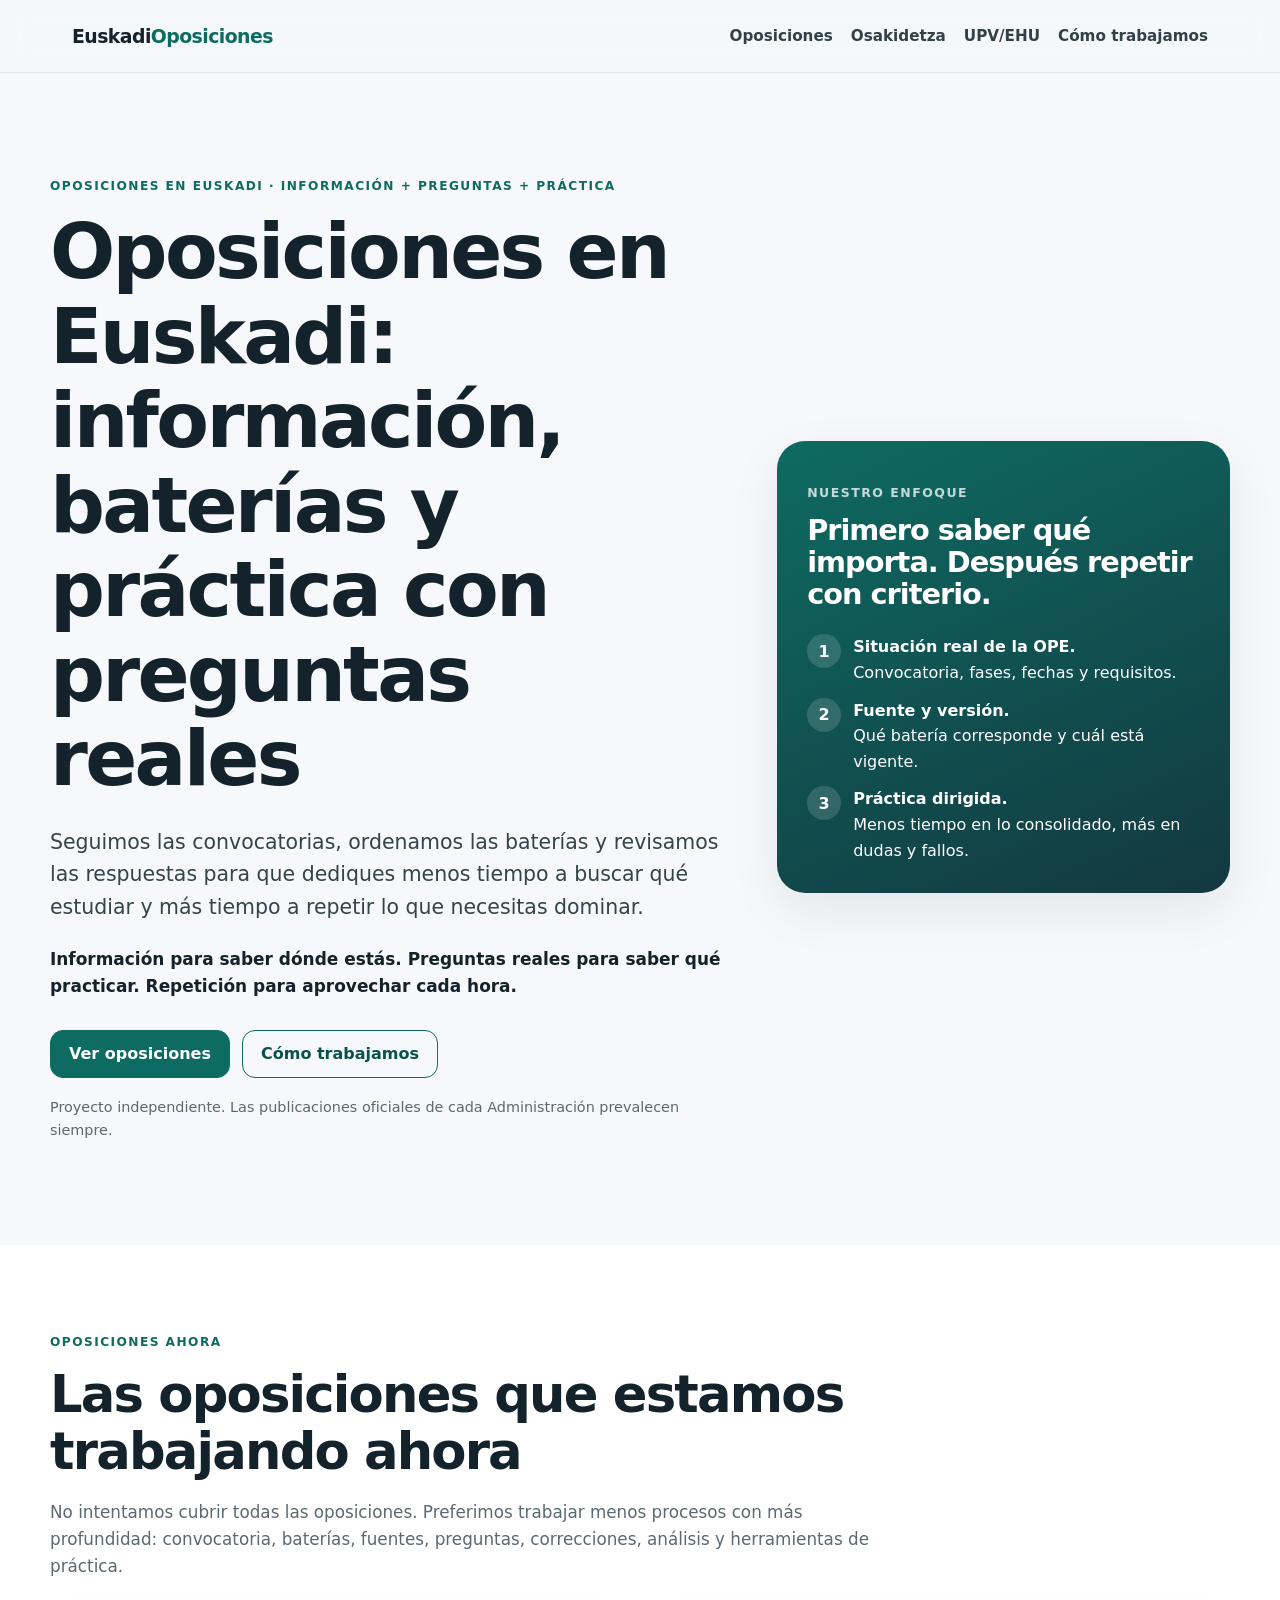
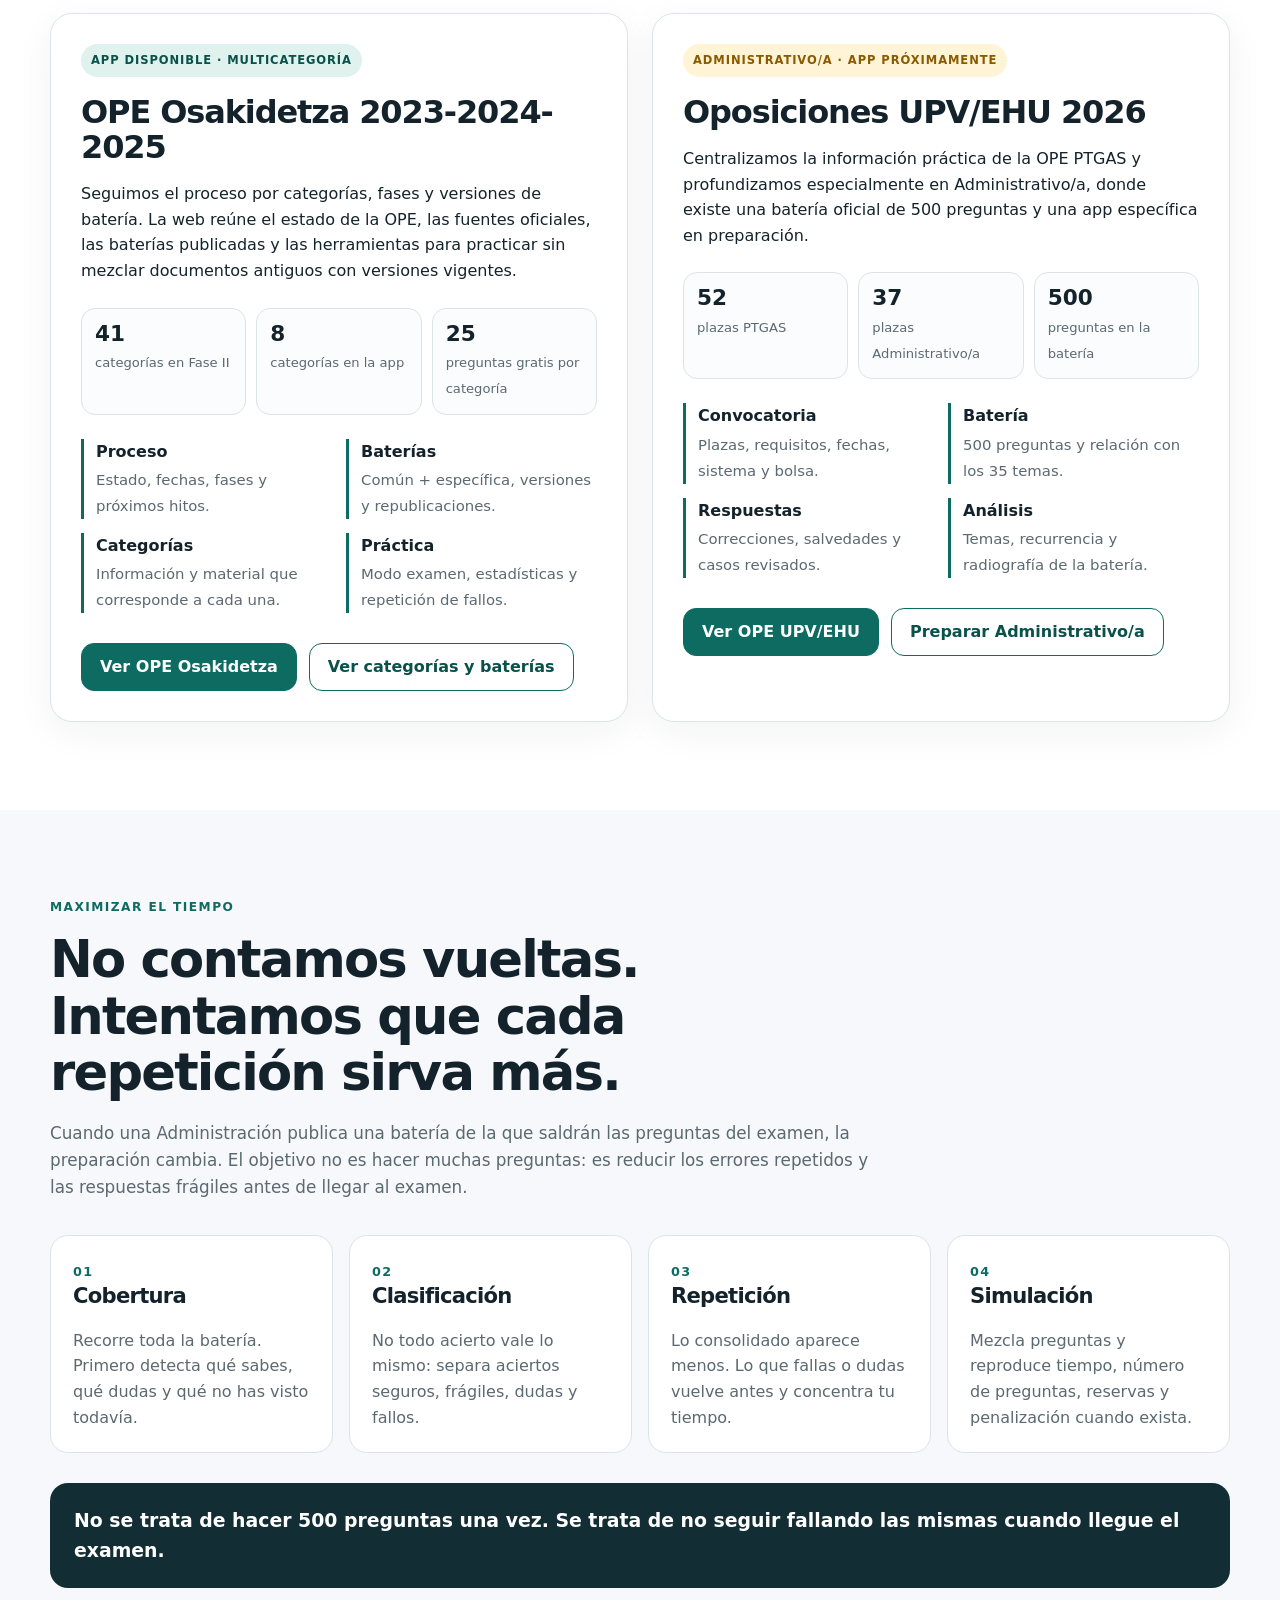
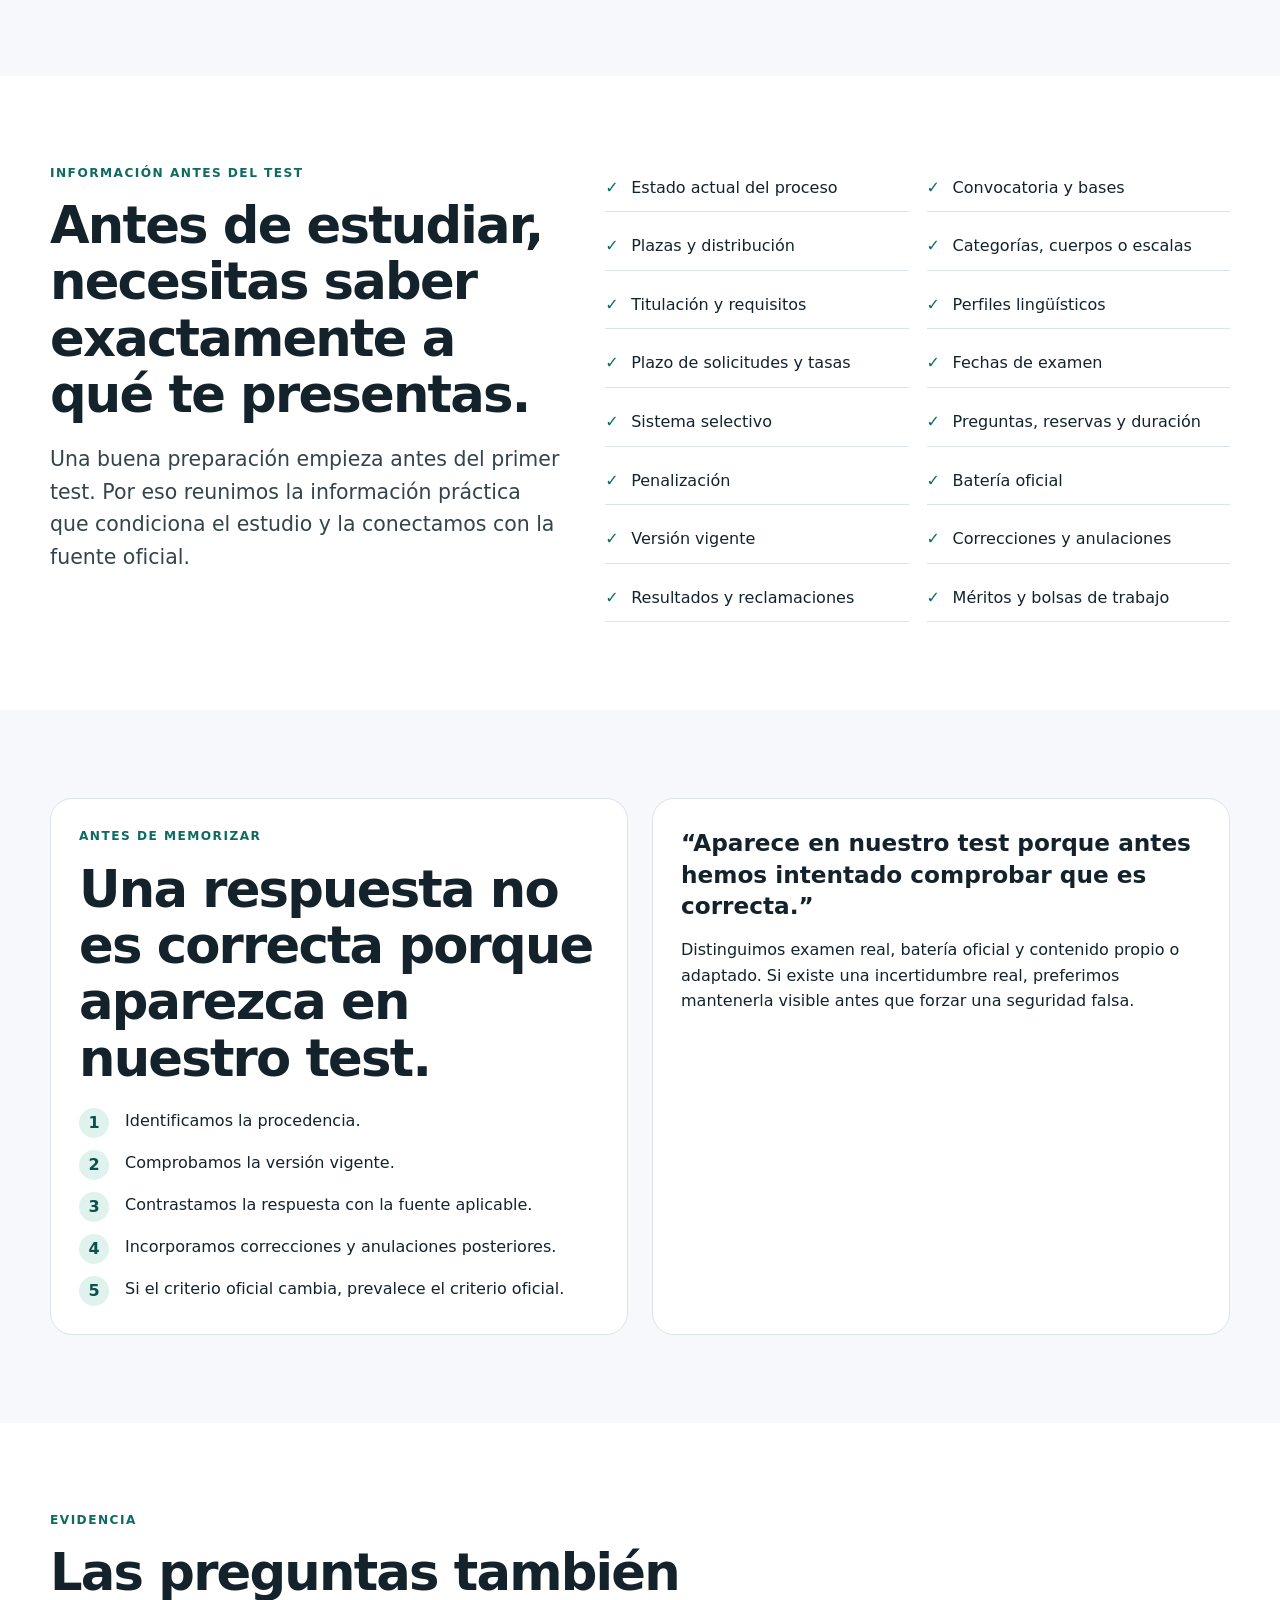
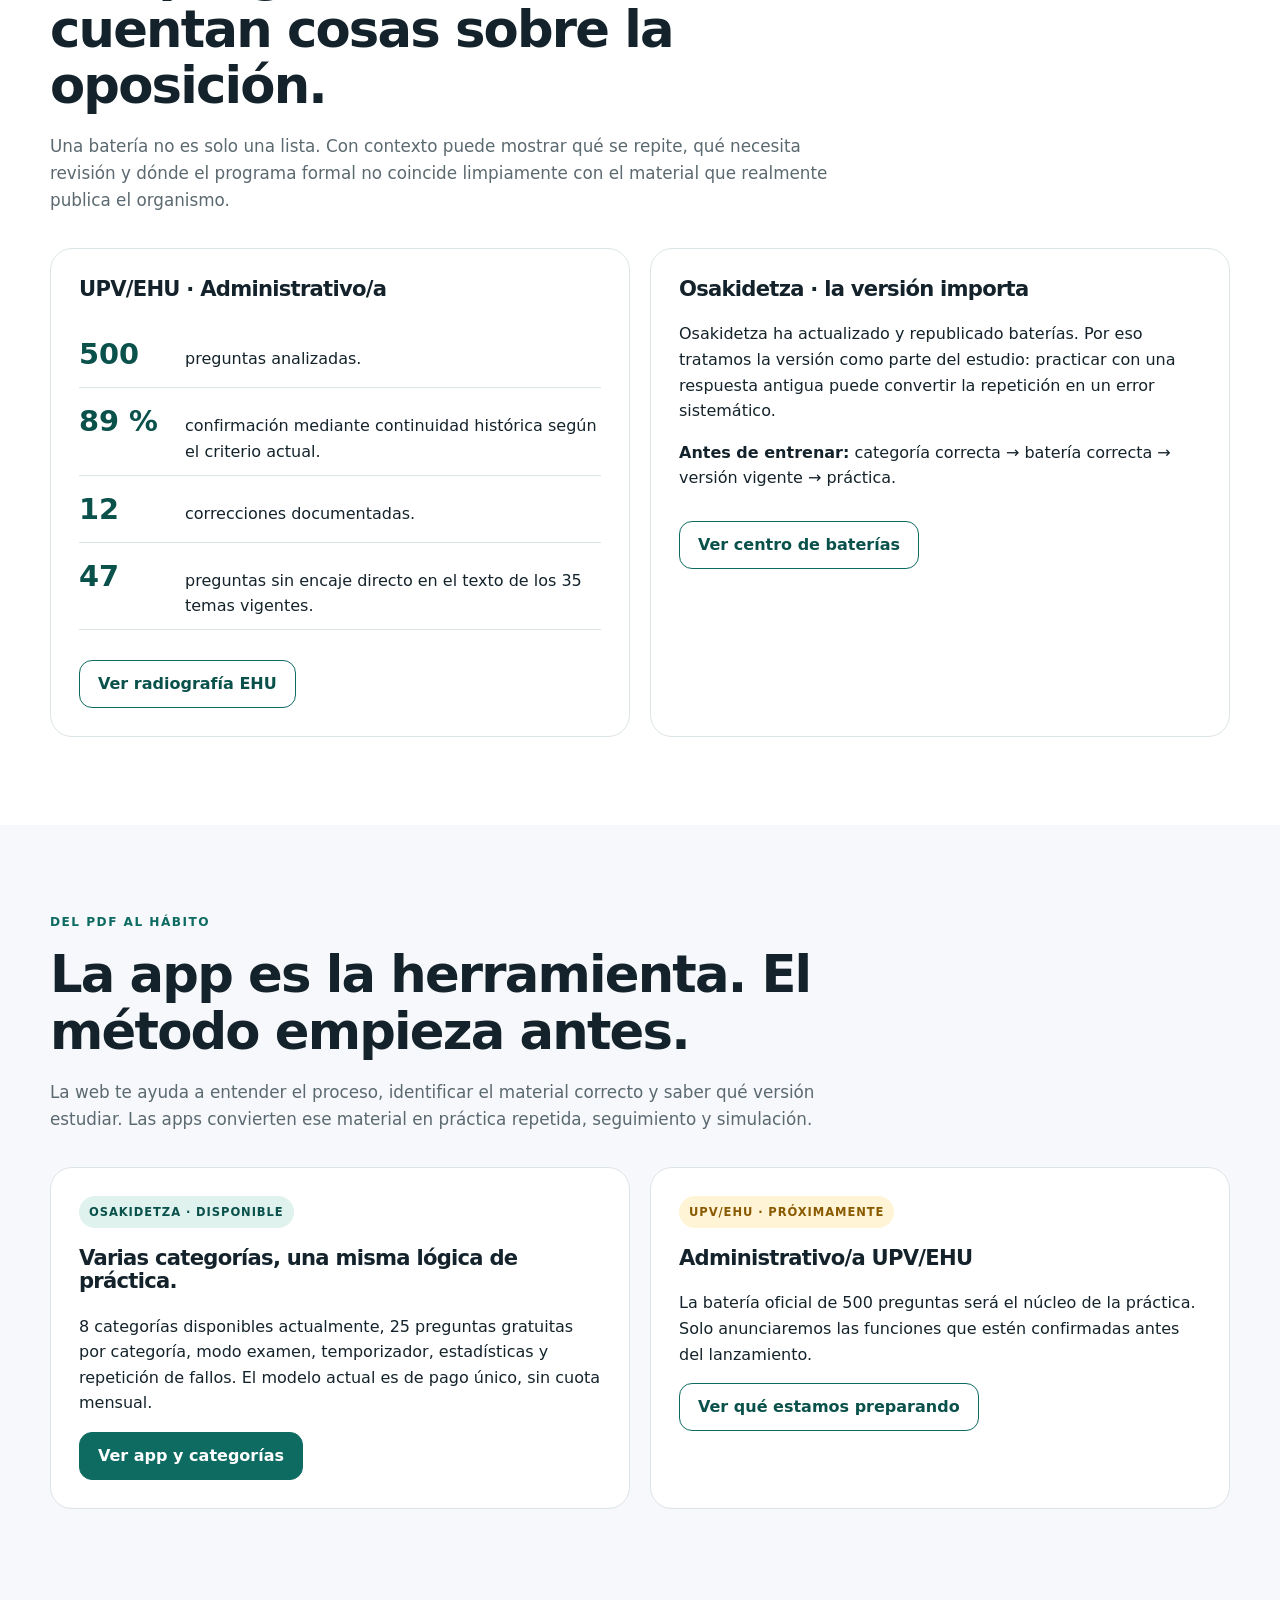
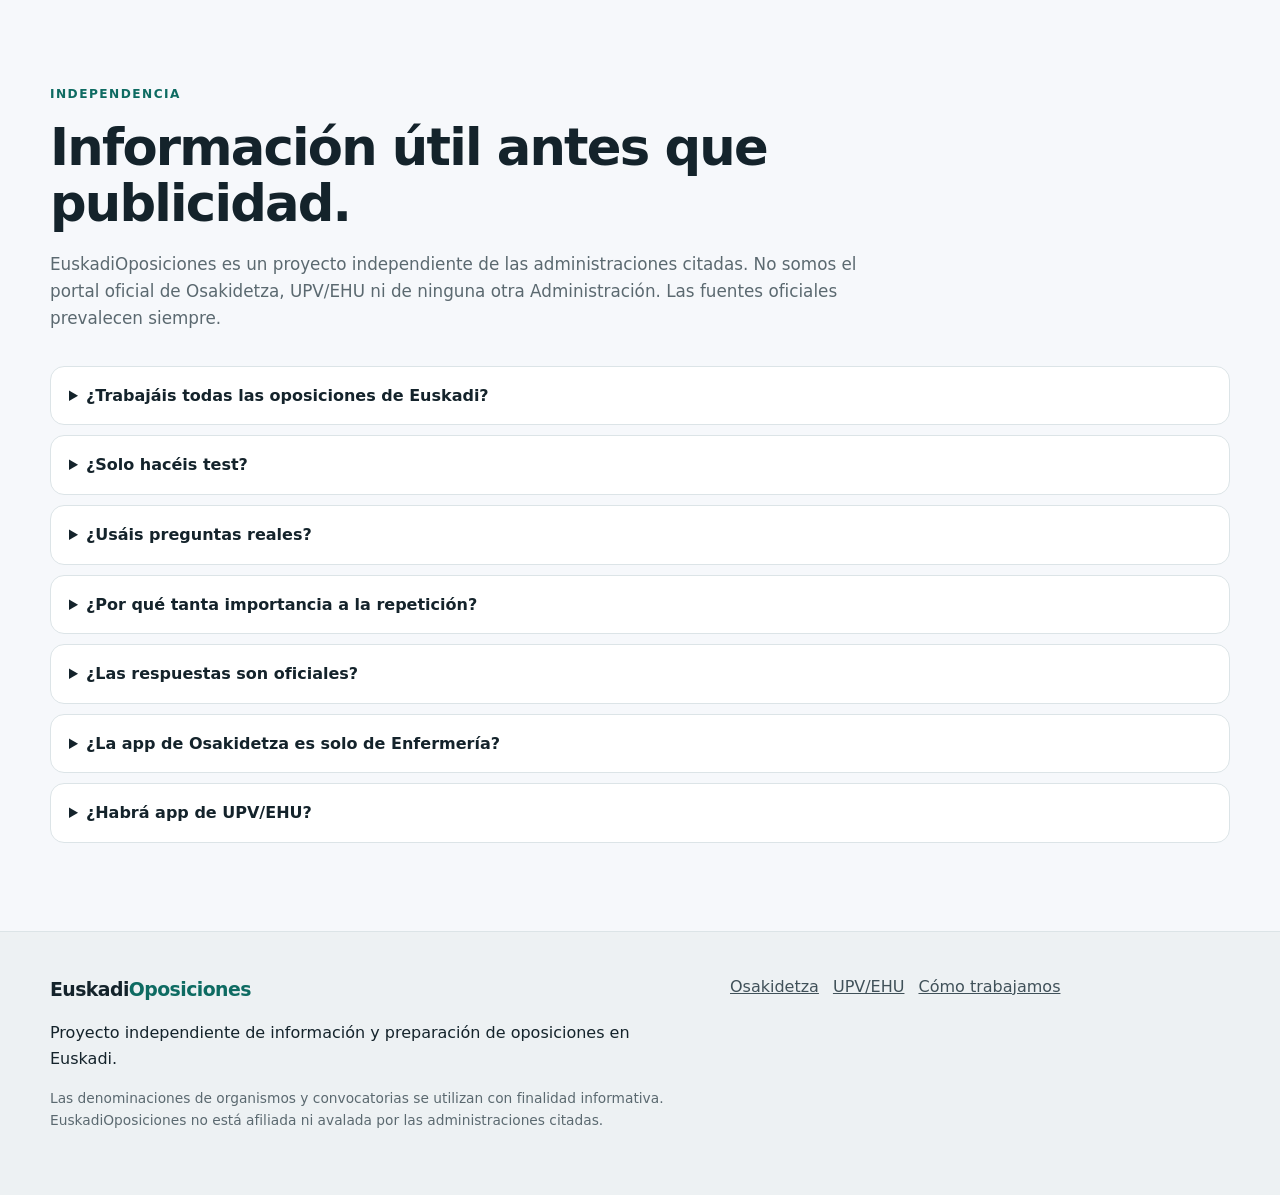
==== index.html @ 5f7db544 "Add files via upload" ====
<!doctype html>
<html lang="es">
<head>
  <meta charset="utf-8">
  <meta name="viewport" content="width=device-width, initial-scale=1">
  <title>EuskadiOposiciones | Oposiciones en Euskadi, baterías y preguntas reales</title>
  <meta name="description" content="Información actualizada de oposiciones en Euskadi, baterías oficiales, preguntas reales, respuestas revisadas y herramientas de práctica. Osakidetza y UPV/EHU.">
  <link rel="canonical" href="https://euskadioposiciones.com/">
  <meta property="og:type" content="website">
  <meta property="og:site_name" content="EuskadiOposiciones">
  <meta property="og:title" content="EuskadiOposiciones | Oposiciones en Euskadi, baterías y preguntas reales">
  <meta property="og:description" content="Información actualizada de oposiciones en Euskadi, baterías oficiales, preguntas reales, respuestas revisadas y herramientas de práctica.">
  <meta property="og:url" content="https://euskadioposiciones.com/">
  <meta name="twitter:card" content="summary">
  <meta name="theme-color" content="#0e6b62">
  <link rel="icon" href="/favicon.svg" type="image/svg+xml">
  <link rel="manifest" href="/manifest.webmanifest">
  <link rel="stylesheet" href="/assets/styles.css">
  <script type="application/ld+json">
  {
    "@context": "https://schema.org",
    "@type": "WebSite",
    "name": "EuskadiOposiciones",
    "url": "https://euskadioposiciones.com/",
    "description": "Información, baterías, preguntas reales y práctica para oposiciones en Euskadi.",
    "inLanguage": "es",
    "about": [
      {"@type": "Thing", "name": "Osakidetza"},
      {"@type": "Thing", "name": "UPV/EHU"}
    ]
  }
  </script>
</head>
<body>
  <a class="skip-link" href="#contenido">Saltar al contenido</a>
  <header class="site-header">
    <div class="header-inner">
      <a class="brand" href="/" aria-label="EuskadiOposiciones, inicio">Euskadi<span class="brand-dot">Oposiciones</span></a>
      <button class="nav-toggle" type="button" aria-controls="nav-main" aria-expanded="false">Menú</button>
      <nav class="nav-main" id="nav-main" aria-label="Navegación principal">
        <a href="#oposiciones">Oposiciones</a>
        <a href="/opeosakidetza/">Osakidetza</a>
        <a href="/upvehuoposicionesbateria/">UPV/EHU</a>
        <a href="#metodo">Cómo trabajamos</a>
      </nav>
    </div>
  </header>

  <main id="contenido">
    <section class="hero" id="inicio">
      <div class="hero-grid">
        <div>
          <p class="eyebrow">Oposiciones en Euskadi · información + preguntas + práctica</p>
          <h1>Oposiciones en Euskadi: información, baterías y práctica con preguntas reales</h1>
          <p class="lead">Seguimos las convocatorias, ordenamos las baterías y revisamos las respuestas para que dediques menos tiempo a buscar qué estudiar y más tiempo a repetir lo que necesitas dominar.</p>
          <p class="hero-line">Información para saber dónde estás. Preguntas reales para saber qué practicar. Repetición para aprovechar cada hora.</p>
          <div class="actions">
            <a class="btn btn--primary" href="#oposiciones">Ver oposiciones</a>
            <a class="btn btn--ghost" href="#metodo">Cómo trabajamos</a>
          </div>
          <p class="microcopy">Proyecto independiente. Las publicaciones oficiales de cada Administración prevalecen siempre.</p>
        </div>
        <aside class="hero-panel" aria-label="Así enfocamos una oposición">
          <p class="mini-label">Nuestro enfoque</p>
          <h2>Primero saber qué importa. Después repetir con criterio.</h2>
          <ul class="signal-list">
            <li><span class="signal-num">1</span><span><strong>Situación real de la OPE.</strong><br>Convocatoria, fases, fechas y requisitos.</span></li>
            <li><span class="signal-num">2</span><span><strong>Fuente y versión.</strong><br>Qué batería corresponde y cuál está vigente.</span></li>
            <li><span class="signal-num">3</span><span><strong>Práctica dirigida.</strong><br>Menos tiempo en lo consolidado, más en dudas y fallos.</span></li>
          </ul>
        </aside>
      </div>
    </section>

    <section class="section section--surface" id="oposiciones">
      <div class="container">
        <div class="section-intro">
          <p class="eyebrow">Oposiciones ahora</p>
          <h2>Las oposiciones que estamos trabajando ahora</h2>
          <p>No intentamos cubrir todas las oposiciones. Preferimos trabajar menos procesos con más profundidad: convocatoria, baterías, fuentes, preguntas, correcciones, análisis y herramientas de práctica.</p>
        </div>
        <div class="ope-grid">
          <article class="ope-card" data-ope-card data-ope="osakidetza">
            <span class="status-badge">App disponible · multicategoría</span>
            <h3>OPE Osakidetza 2023-2024-2025</h3>
            <p>Seguimos el proceso por categorías, fases y versiones de batería. La web reúne el estado de la OPE, las fuentes oficiales, las baterías publicadas y las herramientas para practicar sin mezclar documentos antiguos con versiones vigentes.</p>
            <div class="stat-row" aria-label="Datos destacados Osakidetza">
              <div class="stat"><strong>41</strong><span>categorías en Fase II</span></div>
              <div class="stat"><strong>8</strong><span>categorías en la app</span></div>
              <div class="stat"><strong>25</strong><span>preguntas gratis por categoría</span></div>
            </div>
            <div class="feature-grid">
              <div class="feature"><strong>Proceso</strong><span>Estado, fechas, fases y próximos hitos.</span></div>
              <div class="feature"><strong>Baterías</strong><span>Común + específica, versiones y republicaciones.</span></div>
              <div class="feature"><strong>Categorías</strong><span>Información y material que corresponde a cada una.</span></div>
              <div class="feature"><strong>Práctica</strong><span>Modo examen, estadísticas y repetición de fallos.</span></div>
            </div>
            <div class="actions">
              <a class="btn btn--primary" href="/opeosakidetza/">Ver OPE Osakidetza</a>
              <a class="btn btn--ghost" href="/opeosakidetza/baterias-oficiales/">Ver categorías y baterías</a>
            </div>
          </article>

          <article class="ope-card" data-ope-card data-ope="ehu">
            <span class="status-badge status-badge--soon">Administrativo/a · app próximamente</span>
            <h3>Oposiciones UPV/EHU 2026</h3>
            <p>Centralizamos la información práctica de la OPE PTGAS y profundizamos especialmente en Administrativo/a, donde existe una batería oficial de 500 preguntas y una app específica en preparación.</p>
            <div class="stat-row" aria-label="Datos destacados UPV/EHU">
              <div class="stat"><strong>52</strong><span>plazas PTGAS</span></div>
              <div class="stat"><strong>37</strong><span>plazas Administrativo/a</span></div>
              <div class="stat"><strong>500</strong><span>preguntas en la batería</span></div>
            </div>
            <div class="feature-grid">
              <div class="feature"><strong>Convocatoria</strong><span>Plazas, requisitos, fechas, sistema y bolsa.</span></div>
              <div class="feature"><strong>Batería</strong><span>500 preguntas y relación con los 35 temas.</span></div>
              <div class="feature"><strong>Respuestas</strong><span>Correcciones, salvedades y casos revisados.</span></div>
              <div class="feature"><strong>Análisis</strong><span>Temas, recurrencia y radiografía de la batería.</span></div>
            </div>
            <div class="actions">
              <a class="btn btn--primary" href="/upvehuoposicionesbateria/">Ver OPE UPV/EHU</a>
              <a class="btn btn--ghost" href="/upvehuoposicionesbateria/administrativo/">Preparar Administrativo/a</a>
            </div>
          </article>
        </div>
      </div>
    </section>

    <section class="section" id="metodo">
      <div class="container">
        <div class="section-intro">
          <p class="eyebrow">Maximizar el tiempo</p>
          <h2>No contamos vueltas. Intentamos que cada repetición sirva más.</h2>
          <p>Cuando una Administración publica una batería de la que saldrán las preguntas del examen, la preparación cambia. El objetivo no es hacer muchas preguntas: es reducir los errores repetidos y las respuestas frágiles antes de llegar al examen.</p>
        </div>
        <div class="method-grid">
          <article class="method-step" data-method-step><span class="step-num">01</span><h3>Cobertura</h3><p>Recorre toda la batería. Primero detecta qué sabes, qué dudas y qué no has visto todavía.</p></article>
          <article class="method-step" data-method-step><span class="step-num">02</span><h3>Clasificación</h3><p>No todo acierto vale lo mismo: separa aciertos seguros, frágiles, dudas y fallos.</p></article>
          <article class="method-step" data-method-step><span class="step-num">03</span><h3>Repetición</h3><p>Lo consolidado aparece menos. Lo que fallas o dudas vuelve antes y concentra tu tiempo.</p></article>
          <article class="method-step" data-method-step><span class="step-num">04</span><h3>Simulación</h3><p>Mezcla preguntas y reproduce tiempo, número de preguntas, reservas y penalización cuando exista.</p></article>
        </div>
        <div class="callout">No se trata de hacer 500 preguntas una vez. Se trata de no seguir fallando las mismas cuando llegue el examen.</div>
      </div>
    </section>

    <section class="section section--surface" id="informacion">
      <div class="container info-layout">
        <div>
          <p class="eyebrow">Información antes del test</p>
          <h2>Antes de estudiar, necesitas saber exactamente a qué te presentas.</h2>
          <p class="lead">Una buena preparación empieza antes del primer test. Por eso reunimos la información práctica que condiciona el estudio y la conectamos con la fuente oficial.</p>
        </div>
        <ul class="info-list" aria-label="Información que cubrimos en cada oposición">
          <li>Estado actual del proceso</li><li>Convocatoria y bases</li><li>Plazas y distribución</li><li>Categorías, cuerpos o escalas</li><li>Titulación y requisitos</li><li>Perfiles lingüísticos</li><li>Plazo de solicitudes y tasas</li><li>Fechas de examen</li><li>Sistema selectivo</li><li>Preguntas, reservas y duración</li><li>Penalización</li><li>Batería oficial</li><li>Versión vigente</li><li>Correcciones y anulaciones</li><li>Resultados y reclamaciones</li><li>Méritos y bolsas de trabajo</li>
        </ul>
      </div>
    </section>

    <section class="section" id="fiabilidad">
      <div class="container trust-grid">
        <article class="trust-card">
          <p class="eyebrow">Antes de memorizar</p>
          <h2>Una respuesta no es correcta porque aparezca en nuestro test.</h2>
          <ol class="numbered">
            <li>Identificamos la procedencia.</li>
            <li>Comprobamos la versión vigente.</li>
            <li>Contrastamos la respuesta con la fuente aplicable.</li>
            <li>Incorporamos correcciones y anulaciones posteriores.</li>
            <li>Si el criterio oficial cambia, prevalece el criterio oficial.</li>
          </ol>
        </article>
        <aside class="trust-card">
          <p class="quote">“Aparece en nuestro test porque antes hemos intentado comprobar que es correcta.”</p>
          <p>Distinguimos examen real, batería oficial y contenido propio o adaptado. Si existe una incertidumbre real, preferimos mantenerla visible antes que forzar una seguridad falsa.</p>
        </aside>
      </div>
    </section>

    <section class="section section--surface" id="analisis">
      <div class="container">
        <div class="section-intro">
          <p class="eyebrow">Evidencia</p>
          <h2>Las preguntas también cuentan cosas sobre la oposición.</h2>
          <p>Una batería no es solo una lista. Con contexto puede mostrar qué se repite, qué necesita revisión y dónde el programa formal no coincide limpiamente con el material que realmente publica el organismo.</p>
        </div>
        <div class="analysis-grid">
          <article class="analysis-card">
            <h3>UPV/EHU · Administrativo/a</h3>
            <div class="metric-line"><strong>500</strong><span>preguntas analizadas.</span></div>
            <div class="metric-line"><strong>89 %</strong><span>confirmación mediante continuidad histórica según el criterio actual.</span></div>
            <div class="metric-line"><strong>12</strong><span>correcciones documentadas.</span></div>
            <div class="metric-line"><strong>47</strong><span>preguntas sin encaje directo en el texto de los 35 temas vigentes.</span></div>
            <div class="actions"><a class="btn btn--ghost" href="/upvehuoposicionesbateria/administrativo/radiografia-500-preguntas/">Ver radiografía EHU</a></div>
          </article>
          <article class="analysis-card">
            <h3>Osakidetza · la versión importa</h3>
            <p>Osakidetza ha actualizado y republicado baterías. Por eso tratamos la versión como parte del estudio: practicar con una respuesta antigua puede convertir la repetición en un error sistemático.</p>
            <p><strong>Antes de entrenar:</strong> categoría correcta → batería correcta → versión vigente → práctica.</p>
            <div class="actions"><a class="btn btn--ghost" href="/opeosakidetza/baterias-oficiales/">Ver centro de baterías</a></div>
          </article>
        </div>
      </div>
    </section>

    <section class="section" id="apps">
      <div class="container">
        <div class="section-intro">
          <p class="eyebrow">Del PDF al hábito</p>
          <h2>La app es la herramienta. El método empieza antes.</h2>
          <p>La web te ayuda a entender el proceso, identificar el material correcto y saber qué versión estudiar. Las apps convierten ese material en práctica repetida, seguimiento y simulación.</p>
        </div>
        <div class="app-grid">
          <article class="app-card">
            <span class="status-badge">Osakidetza · disponible</span>
            <h3>Varias categorías, una misma lógica de práctica.</h3>
            <p>8 categorías disponibles actualmente, 25 preguntas gratuitas por categoría, modo examen, temporizador, estadísticas y repetición de fallos. El modelo actual es de pago único, sin cuota mensual.</p>
            <a class="btn btn--primary" href="/opeosakidetza/">Ver app y categorías</a>
          </article>
          <article class="app-card">
            <span class="status-badge status-badge--soon">UPV/EHU · próximamente</span>
            <h3>Administrativo/a UPV/EHU</h3>
            <p>La batería oficial de 500 preguntas será el núcleo de la práctica. Solo anunciaremos las funciones que estén confirmadas antes del lanzamiento.</p>
            <a class="btn btn--ghost" href="/upvehuoposicionesbateria/administrativo/">Ver qué estamos preparando</a>
          </article>
        </div>
      </div>
    </section>


    <section class="section" id="independencia">
      <div class="container">
        <div class="section-intro">
          <p class="eyebrow">Independencia</p>
          <h2>Información útil antes que publicidad.</h2>
          <p>EuskadiOposiciones es un proyecto independiente de las administraciones citadas. No somos el portal oficial de Osakidetza, UPV/EHU ni de ninguna otra Administración. Las fuentes oficiales prevalecen siempre.</p>
        </div>
        <div class="faq" aria-label="Preguntas frecuentes">
          <details><summary>¿Trabajáis todas las oposiciones de Euskadi?</summary><p>No. Preferimos incorporar procesos cuando podemos aportar profundidad. Ahora mismo nos centramos en Osakidetza y UPV/EHU.</p></details>
          <details><summary>¿Solo hacéis test?</summary><p>No. La práctica es una parte del sistema. Antes reunimos información de la convocatoria, localizamos la fuente correcta, controlamos versiones y revisamos respuestas cuando es necesario.</p></details>
          <details><summary>¿Usáis preguntas reales?</summary><p>Cuando existe una fuente adecuada, trabajamos con preguntas de exámenes reales o baterías oficiales y conservamos su procedencia. Las diferenciamos del contenido propio o adaptado.</p></details>
          <details><summary>¿Por qué tanta importancia a la repetición?</summary><p>Porque en una batería cerrada el tiempo se aprovecha mejor cuando reduces la frecuencia de lo que ya dominas y repites antes lo que sigues fallando o dudando.</p></details>
          <details><summary>¿Las respuestas son oficiales?</summary><p>Solo se presentan como oficiales cuando existe una publicación oficial que lo permita. Una respuesta de estudio contrastada no debe confundirse con una plantilla oficial.</p></details>
          <details><summary>¿La app de Osakidetza es solo de Enfermería?</summary><p>No. La app es multicategoría y actualmente la web muestra 8 categorías disponibles.</p></details>
          <details><summary>¿Habrá app de UPV/EHU?</summary><p>Está prevista inicialmente para Administrativo/a. Mientras no esté publicada figura como “próximamente”.</p></details>
        </div>
      </div>
    </section>
  </main>

  <footer class="site-footer">
    <div class="footer-inner">
      <div>
        <a class="brand" href="/">Euskadi<span class="brand-dot">Oposiciones</span></a>
        <p>Proyecto independiente de información y preparación de oposiciones en Euskadi.</p>
        <p class="disclaimer">Las denominaciones de organismos y convocatorias se utilizan con finalidad informativa. EuskadiOposiciones no está afiliada ni avalada por las administraciones citadas.</p>
      </div>
      <nav class="footer-links" aria-label="Enlaces de pie de página">
        <a href="/opeosakidetza/">Osakidetza</a>
        <a href="/upvehuoposicionesbateria/">UPV/EHU</a>
        <a href="#metodo">Cómo trabajamos</a>
      </nav>
    </div>
  </footer>
  <script src="/assets/site.js"></script>
</body>
</html>
---- assets/styles.css ----
:root {
  --bg: #f6f8fb;
  --surface: #ffffff;
  --surface-2: #eef4f3;
  --ink: #14232b;
  --muted: #5b6970;
  --line: #dce4e7;
  --brand: #0e6b62;
  --brand-strong: #0a514b;
  --accent: #dff2ed;
  --warning: #8a5a00;
  --warning-bg: #fff4d6;
  --shadow: 0 18px 50px rgba(18, 39, 48, 0.08);
  --radius: 22px;
  --max: 1180px;
}

* { box-sizing: border-box; }
html { scroll-behavior: smooth; }
body {
  margin: 0;
  font-family: Inter, ui-sans-serif, system-ui, -apple-system, BlinkMacSystemFont, "Segoe UI", sans-serif;
  color: var(--ink);
  background: var(--bg);
  line-height: 1.6;
}
a { color: inherit; }
img, svg { max-width: 100%; }
.skip-link {
  position: absolute;
  left: 12px;
  top: -60px;
  z-index: 999;
  padding: 10px 14px;
  border-radius: 10px;
  background: var(--ink);
  color: #fff;
}
.skip-link:focus { top: 12px; }

.site-header {
  position: sticky;
  top: 0;
  z-index: 50;
  backdrop-filter: blur(14px);
  background: rgba(246, 248, 251, 0.9);
  border-bottom: 1px solid rgba(220, 228, 231, 0.9);
}
.header-inner {
  max-width: var(--max);
  margin: 0 auto;
  min-height: 72px;
  padding: 0 22px;
  display: flex;
  align-items: center;
  justify-content: space-between;
  gap: 24px;
}
.brand {
  text-decoration: none;
  font-weight: 800;
  letter-spacing: -0.03em;
  font-size: 1.18rem;
}
.brand-dot { color: var(--brand); }
.nav-toggle {
  display: none;
  border: 1px solid var(--line);
  border-radius: 12px;
  background: var(--surface);
  padding: 9px 12px;
  font: inherit;
  cursor: pointer;
}
.nav-main { display: flex; align-items: center; gap: 18px; }
.nav-main a { text-decoration: none; font-size: 0.95rem; font-weight: 650; color: #314148; }
.nav-main a:hover { color: var(--brand); }

.section { padding: 88px 22px; }
.section--tight { padding-top: 56px; padding-bottom: 56px; }
.section--surface { background: var(--surface); }
.container { max-width: var(--max); margin: 0 auto; }
.eyebrow {
  margin: 0 0 14px;
  text-transform: uppercase;
  letter-spacing: 0.12em;
  font-weight: 800;
  font-size: 0.76rem;
  color: var(--brand);
}
.hero { padding: 104px 22px 88px; }
.hero-grid {
  max-width: var(--max);
  margin: 0 auto;
  display: grid;
  grid-template-columns: minmax(0, 1.2fr) minmax(320px, 0.8fr);
  gap: 48px;
  align-items: center;
}
h1, h2, h3 { line-height: 1.1; margin-top: 0; letter-spacing: -0.035em; }
h1 { font-size: clamp(2.6rem, 6vw, 5.3rem); max-width: 940px; margin-bottom: 24px; }
h2 { font-size: clamp(2rem, 4vw, 3.45rem); margin-bottom: 20px; }
h3 { font-size: 1.32rem; }
.lead { font-size: clamp(1.08rem, 1.6vw, 1.3rem); color: #34444b; max-width: 760px; }
.hero-line { margin-top: 22px; font-weight: 760; font-size: 1.06rem; max-width: 760px; }
.actions { display: flex; flex-wrap: wrap; gap: 12px; margin-top: 30px; }
.btn {
  display: inline-flex;
  align-items: center;
  justify-content: center;
  min-height: 48px;
  padding: 0 18px;
  border-radius: 13px;
  font-weight: 760;
  text-decoration: none;
  border: 1px solid var(--brand);
  transition: transform 0.15s ease, box-shadow 0.15s ease, background 0.15s ease;
}
.btn:hover { transform: translateY(-1px); box-shadow: 0 8px 24px rgba(14, 107, 98, 0.18); }
.btn--primary { background: var(--brand); color: #fff; }
.btn--ghost { background: transparent; color: var(--brand-strong); }

.hero-panel {
  background: linear-gradient(155deg, #0e6b62, #133840);
  color: white;
  border-radius: 28px;
  padding: 30px;
  box-shadow: var(--shadow);
}
.hero-panel .mini-label { opacity: 0.76; font-size: 0.78rem; text-transform: uppercase; letter-spacing: 0.12em; font-weight: 800; }
.hero-panel h2 { font-size: 1.8rem; margin: 10px 0 14px; }
.signal-list { list-style: none; margin: 24px 0 0; padding: 0; display: grid; gap: 12px; }
.signal-list li { display: grid; grid-template-columns: 34px 1fr; gap: 12px; align-items: start; }
.signal-num { width: 34px; height: 34px; border-radius: 50%; background: rgba(255,255,255,.14); display: grid; place-items: center; font-weight: 800; }
.microcopy { color: var(--muted); font-size: 0.9rem; margin-top: 18px; }

.section-intro { max-width: 820px; margin-bottom: 34px; }
.section-intro p:last-child { color: var(--muted); font-size: 1.05rem; }
.ope-grid { display: grid; grid-template-columns: repeat(2, minmax(0,1fr)); gap: 24px; }
.ope-card {
  background: var(--surface);
  border: 1px solid var(--line);
  border-radius: var(--radius);
  padding: 30px;
  box-shadow: 0 10px 38px rgba(20,35,43,.055);
}
.ope-card h3 { font-size: 2rem; margin-bottom: 12px; }
.status-badge {
  display: inline-flex;
  align-items: center;
  gap: 7px;
  font-weight: 800;
  font-size: .72rem;
  letter-spacing: .08em;
  text-transform: uppercase;
  border-radius: 999px;
  padding: 7px 10px;
  margin-bottom: 18px;
  background: var(--accent);
  color: var(--brand-strong);
}
.status-badge--soon { background: var(--warning-bg); color: var(--warning); }
.stat-row { display: grid; grid-template-columns: repeat(3, 1fr); gap: 10px; margin: 24px 0; }
.stat {
  border: 1px solid var(--line);
  border-radius: 14px;
  padding: 13px;
  min-height: 82px;
  background: #fbfcfd;
}
.stat strong { display: block; font-size: 1.35rem; line-height: 1.1; margin-bottom: 4px; }
.stat span { color: var(--muted); font-size: 0.82rem; }
.feature-grid { display: grid; grid-template-columns: repeat(2, minmax(0, 1fr)); gap: 14px; margin: 24px 0; }
.feature { border-left: 3px solid var(--brand); padding-left: 12px; }
.feature strong { display: block; margin-bottom: 3px; }
.feature span { color: var(--muted); font-size: .93rem; }

.method-grid { display: grid; grid-template-columns: repeat(4, minmax(0,1fr)); gap: 16px; margin-top: 34px; }
.method-step { background: var(--surface); border: 1px solid var(--line); border-radius: 18px; padding: 22px; }
.step-num { color: var(--brand); font-size: .8rem; font-weight: 850; letter-spacing: .1em; }
.method-step p { color: var(--muted); margin-bottom: 0; }
.callout {
  margin-top: 30px;
  padding: 22px 24px;
  border-radius: 18px;
  background: #122d33;
  color: #fff;
  font-size: 1.18rem;
  font-weight: 760;
}

.info-layout { display: grid; grid-template-columns: 0.9fr 1.1fr; gap: 44px; align-items: start; }
.info-list { display: grid; grid-template-columns: repeat(2,minmax(0,1fr)); gap: 10px 18px; padding: 0; list-style: none; margin: 0; }
.info-list li { position: relative; padding: 11px 0 11px 26px; border-bottom: 1px solid var(--line); }
.info-list li::before { content: "✓"; position: absolute; left: 0; color: var(--brand); font-weight: 900; }

.trust-grid { display: grid; grid-template-columns: 1fr 1fr; gap: 24px; align-items: stretch; }
.trust-card, .analysis-card, .app-card {
  background: var(--surface);
  border: 1px solid var(--line);
  border-radius: var(--radius);
  padding: 28px;
}
.numbered { counter-reset: trust; list-style: none; padding: 0; margin: 22px 0 0; display: grid; gap: 12px; }
.numbered li { counter-increment: trust; display: grid; grid-template-columns: 34px 1fr; gap: 12px; }
.numbered li::before { content: counter(trust); width: 30px; height: 30px; display: grid; place-items: center; border-radius: 50%; background: var(--accent); color: var(--brand-strong); font-weight: 850; }
.quote { font-size: 1.45rem; line-height: 1.35; font-weight: 800; margin: 0; }

.analysis-grid, .app-grid { display: grid; grid-template-columns: repeat(2,minmax(0,1fr)); gap: 20px; }
.metric-line { display: grid; grid-template-columns: 90px 1fr; gap: 16px; align-items: baseline; padding: 10px 0; border-bottom: 1px solid var(--line); }
.metric-line strong { font-size: 1.8rem; color: var(--brand-strong); }


.faq { display: grid; gap: 10px; }
details { background: var(--surface); border: 1px solid var(--line); border-radius: 14px; padding: 16px 18px; }
summary { cursor: pointer; font-weight: 760; }
details p { color: var(--muted); }

.site-footer { padding: 42px 22px 50px; border-top: 1px solid var(--line); background: #edf1f3; }
.footer-inner { max-width: var(--max); margin: 0 auto; display: grid; grid-template-columns: 1.3fr 1fr; gap: 30px; }
.footer-links { display: flex; flex-wrap: wrap; gap: 14px; align-content: start; }
.footer-links a { color: #405159; }
.disclaimer { color: var(--muted); font-size: .86rem; margin-top: 16px; }

@media (max-width: 920px) {
  .hero-grid, .info-layout, .trust-grid { grid-template-columns: 1fr; }
  .method-grid { grid-template-columns: repeat(2, minmax(0,1fr)); }
  .hero-panel { max-width: 680px; }
  .nav-toggle { display: inline-flex; }
  .nav-main {
    position: absolute;
    top: 72px;
    left: 16px;
    right: 16px;
    display: none;
    flex-direction: column;
    align-items: stretch;
    gap: 0;
    border: 1px solid var(--line);
    border-radius: 16px;
    background: var(--surface);
    padding: 8px;
    box-shadow: var(--shadow);
  }
  .nav-main.is-open { display: flex; }
  .nav-main a { padding: 12px 10px; border-radius: 10px; }
}

@media (max-width: 720px) {
  .hero { padding-top: 72px; }
  .section { padding-top: 64px; padding-bottom: 64px; }
  .ope-grid, .analysis-grid, .app-grid, .method-grid, .footer-inner { grid-template-columns: 1fr; }
  .stat-row { grid-template-columns: 1fr 1fr; }
  .feature-grid, .info-list { grid-template-columns: 1fr; }
  .ope-card { padding: 22px; }
}

@media (prefers-reduced-motion: reduce) {
  html { scroll-behavior: auto; }
  * { transition: none !important; }
}
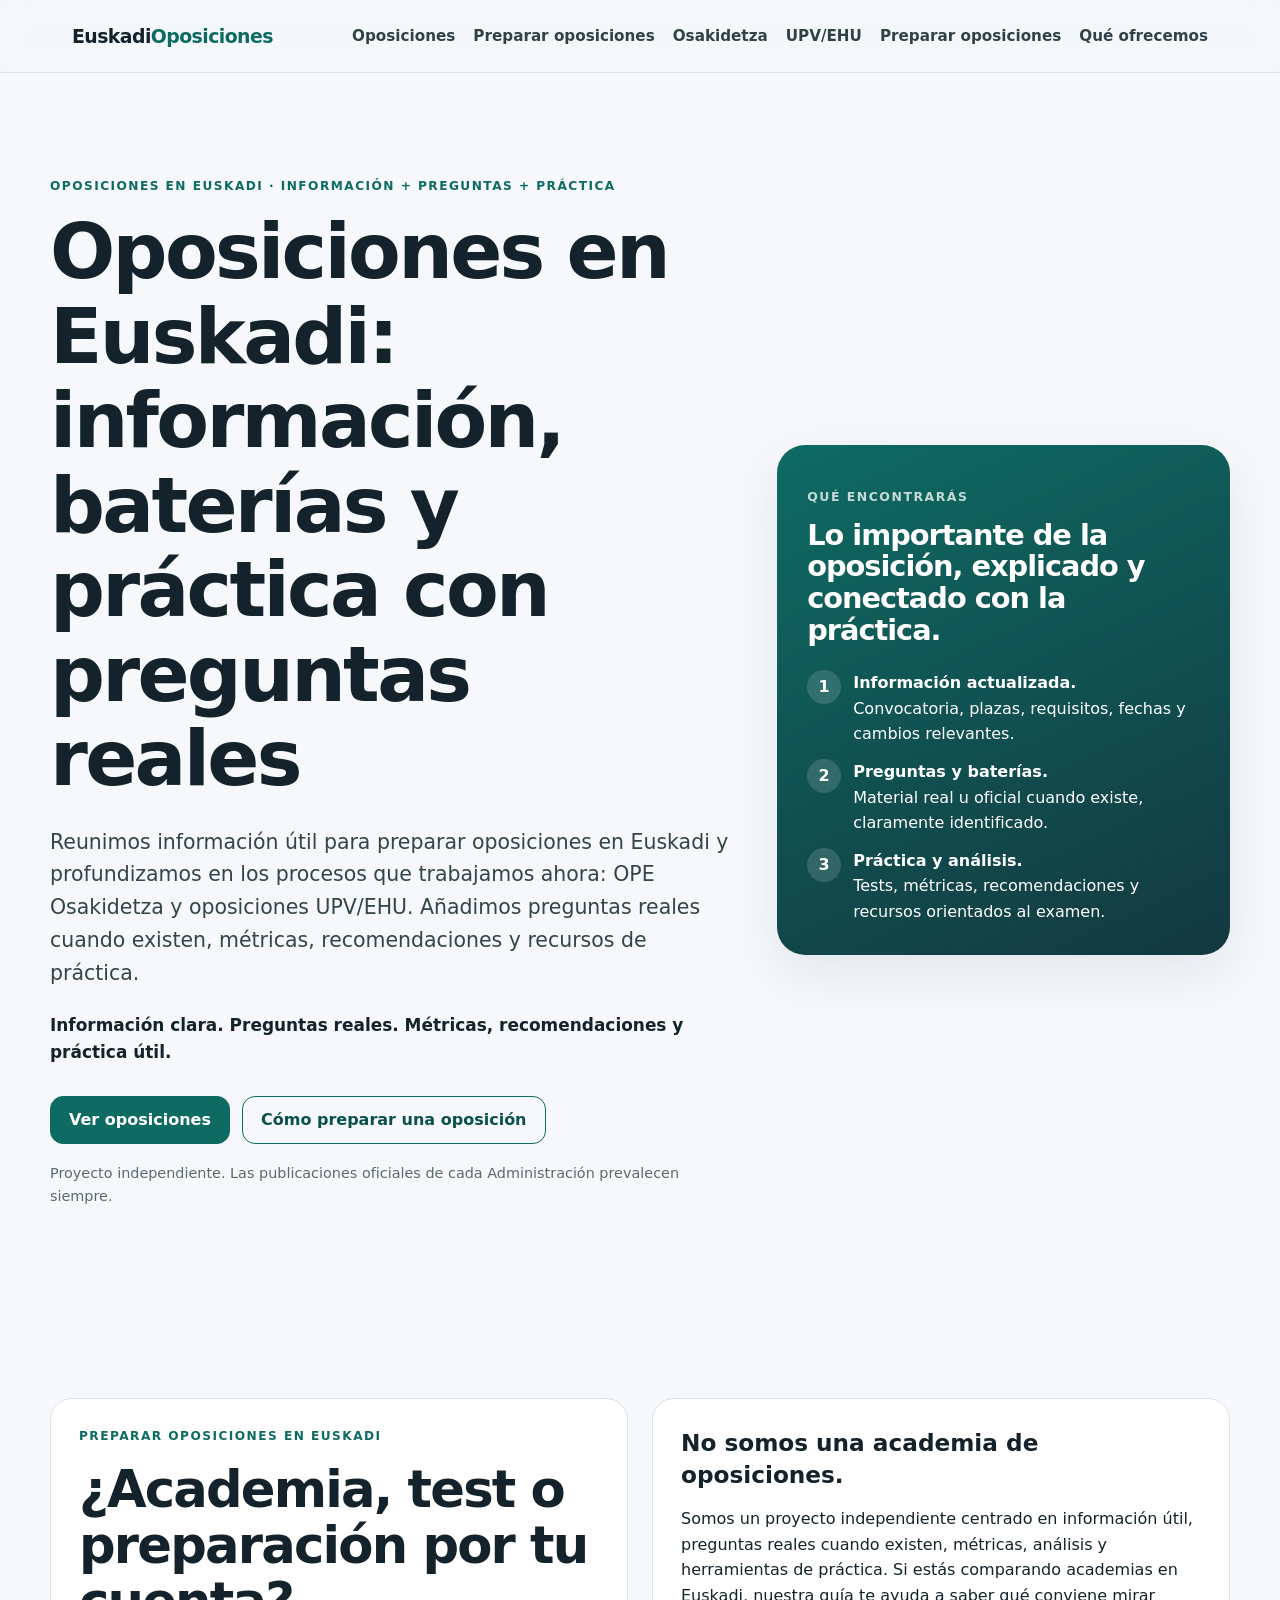
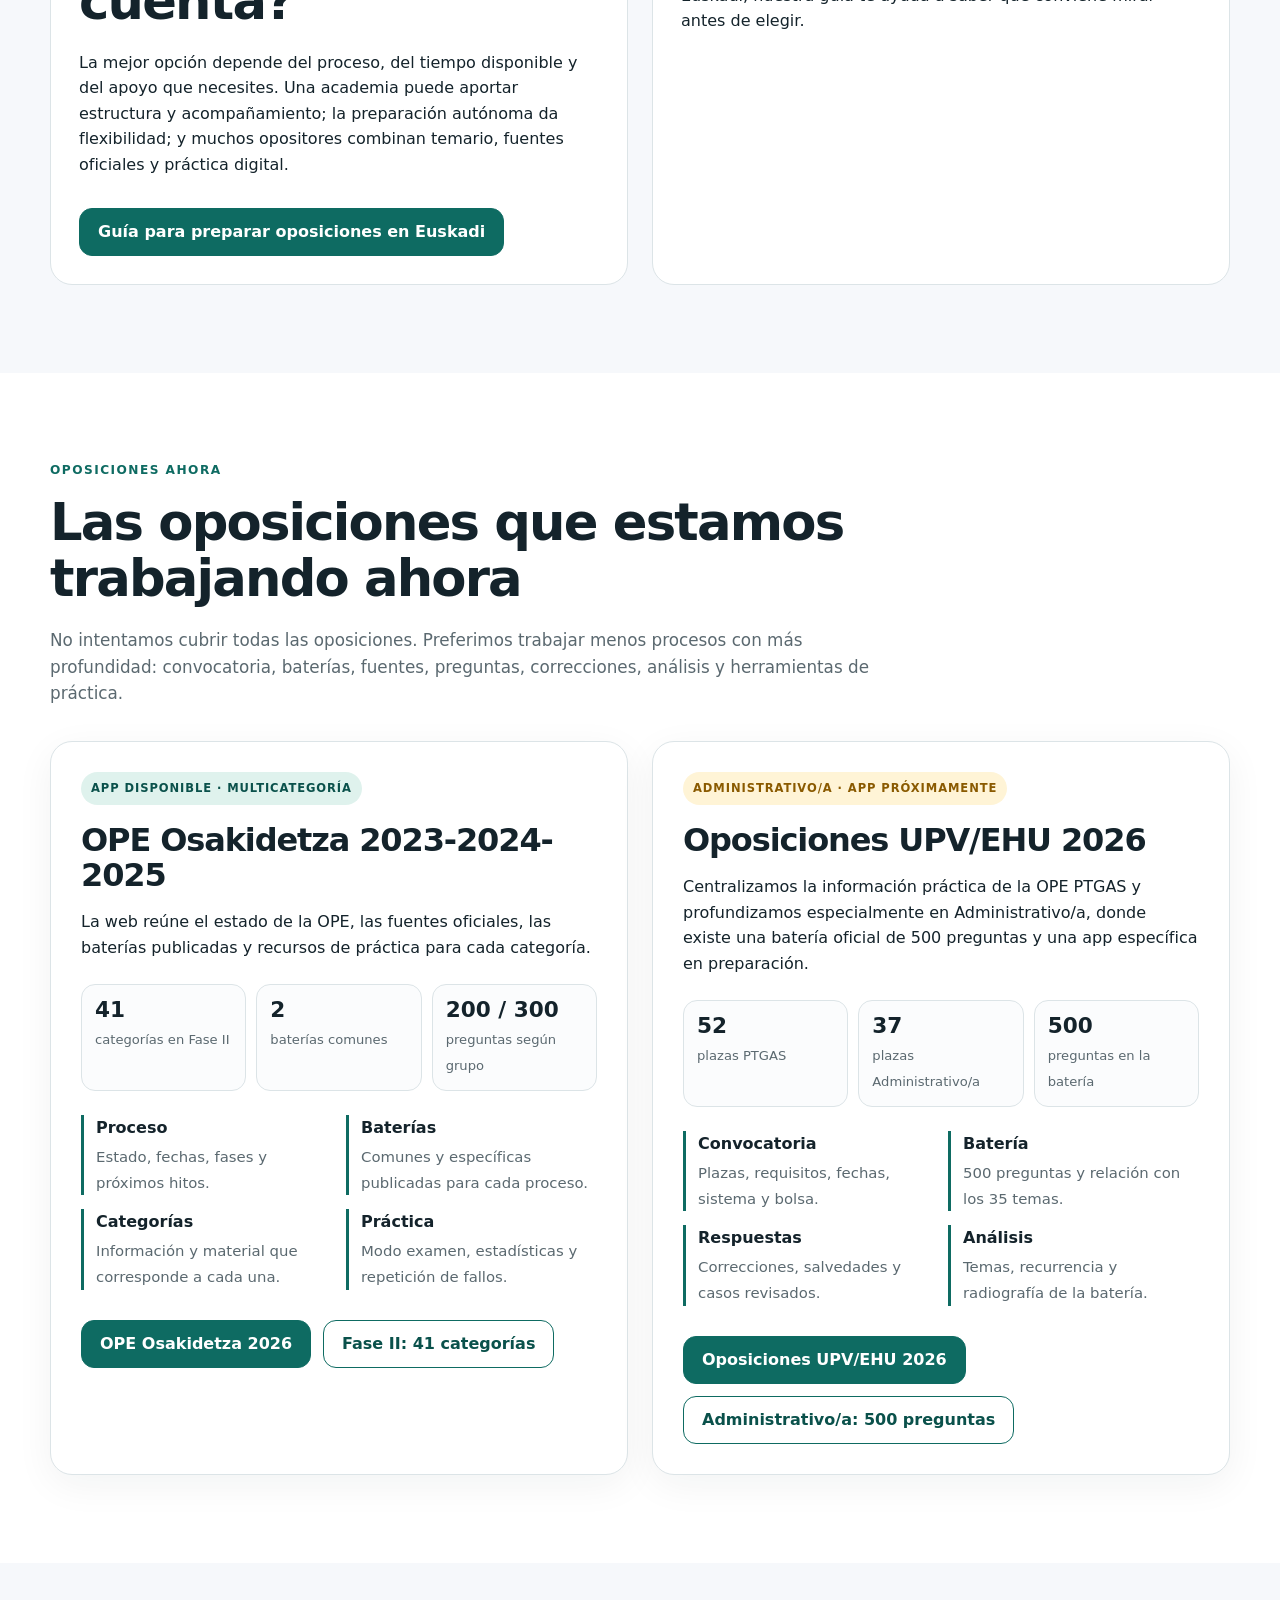
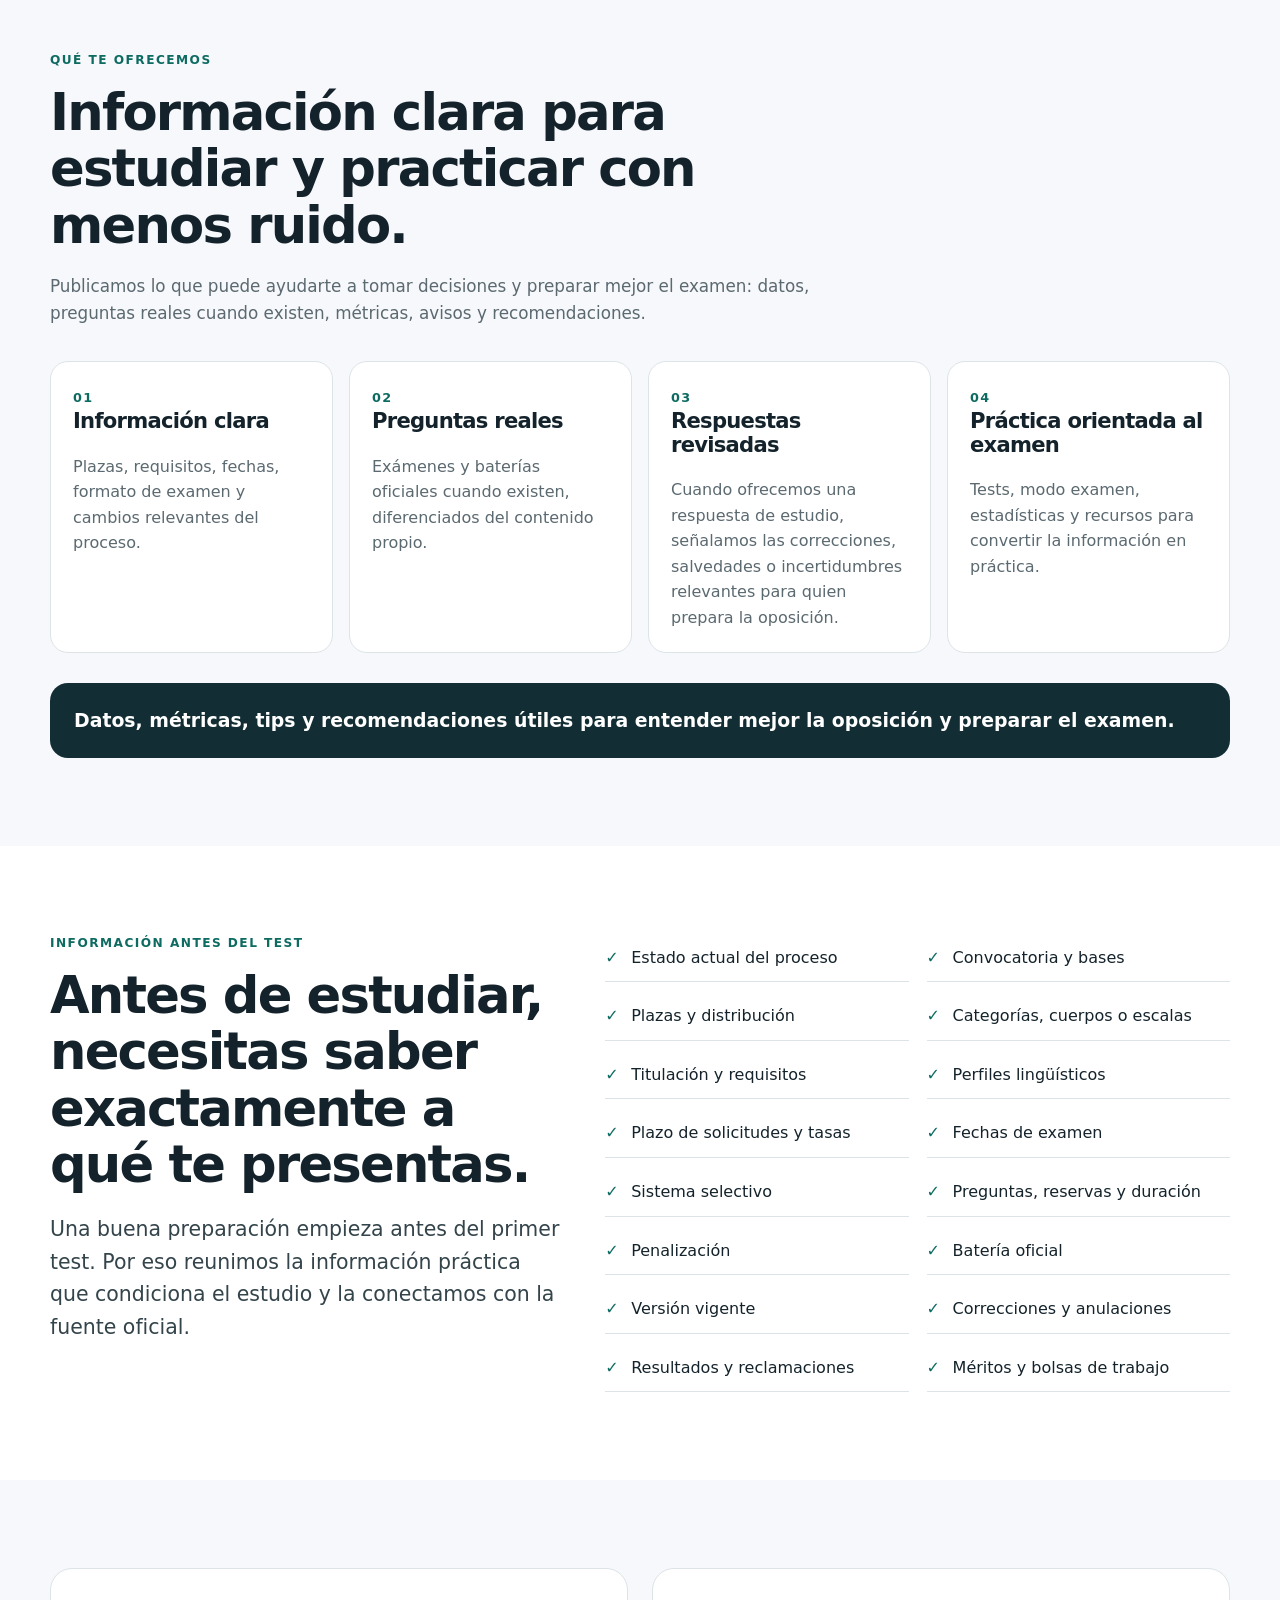
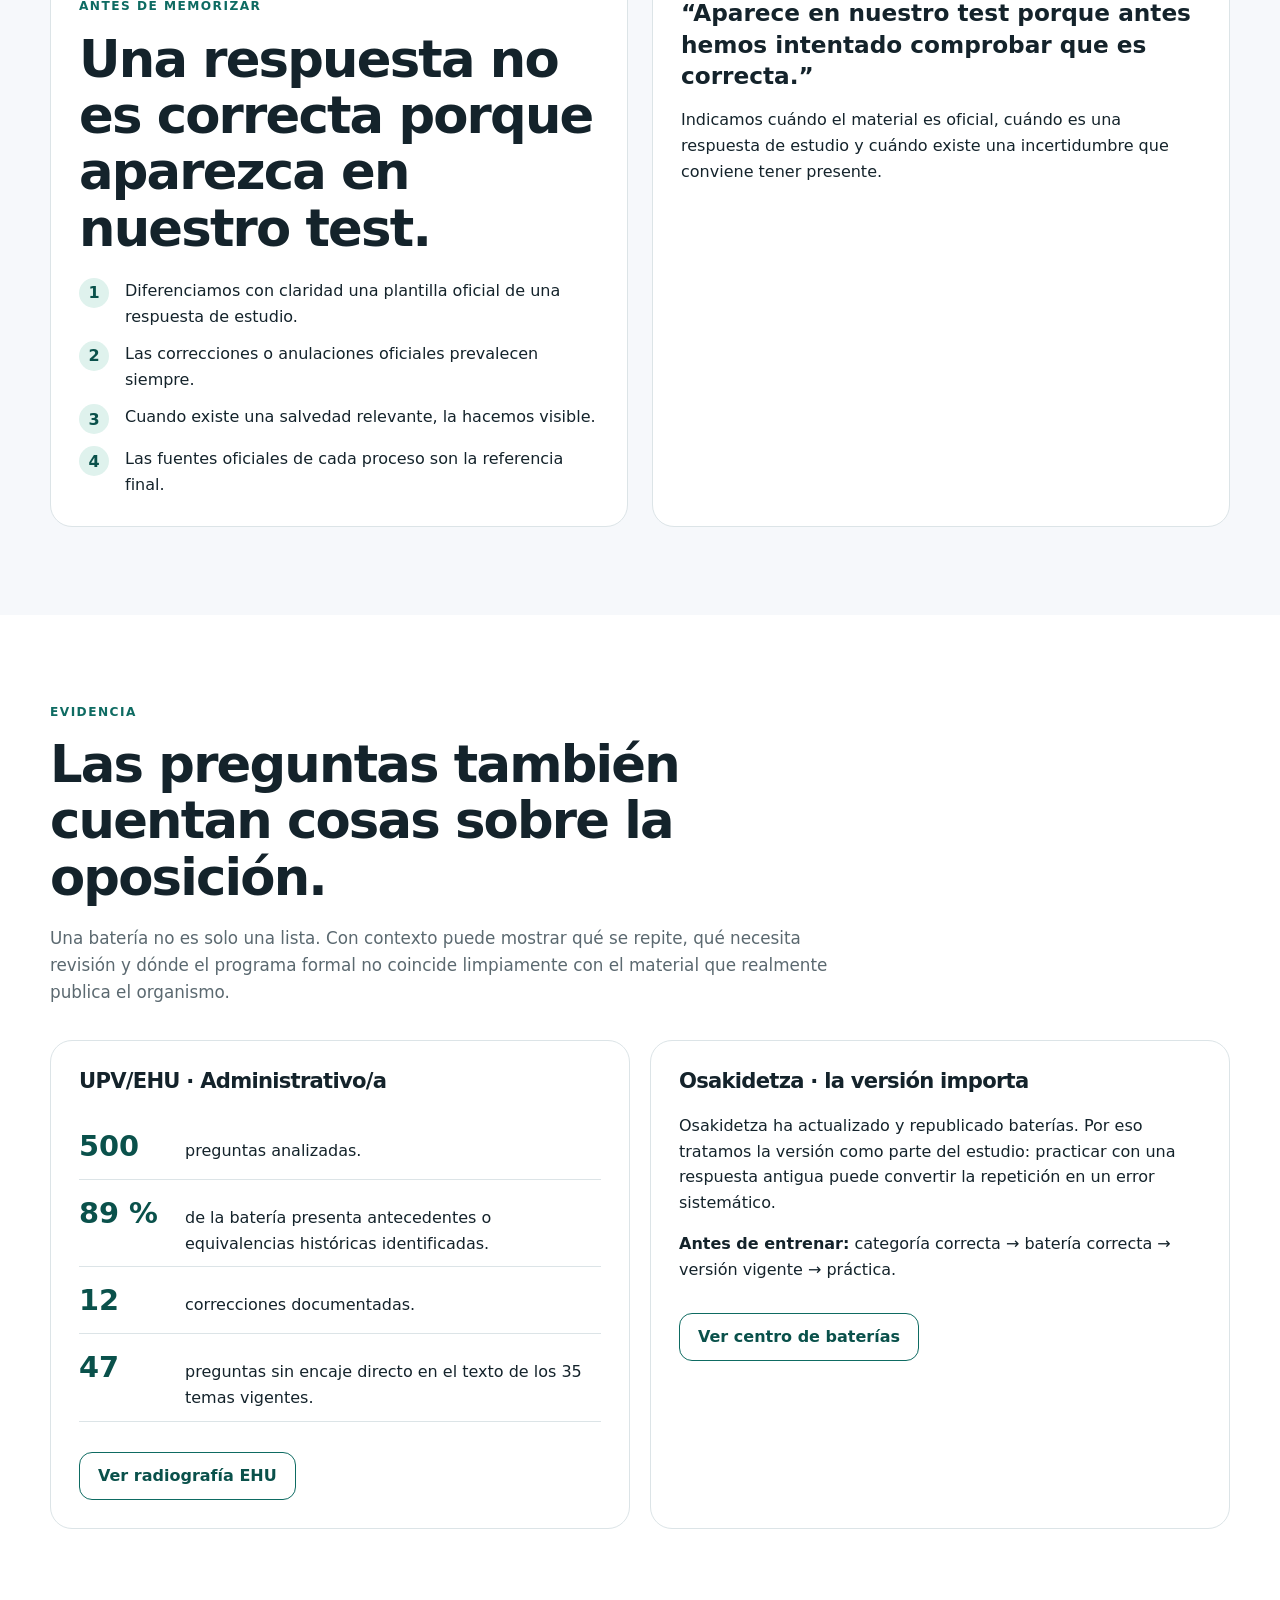
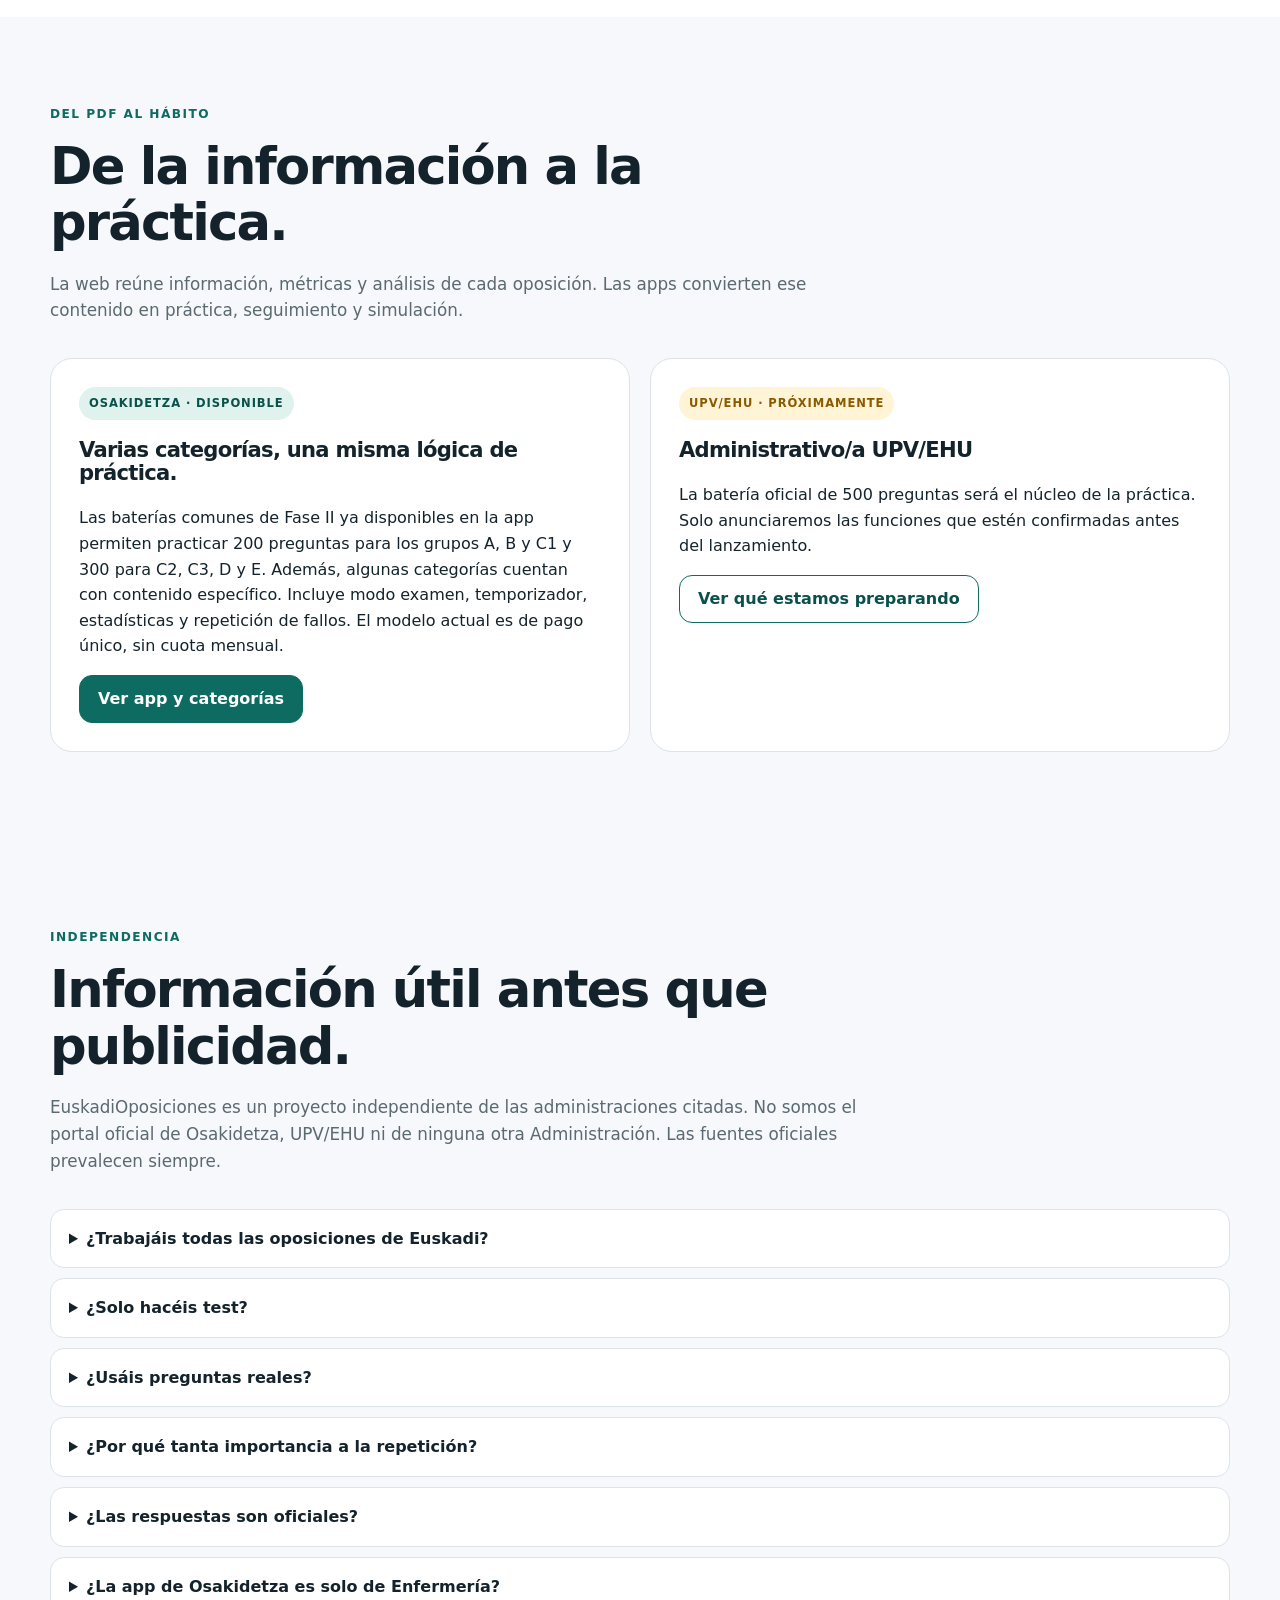
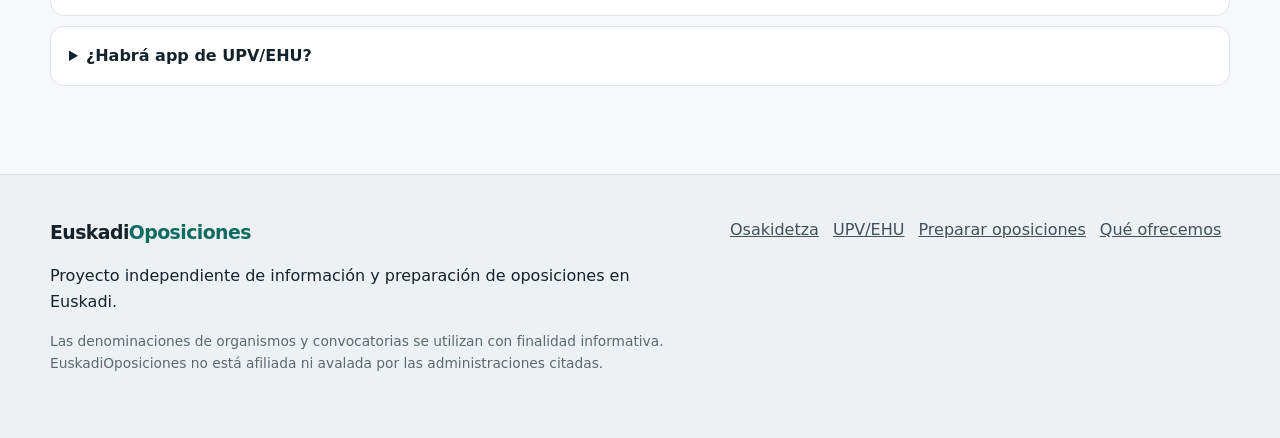
==== commit 7e00971a: "Add files via upload" ====
--- a/index.html
+++ b/index.html
@@ -3,13 +3,13 @@
 <head>
   <meta charset="utf-8">
   <meta name="viewport" content="width=device-width, initial-scale=1">
-  <title>EuskadiOposiciones | Oposiciones en Euskadi, baterías y preguntas reales</title>
-  <meta name="description" content="Información actualizada de oposiciones en Euskadi, baterías oficiales, preguntas reales, respuestas revisadas y herramientas de práctica. Osakidetza y UPV/EHU.">
+  <title>Oposiciones en Euskadi 2026 | Osakidetza, UPV/EHU y test</title>
+  <meta name="description" content="Información y recursos para oposiciones en Euskadi 2026: OPE Osakidetza, UPV/EHU, baterías oficiales, preguntas reales, test, métricas y apps.">
   <link rel="canonical" href="https://euskadioposiciones.com/">
   <meta property="og:type" content="website">
   <meta property="og:site_name" content="EuskadiOposiciones">
-  <meta property="og:title" content="EuskadiOposiciones | Oposiciones en Euskadi, baterías y preguntas reales">
-  <meta property="og:description" content="Información actualizada de oposiciones en Euskadi, baterías oficiales, preguntas reales, respuestas revisadas y herramientas de práctica.">
+  <meta property="og:title" content="Oposiciones en Euskadi 2026 | Osakidetza, UPV/EHU y test">
+  <meta property="og:description" content="Información y recursos para oposiciones en Euskadi: Osakidetza, UPV/EHU, baterías oficiales, preguntas reales y test.">
   <meta property="og:url" content="https://euskadioposiciones.com/">
   <meta name="twitter:card" content="summary">
   <meta name="theme-color" content="#0e6b62">
@@ -22,7 +22,7 @@
     "@type": "WebSite",
     "name": "EuskadiOposiciones",
     "url": "https://euskadioposiciones.com/",
-    "description": "Información, baterías, preguntas reales y práctica para oposiciones en Euskadi.",
+    "description": "Información, baterías, preguntas reales y práctica para oposiciones en Euskadi, con cobertura actual de Osakidetza y UPV/EHU.",
     "inLanguage": "es",
     "about": [
       {"@type": "Thing", "name": "Osakidetza"},
@@ -39,9 +39,11 @@
       <button class="nav-toggle" type="button" aria-controls="nav-main" aria-expanded="false">Menú</button>
       <nav class="nav-main" id="nav-main" aria-label="Navegación principal">
         <a href="#oposiciones">Oposiciones</a>
+        <a href="/preparar-oposiciones-euskadi/">Preparar oposiciones</a>
         <a href="/opeosakidetza/">Osakidetza</a>
         <a href="/upvehuoposicionesbateria/">UPV/EHU</a>
-        <a href="#metodo">Cómo trabajamos</a>
+        <a href="/preparar-oposiciones-euskadi/">Preparar oposiciones</a>
+        <a href="#metodo">Qué ofrecemos</a>
       </nav>
     </div>
   </header>
@@ -52,22 +54,40 @@
         <div>
           <p class="eyebrow">Oposiciones en Euskadi · información + preguntas + práctica</p>
           <h1>Oposiciones en Euskadi: información, baterías y práctica con preguntas reales</h1>
-          <p class="lead">Seguimos las convocatorias, ordenamos las baterías y revisamos las respuestas para que dediques menos tiempo a buscar qué estudiar y más tiempo a repetir lo que necesitas dominar.</p>
-          <p class="hero-line">Información para saber dónde estás. Preguntas reales para saber qué practicar. Repetición para aprovechar cada hora.</p>
+          <p class="lead">Reunimos información útil para preparar oposiciones en Euskadi y profundizamos en los procesos que trabajamos ahora: OPE Osakidetza y oposiciones UPV/EHU. Añadimos preguntas reales cuando existen, métricas, recomendaciones y recursos de práctica.</p>
+          <p class="hero-line">Información clara. Preguntas reales. Métricas, recomendaciones y práctica útil.</p>
           <div class="actions">
             <a class="btn btn--primary" href="#oposiciones">Ver oposiciones</a>
-            <a class="btn btn--ghost" href="#metodo">Cómo trabajamos</a>
+            <a class="btn btn--ghost" href="/preparar-oposiciones-euskadi/">Cómo preparar una oposición</a>
           </div>
           <p class="microcopy">Proyecto independiente. Las publicaciones oficiales de cada Administración prevalecen siempre.</p>
         </div>
-        <aside class="hero-panel" aria-label="Así enfocamos una oposición">
-          <p class="mini-label">Nuestro enfoque</p>
-          <h2>Primero saber qué importa. Después repetir con criterio.</h2>
+        <aside class="hero-panel" aria-label="Qué ofrecemos en cada oposición">
+          <p class="mini-label">Qué encontrarás</p>
+          <h2>Lo importante de la oposición, explicado y conectado con la práctica.</h2>
           <ul class="signal-list">
-            <li><span class="signal-num">1</span><span><strong>Situación real de la OPE.</strong><br>Convocatoria, fases, fechas y requisitos.</span></li>
-            <li><span class="signal-num">2</span><span><strong>Fuente y versión.</strong><br>Qué batería corresponde y cuál está vigente.</span></li>
-            <li><span class="signal-num">3</span><span><strong>Práctica dirigida.</strong><br>Menos tiempo en lo consolidado, más en dudas y fallos.</span></li>
+            <li><span class="signal-num">1</span><span><strong>Información actualizada.</strong><br>Convocatoria, plazas, requisitos, fechas y cambios relevantes.</span></li>
+            <li><span class="signal-num">2</span><span><strong>Preguntas y baterías.</strong><br>Material real u oficial cuando existe, claramente identificado.</span></li>
+            <li><span class="signal-num">3</span><span><strong>Práctica y análisis.</strong><br>Tests, métricas, recomendaciones y recursos orientados al examen.</span></li>
           </ul>
+        </aside>
+      </div>
+    </section>
+
+
+    <section class="section" id="preparacion-euskadi">
+      <div class="container trust-grid">
+        <article class="trust-card">
+          <p class="eyebrow">Preparar oposiciones en Euskadi</p>
+          <h2>¿Academia, test o preparación por tu cuenta?</h2>
+          <p>La mejor opción depende del proceso, del tiempo disponible y del apoyo que necesites. Una academia puede aportar estructura y acompañamiento; la preparación autónoma da flexibilidad; y muchos opositores combinan temario, fuentes oficiales y práctica digital.</p>
+          <div class="actions">
+            <a class="btn btn--primary" href="/preparar-oposiciones-euskadi/">Guía para preparar oposiciones en Euskadi</a>
+          </div>
+        </article>
+        <aside class="trust-card">
+          <p class="quote">No somos una academia de oposiciones.</p>
+          <p>Somos un proyecto independiente centrado en información útil, preguntas reales cuando existen, métricas, análisis y herramientas de práctica. Si estás comparando academias en Euskadi, nuestra guía te ayuda a saber qué conviene mirar antes de elegir.</p>
         </aside>
       </div>
     </section>
@@ -83,21 +103,21 @@
           <article class="ope-card" data-ope-card data-ope="osakidetza">
             <span class="status-badge">App disponible · multicategoría</span>
             <h3>OPE Osakidetza 2023-2024-2025</h3>
-            <p>Seguimos el proceso por categorías, fases y versiones de batería. La web reúne el estado de la OPE, las fuentes oficiales, las baterías publicadas y las herramientas para practicar sin mezclar documentos antiguos con versiones vigentes.</p>
+            <p>La web reúne el estado de la OPE, las fuentes oficiales, las baterías publicadas y recursos de práctica para cada categoría.</p>
             <div class="stat-row" aria-label="Datos destacados Osakidetza">
               <div class="stat"><strong>41</strong><span>categorías en Fase II</span></div>
-              <div class="stat"><strong>8</strong><span>categorías en la app</span></div>
-              <div class="stat"><strong>25</strong><span>preguntas gratis por categoría</span></div>
+              <div class="stat"><strong>2</strong><span>baterías comunes</span></div>
+              <div class="stat"><strong>200 / 300</strong><span>preguntas según grupo</span></div>
             </div>
             <div class="feature-grid">
               <div class="feature"><strong>Proceso</strong><span>Estado, fechas, fases y próximos hitos.</span></div>
-              <div class="feature"><strong>Baterías</strong><span>Común + específica, versiones y republicaciones.</span></div>
+              <div class="feature"><strong>Baterías</strong><span>Comunes y específicas publicadas para cada proceso.</span></div>
               <div class="feature"><strong>Categorías</strong><span>Información y material que corresponde a cada una.</span></div>
               <div class="feature"><strong>Práctica</strong><span>Modo examen, estadísticas y repetición de fallos.</span></div>
             </div>
             <div class="actions">
-              <a class="btn btn--primary" href="/opeosakidetza/">Ver OPE Osakidetza</a>
-              <a class="btn btn--ghost" href="/opeosakidetza/baterias-oficiales/">Ver categorías y baterías</a>
+              <a class="btn btn--primary" href="/opeosakidetza/">OPE Osakidetza 2026</a>
+              <a class="btn btn--ghost" href="/opeosakidetza/fase-2-osakidetza-2026/">Fase II: 41 categorías</a>
             </div>
           </article>
 
@@ -117,8 +137,8 @@
               <div class="feature"><strong>Análisis</strong><span>Temas, recurrencia y radiografía de la batería.</span></div>
             </div>
             <div class="actions">
-              <a class="btn btn--primary" href="/upvehuoposicionesbateria/">Ver OPE UPV/EHU</a>
-              <a class="btn btn--ghost" href="/upvehuoposicionesbateria/administrativo/">Preparar Administrativo/a</a>
+              <a class="btn btn--primary" href="/upvehuoposicionesbateria/">Oposiciones UPV/EHU 2026</a>
+              <a class="btn btn--ghost" href="/upvehuoposicionesbateria/administrativo/">Administrativo/a: 500 preguntas</a>
             </div>
           </article>
         </div>
@@ -128,17 +148,17 @@
     <section class="section" id="metodo">
       <div class="container">
         <div class="section-intro">
-          <p class="eyebrow">Maximizar el tiempo</p>
-          <h2>No contamos vueltas. Intentamos que cada repetición sirva más.</h2>
-          <p>Cuando una Administración publica una batería de la que saldrán las preguntas del examen, la preparación cambia. El objetivo no es hacer muchas preguntas: es reducir los errores repetidos y las respuestas frágiles antes de llegar al examen.</p>
+          <p class="eyebrow">Qué te ofrecemos</p>
+          <h2>Información clara para estudiar y practicar con menos ruido.</h2>
+          <p>Publicamos lo que puede ayudarte a tomar decisiones y preparar mejor el examen: datos, preguntas reales cuando existen, métricas, avisos y recomendaciones.</p>
         </div>
         <div class="method-grid">
-          <article class="method-step" data-method-step><span class="step-num">01</span><h3>Cobertura</h3><p>Recorre toda la batería. Primero detecta qué sabes, qué dudas y qué no has visto todavía.</p></article>
-          <article class="method-step" data-method-step><span class="step-num">02</span><h3>Clasificación</h3><p>No todo acierto vale lo mismo: separa aciertos seguros, frágiles, dudas y fallos.</p></article>
-          <article class="method-step" data-method-step><span class="step-num">03</span><h3>Repetición</h3><p>Lo consolidado aparece menos. Lo que fallas o dudas vuelve antes y concentra tu tiempo.</p></article>
-          <article class="method-step" data-method-step><span class="step-num">04</span><h3>Simulación</h3><p>Mezcla preguntas y reproduce tiempo, número de preguntas, reservas y penalización cuando exista.</p></article>
-        </div>
-        <div class="callout">No se trata de hacer 500 preguntas una vez. Se trata de no seguir fallando las mismas cuando llegue el examen.</div>
+          <article class="method-step" data-method-step><span class="step-num">01</span><h3>Información clara</h3><p>Plazas, requisitos, fechas, formato de examen y cambios relevantes del proceso.</p></article>
+          <article class="method-step" data-method-step><span class="step-num">02</span><h3>Preguntas reales</h3><p>Exámenes y baterías oficiales cuando existen, diferenciados del contenido propio.</p></article>
+          <article class="method-step" data-method-step><span class="step-num">03</span><h3>Respuestas revisadas</h3><p>Cuando ofrecemos una respuesta de estudio, señalamos las correcciones, salvedades o incertidumbres relevantes para quien prepara la oposición.</p></article>
+          <article class="method-step" data-method-step><span class="step-num">04</span><h3>Práctica orientada al examen</h3><p>Tests, modo examen, estadísticas y recursos para convertir la información en práctica.</p></article>
+        </div>
+        <div class="callout">Datos, métricas, tips y recomendaciones útiles para entender mejor la oposición y preparar el examen.</div>
       </div>
     </section>
 
@@ -160,17 +180,16 @@
         <article class="trust-card">
           <p class="eyebrow">Antes de memorizar</p>
           <h2>Una respuesta no es correcta porque aparezca en nuestro test.</h2>
-          <ol class="numbered">
-            <li>Identificamos la procedencia.</li>
-            <li>Comprobamos la versión vigente.</li>
-            <li>Contrastamos la respuesta con la fuente aplicable.</li>
-            <li>Incorporamos correcciones y anulaciones posteriores.</li>
-            <li>Si el criterio oficial cambia, prevalece el criterio oficial.</li>
-          </ol>
+          <ul class="numbered">
+            <li>Diferenciamos con claridad una plantilla oficial de una respuesta de estudio.</li>
+            <li>Las correcciones o anulaciones oficiales prevalecen siempre.</li>
+            <li>Cuando existe una salvedad relevante, la hacemos visible.</li>
+            <li>Las fuentes oficiales de cada proceso son la referencia final.</li>
+          </ul>
         </article>
         <aside class="trust-card">
           <p class="quote">“Aparece en nuestro test porque antes hemos intentado comprobar que es correcta.”</p>
-          <p>Distinguimos examen real, batería oficial y contenido propio o adaptado. Si existe una incertidumbre real, preferimos mantenerla visible antes que forzar una seguridad falsa.</p>
+          <p>Indicamos cuándo el material es oficial, cuándo es una respuesta de estudio y cuándo existe una incertidumbre que conviene tener presente.</p>
         </aside>
       </div>
     </section>
@@ -186,7 +205,7 @@
           <article class="analysis-card">
             <h3>UPV/EHU · Administrativo/a</h3>
             <div class="metric-line"><strong>500</strong><span>preguntas analizadas.</span></div>
-            <div class="metric-line"><strong>89 %</strong><span>confirmación mediante continuidad histórica según el criterio actual.</span></div>
+            <div class="metric-line"><strong>89 %</strong><span>de la batería presenta antecedentes o equivalencias históricas identificadas.</span></div>
             <div class="metric-line"><strong>12</strong><span>correcciones documentadas.</span></div>
             <div class="metric-line"><strong>47</strong><span>preguntas sin encaje directo en el texto de los 35 temas vigentes.</span></div>
             <div class="actions"><a class="btn btn--ghost" href="/upvehuoposicionesbateria/administrativo/radiografia-500-preguntas/">Ver radiografía EHU</a></div>
@@ -205,14 +224,14 @@
       <div class="container">
         <div class="section-intro">
           <p class="eyebrow">Del PDF al hábito</p>
-          <h2>La app es la herramienta. El método empieza antes.</h2>
-          <p>La web te ayuda a entender el proceso, identificar el material correcto y saber qué versión estudiar. Las apps convierten ese material en práctica repetida, seguimiento y simulación.</p>
+          <h2>De la información a la práctica.</h2>
+          <p>La web reúne información, métricas y análisis de cada oposición. Las apps convierten ese contenido en práctica, seguimiento y simulación.</p>
         </div>
         <div class="app-grid">
           <article class="app-card">
             <span class="status-badge">Osakidetza · disponible</span>
             <h3>Varias categorías, una misma lógica de práctica.</h3>
-            <p>8 categorías disponibles actualmente, 25 preguntas gratuitas por categoría, modo examen, temporizador, estadísticas y repetición de fallos. El modelo actual es de pago único, sin cuota mensual.</p>
+            <p>Las baterías comunes de Fase II ya disponibles en la app permiten practicar 200 preguntas para los grupos A, B y C1 y 300 para C2, C3, D y E. Además, algunas categorías cuentan con contenido específico. Incluye modo examen, temporizador, estadísticas y repetición de fallos. El modelo actual es de pago único, sin cuota mensual.</p>
             <a class="btn btn--primary" href="/opeosakidetza/">Ver app y categorías</a>
           </article>
           <article class="app-card">
@@ -235,11 +254,11 @@
         </div>
         <div class="faq" aria-label="Preguntas frecuentes">
           <details><summary>¿Trabajáis todas las oposiciones de Euskadi?</summary><p>No. Preferimos incorporar procesos cuando podemos aportar profundidad. Ahora mismo nos centramos en Osakidetza y UPV/EHU.</p></details>
-          <details><summary>¿Solo hacéis test?</summary><p>No. La práctica es una parte del sistema. Antes reunimos información de la convocatoria, localizamos la fuente correcta, controlamos versiones y revisamos respuestas cuando es necesario.</p></details>
-          <details><summary>¿Usáis preguntas reales?</summary><p>Cuando existe una fuente adecuada, trabajamos con preguntas de exámenes reales o baterías oficiales y conservamos su procedencia. Las diferenciamos del contenido propio o adaptado.</p></details>
-          <details><summary>¿Por qué tanta importancia a la repetición?</summary><p>Porque en una batería cerrada el tiempo se aprovecha mejor cuando reduces la frecuencia de lo que ya dominas y repites antes lo que sigues fallando o dudando.</p></details>
+          <details><summary>¿Solo hacéis test?</summary><p>No. También publicamos información de convocatoria, baterías, métricas, análisis, correcciones relevantes y recomendaciones de estudio.</p></details>
+          <details><summary>¿Usáis preguntas reales?</summary><p>Sí, cuando existen exámenes reales o baterías oficiales adecuados para el proceso. En la web indicamos claramente cuándo el material es oficial y cuándo es contenido propio o adaptado.</p></details>
+          <details><summary>¿Por qué tanta importancia a la repetición?</summary><p>Porque volver sobre errores y dudas ayuda a detectar puntos débiles y llegar al examen con más práctica sobre el material que realmente cuenta.</p></details>
           <details><summary>¿Las respuestas son oficiales?</summary><p>Solo se presentan como oficiales cuando existe una publicación oficial que lo permita. Una respuesta de estudio contrastada no debe confundirse con una plantilla oficial.</p></details>
-          <details><summary>¿La app de Osakidetza es solo de Enfermería?</summary><p>No. La app es multicategoría y actualmente la web muestra 8 categorías disponibles.</p></details>
+          <details><summary>¿La app de Osakidetza es solo de Enfermería?</summary><p>No. Es multicategoría. Además de las categorías con contenido específico, las baterías comunes de Fase II ya están disponibles en la app: 200 preguntas para A, B y C1 y 300 para C2, C3, D y E.</p></details>
           <details><summary>¿Habrá app de UPV/EHU?</summary><p>Está prevista inicialmente para Administrativo/a. Mientras no esté publicada figura como “próximamente”.</p></details>
         </div>
       </div>
@@ -256,7 +275,8 @@
       <nav class="footer-links" aria-label="Enlaces de pie de página">
         <a href="/opeosakidetza/">Osakidetza</a>
         <a href="/upvehuoposicionesbateria/">UPV/EHU</a>
-        <a href="#metodo">Cómo trabajamos</a>
+        <a href="/preparar-oposiciones-euskadi/">Preparar oposiciones</a>
+        <a href="#metodo">Qué ofrecemos</a>
       </nav>
     </div>
   </footer>
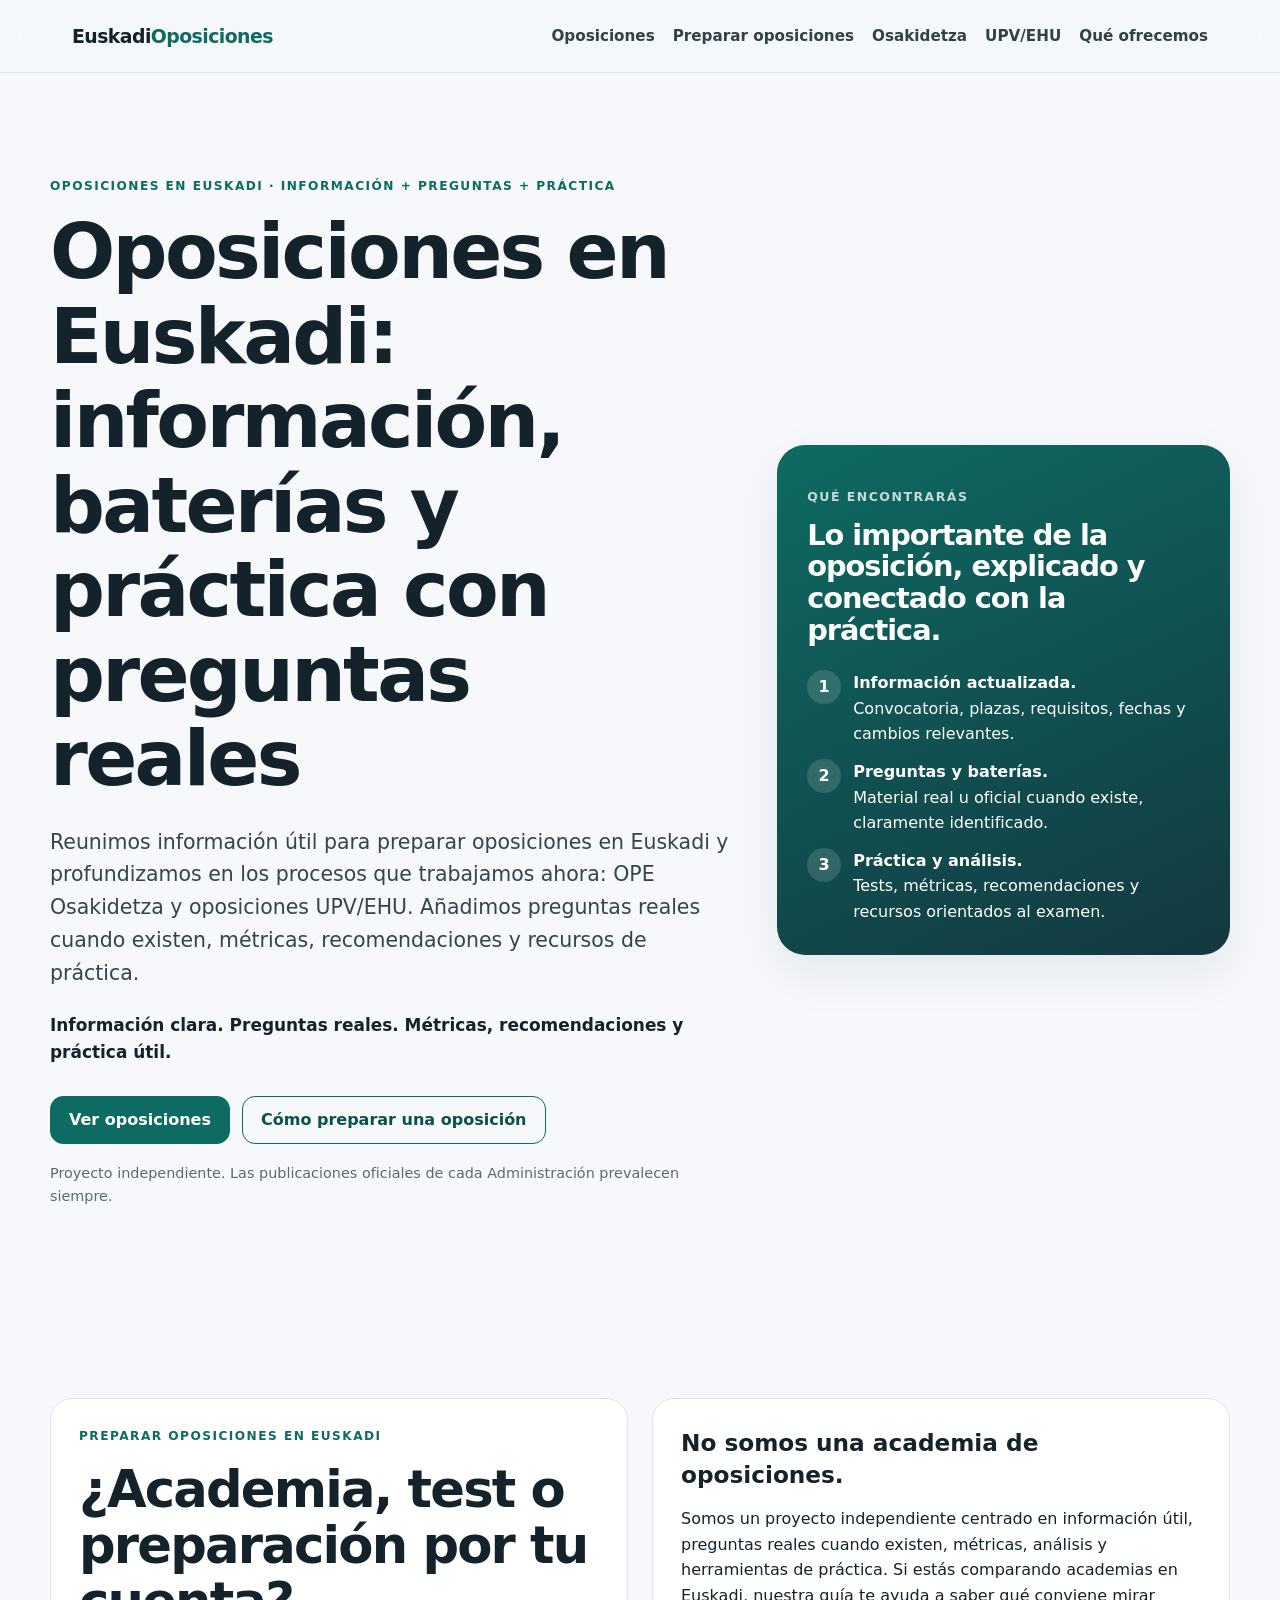
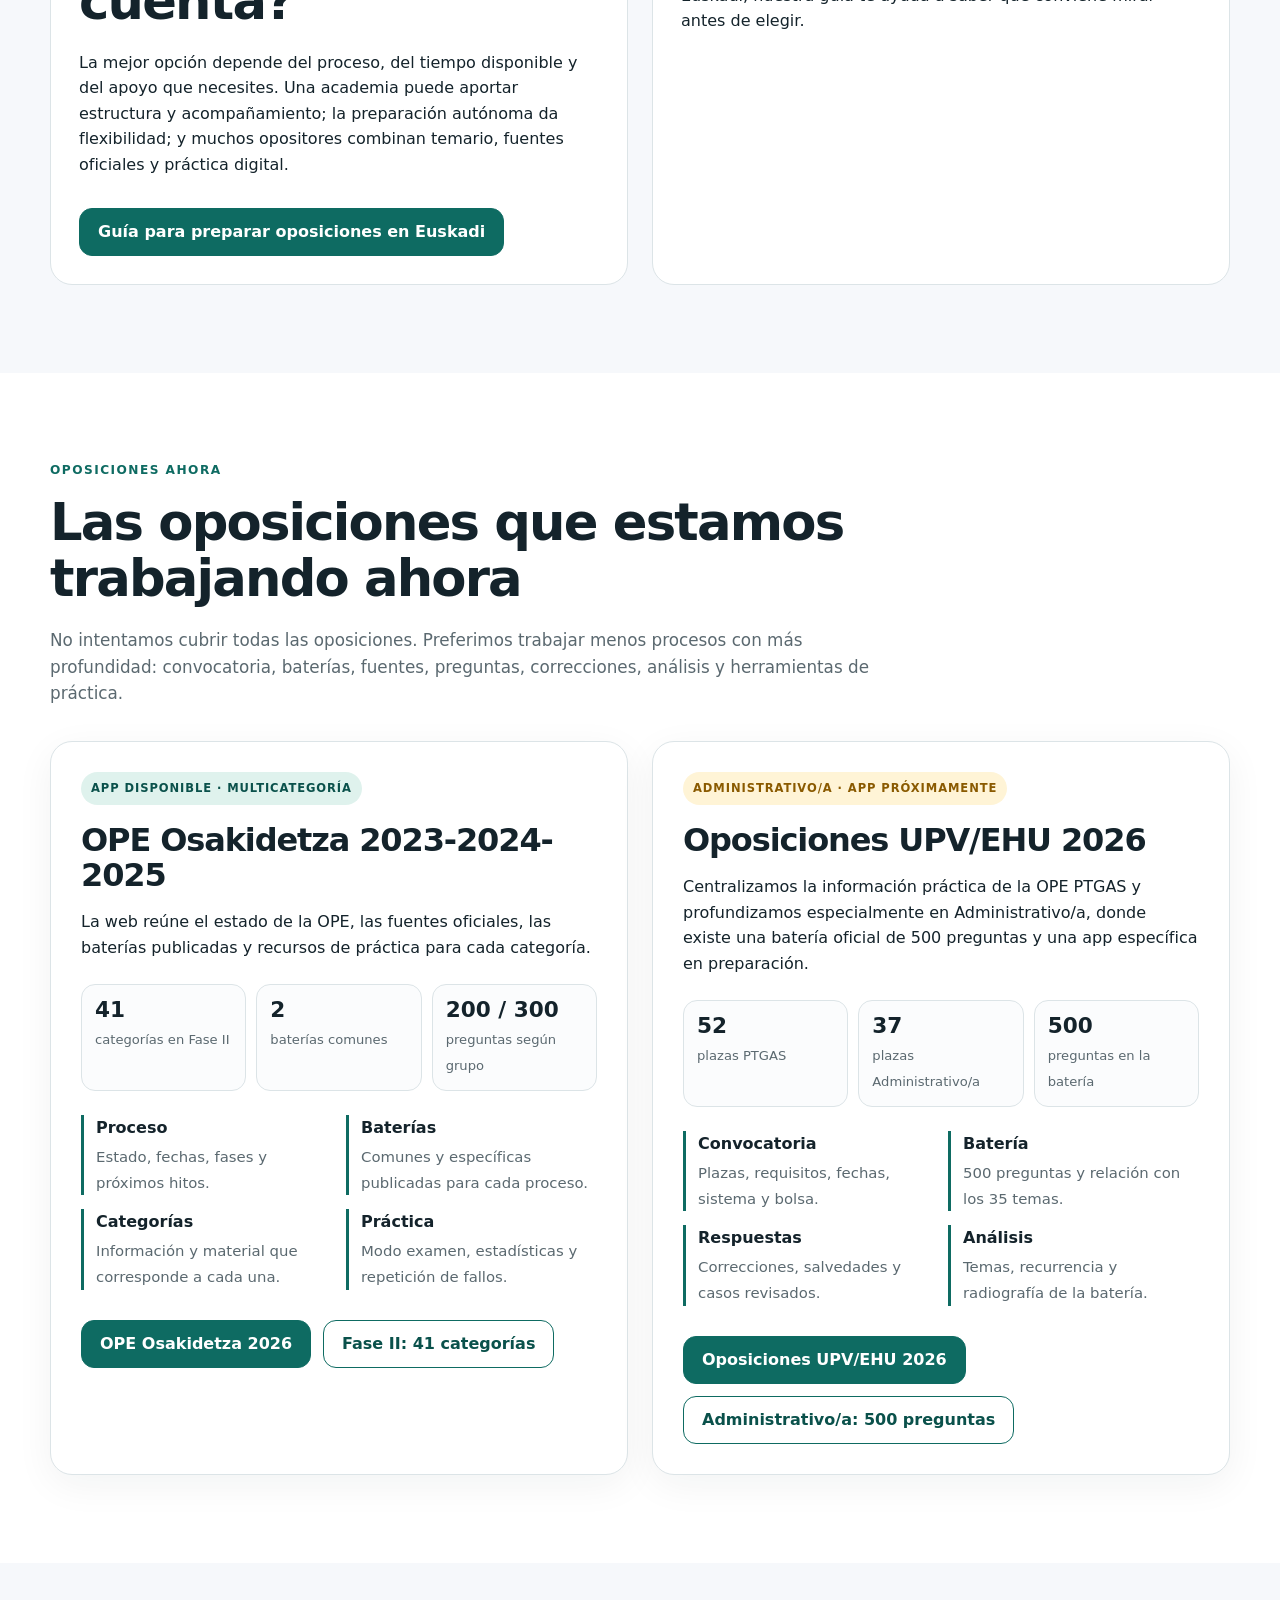
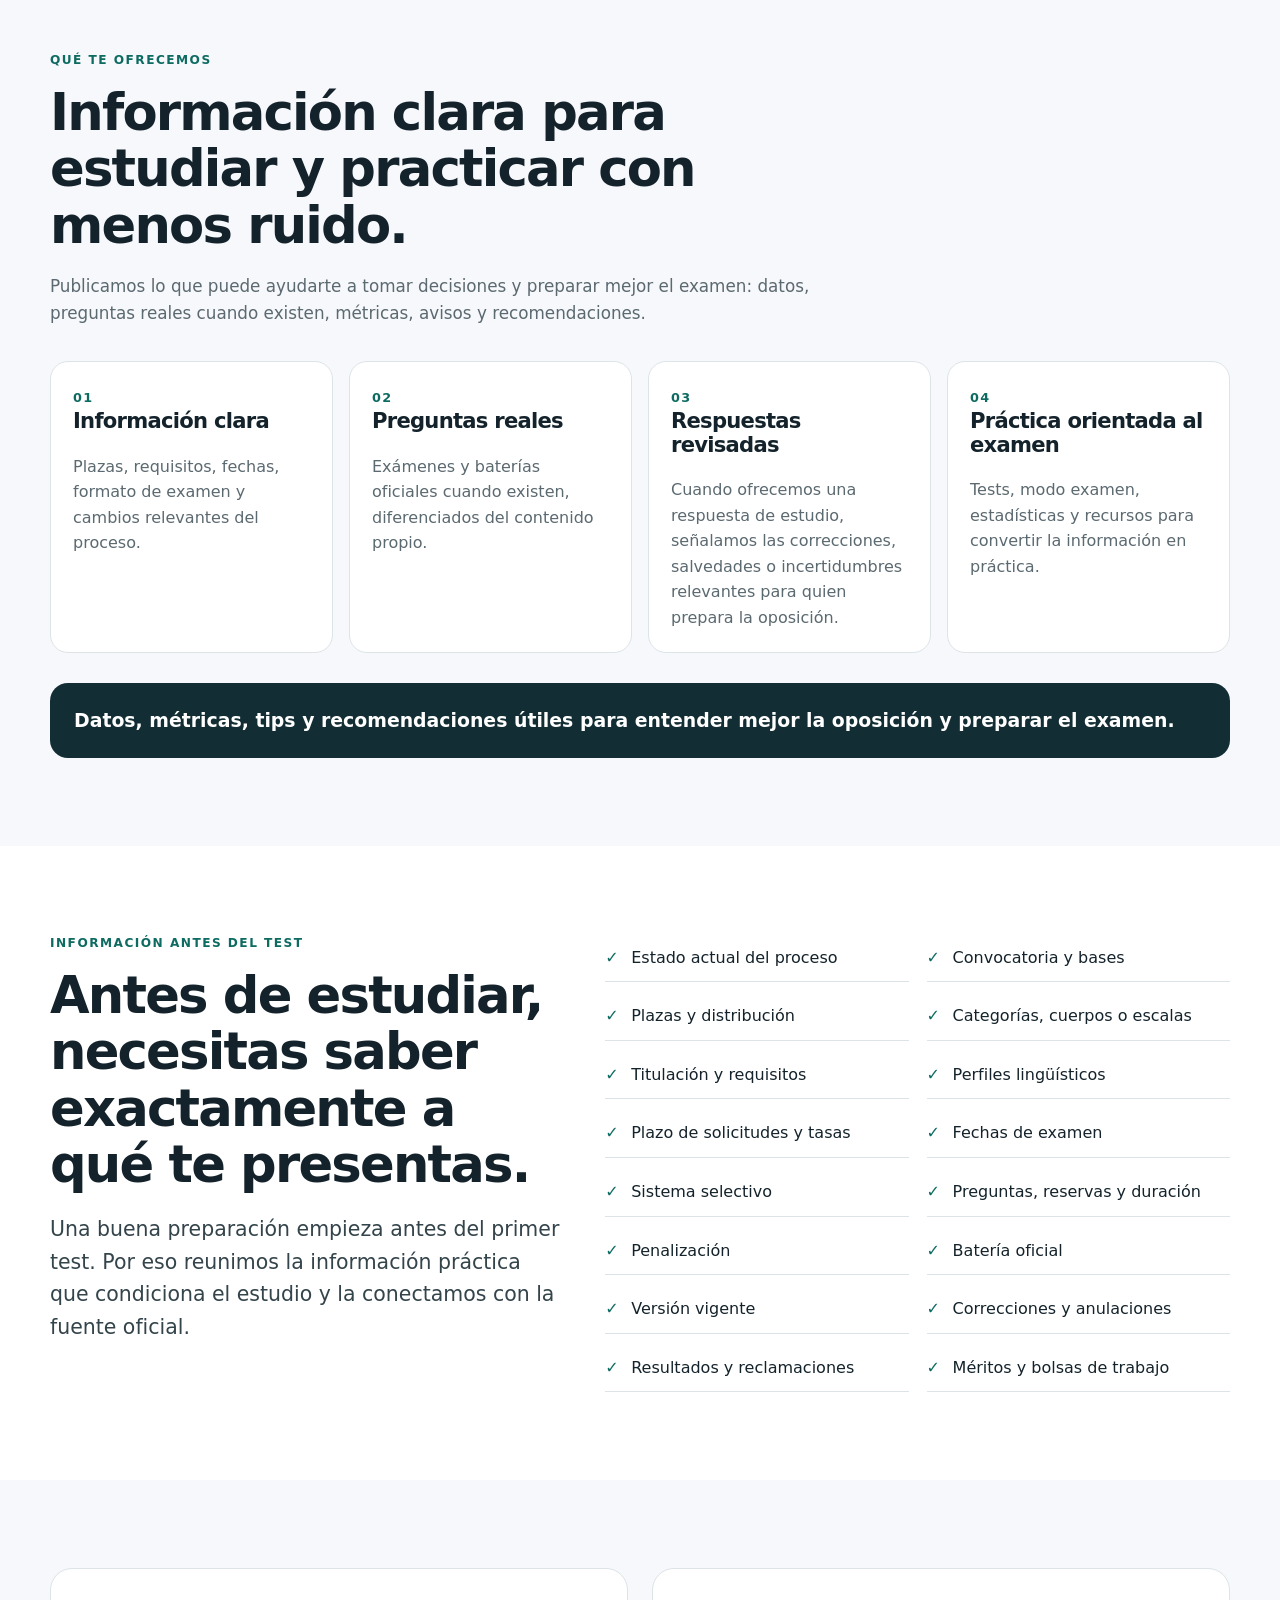
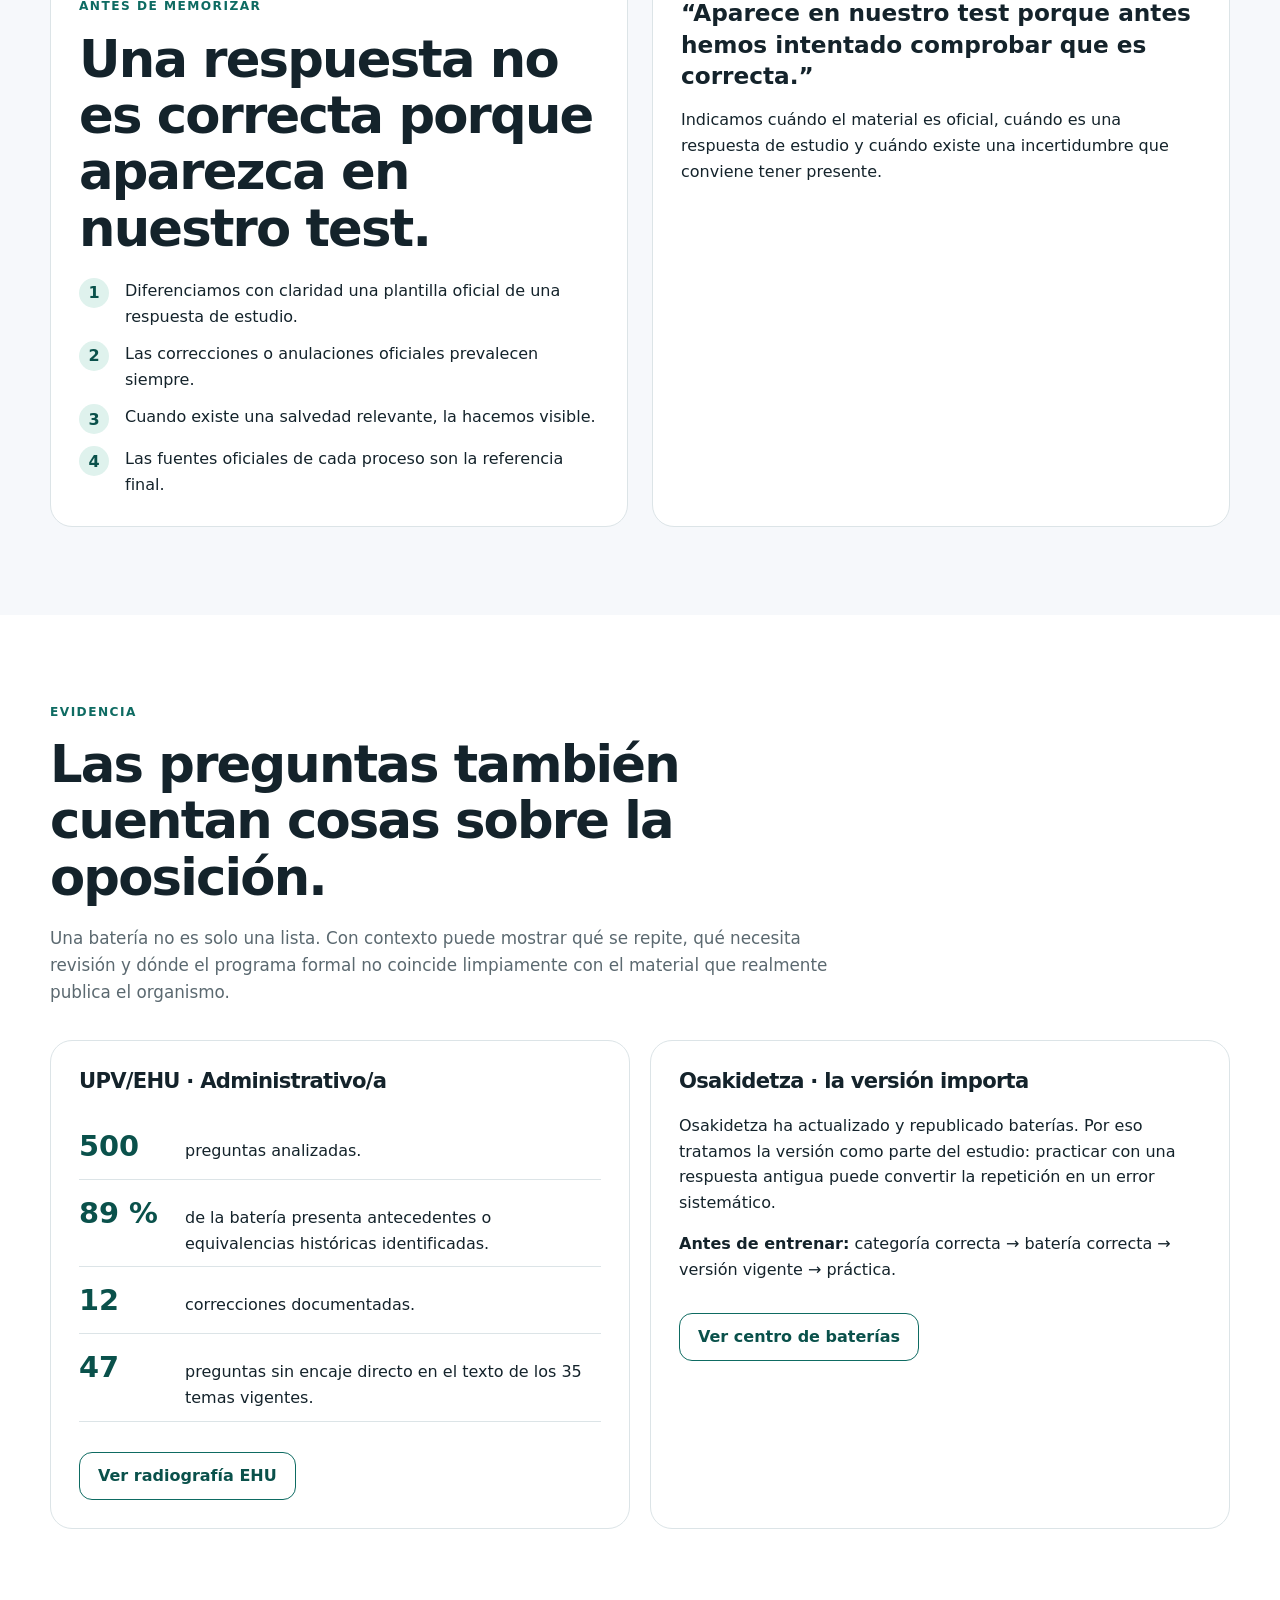
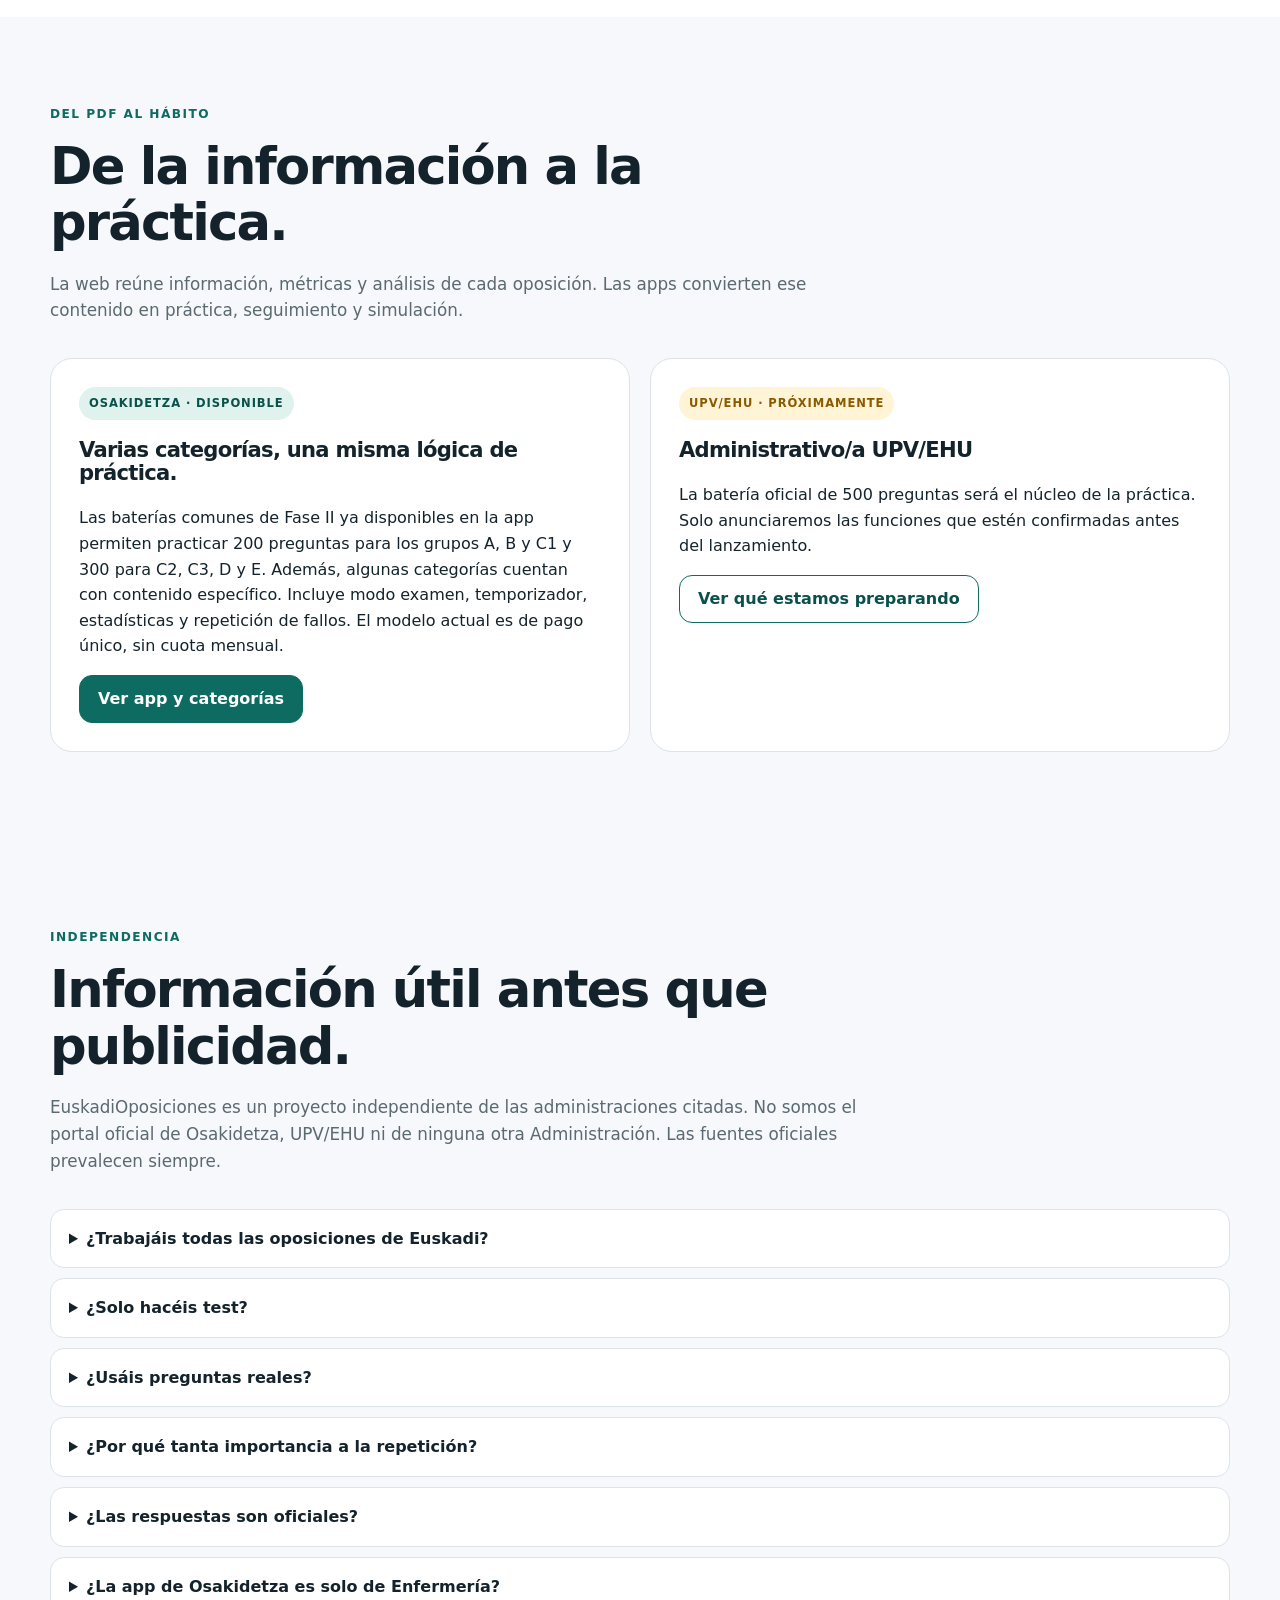
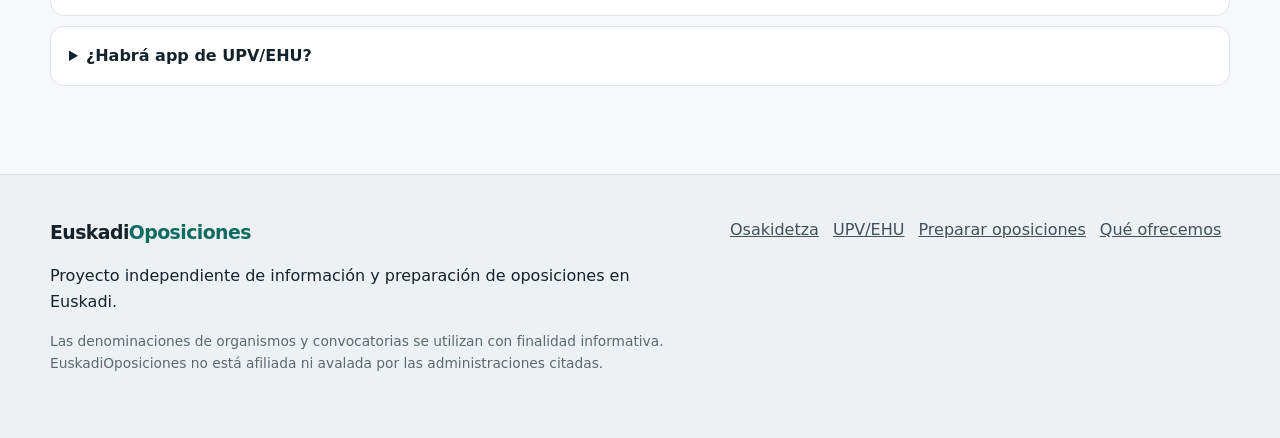
==== commit 92b48811: "Update index.html" ====
--- a/index.html
+++ b/index.html
@@ -42,7 +42,6 @@
         <a href="/preparar-oposiciones-euskadi/">Preparar oposiciones</a>
         <a href="/opeosakidetza/">Osakidetza</a>
         <a href="/upvehuoposicionesbateria/">UPV/EHU</a>
-        <a href="/preparar-oposiciones-euskadi/">Preparar oposiciones</a>
         <a href="#metodo">Qué ofrecemos</a>
       </nav>
     </div>
@@ -282,4 +281,4 @@
   </footer>
   <script src="/assets/site.js"></script>
 </body>
-</html>+</html>
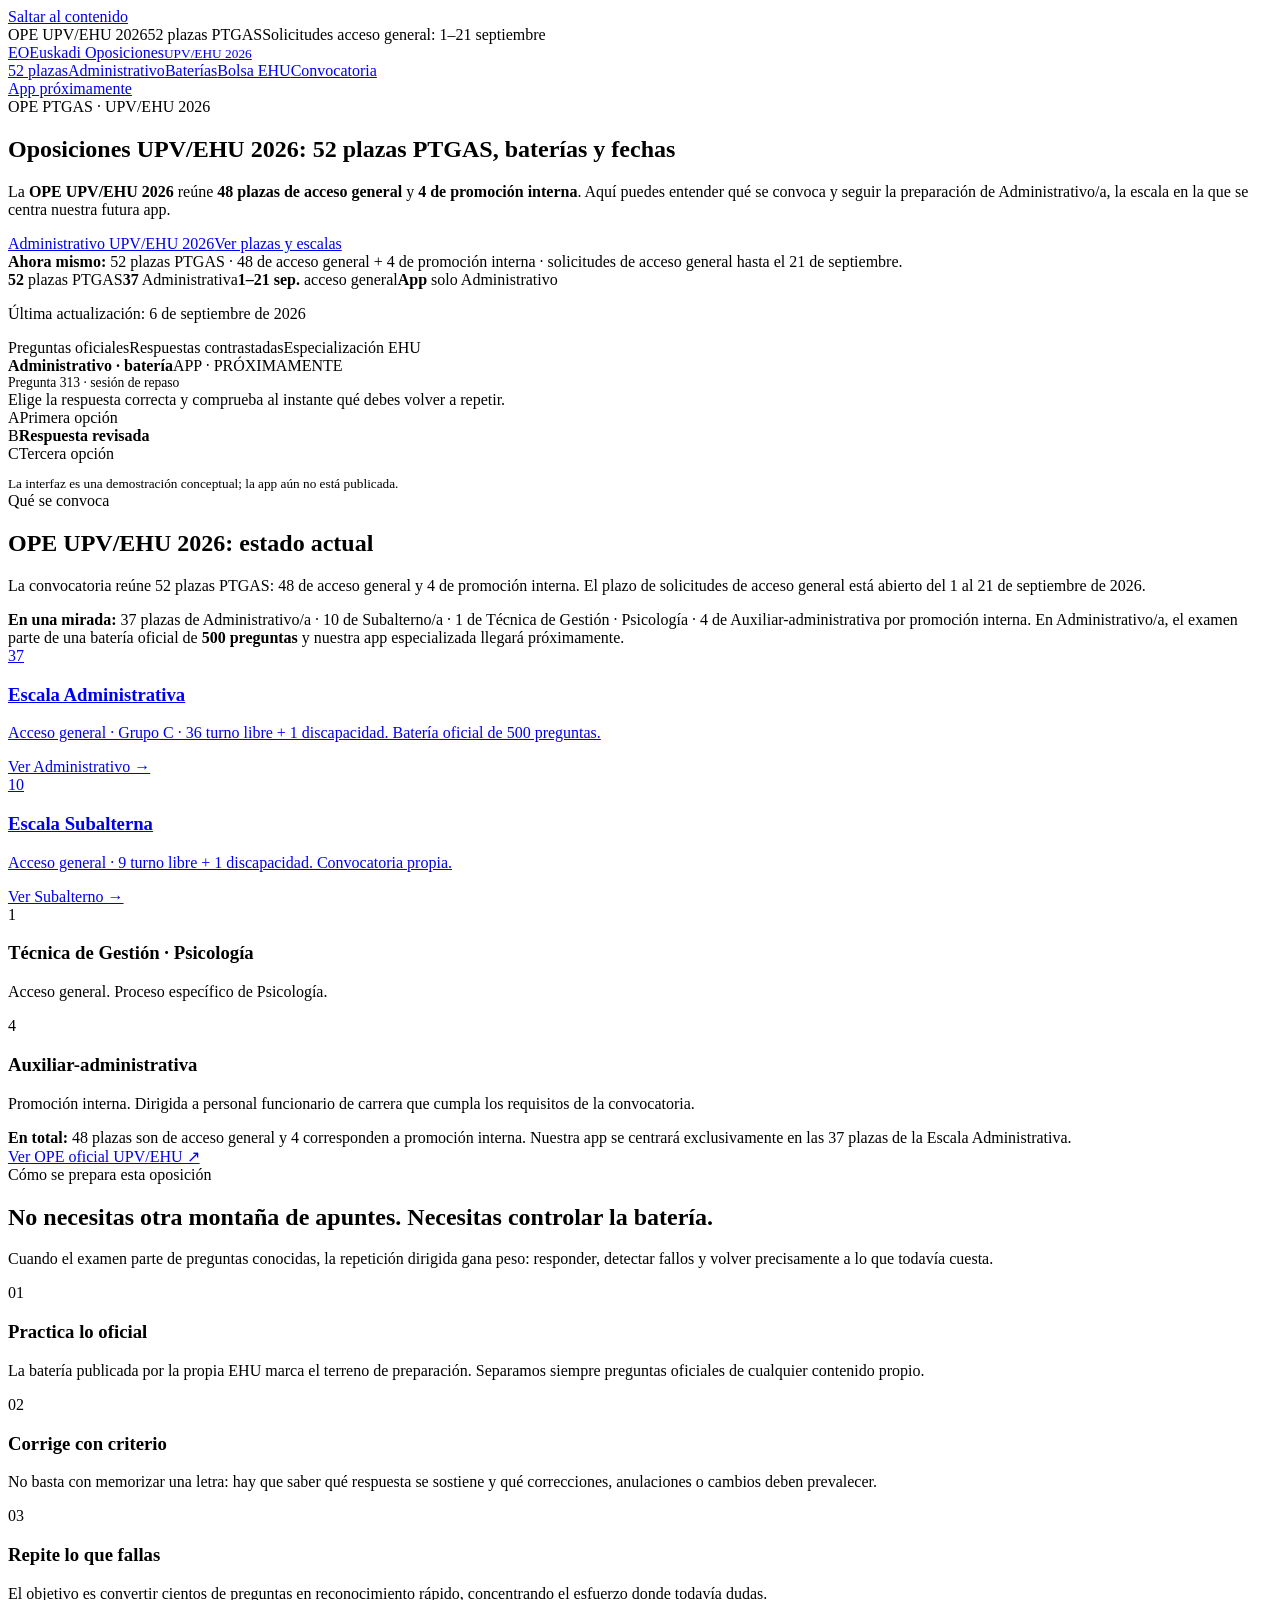
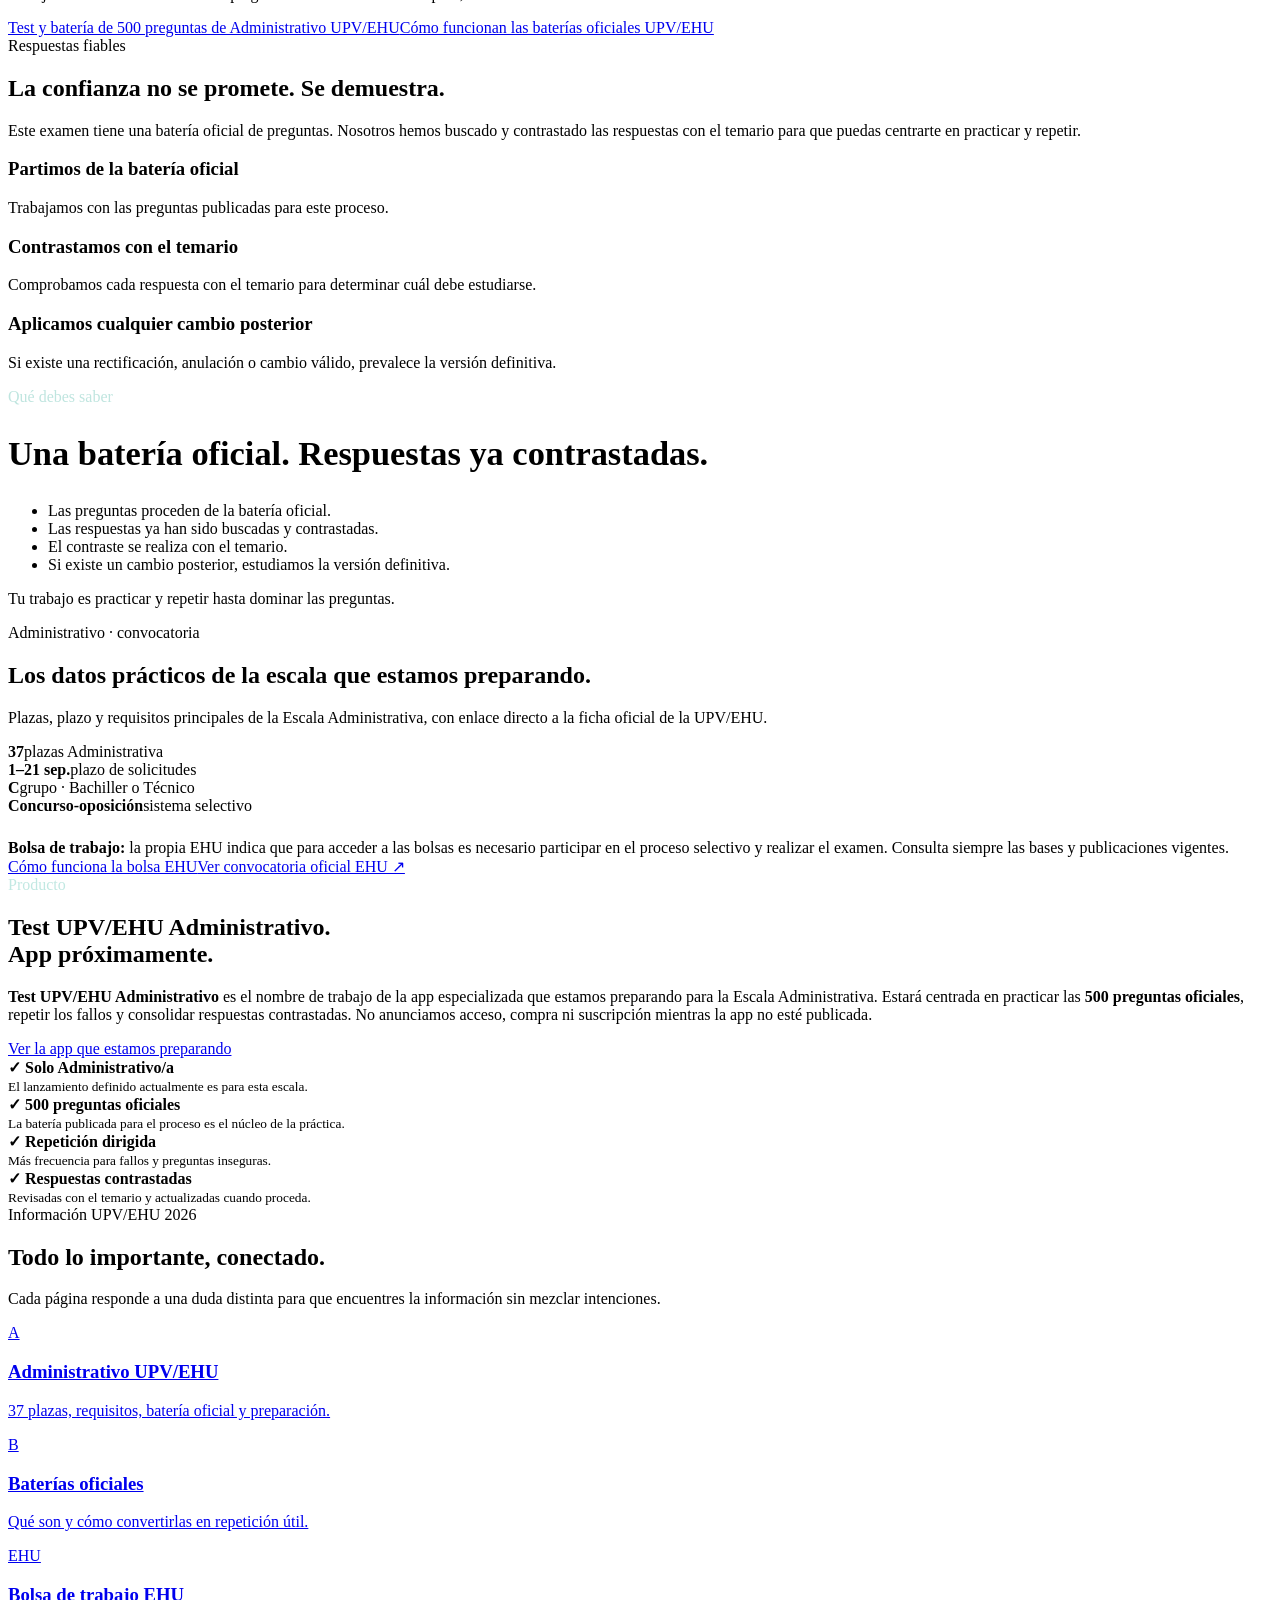
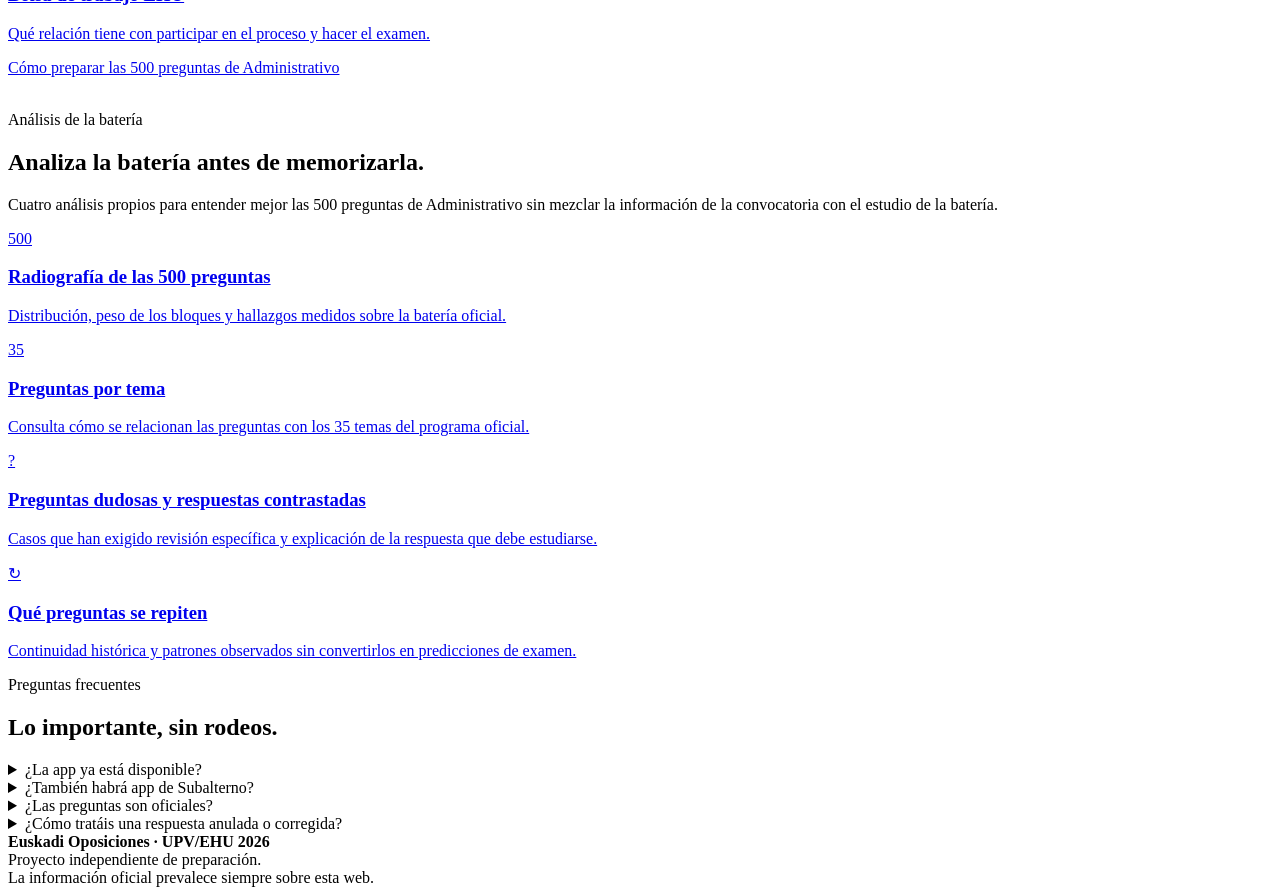
==== commit 44327ae7: "Add files via upload" ====
--- a/index.html
+++ b/index.html
@@ -1,284 +1,100 @@
-<!doctype html>
-<html lang="es">
-<head>
-  <meta charset="utf-8">
-  <meta name="viewport" content="width=device-width, initial-scale=1">
-  <title>Oposiciones en Euskadi 2026 | Osakidetza, UPV/EHU y test</title>
-  <meta name="description" content="Información y recursos para oposiciones en Euskadi 2026: OPE Osakidetza, UPV/EHU, baterías oficiales, preguntas reales, test, métricas y apps.">
-  <link rel="canonical" href="https://euskadioposiciones.com/">
-  <meta property="og:type" content="website">
-  <meta property="og:site_name" content="EuskadiOposiciones">
-  <meta property="og:title" content="Oposiciones en Euskadi 2026 | Osakidetza, UPV/EHU y test">
-  <meta property="og:description" content="Información y recursos para oposiciones en Euskadi: Osakidetza, UPV/EHU, baterías oficiales, preguntas reales y test.">
-  <meta property="og:url" content="https://euskadioposiciones.com/">
-  <meta name="twitter:card" content="summary">
-  <meta name="theme-color" content="#0e6b62">
-  <link rel="icon" href="/favicon.svg" type="image/svg+xml">
-  <link rel="manifest" href="/manifest.webmanifest">
-  <link rel="stylesheet" href="/assets/styles.css">
-  <script type="application/ld+json">
-  {
-    "@context": "https://schema.org",
-    "@type": "WebSite",
-    "name": "EuskadiOposiciones",
-    "url": "https://euskadioposiciones.com/",
-    "description": "Información, baterías, preguntas reales y práctica para oposiciones en Euskadi, con cobertura actual de Osakidetza y UPV/EHU.",
-    "inLanguage": "es",
-    "about": [
-      {"@type": "Thing", "name": "Osakidetza"},
-      {"@type": "Thing", "name": "UPV/EHU"}
-    ]
-  }
-  </script>
+<!doctype html><html lang="es"><head>
+<meta charset="utf-8"><meta name="viewport" content="width=device-width,initial-scale=1">
+<title>Oposiciones UPV/EHU 2026 | 52 plazas PTGAS, baterías y fechas</title>
+<meta name="description" content="OPE UPV/EHU 2026: 52 plazas PTGAS, fechas y baterías oficiales. Administrativo: 37 plazas, batería de 500 preguntas y app de test próximamente.">
+<meta name="robots" content="index,follow,max-image-preview:large">
+<link rel="canonical" href="https://euskadioposiciones.com/upvehuoposicionesbateria/">
+<meta property="og:type" content="website"><meta property="og:title" content="Oposiciones UPV/EHU 2026 | 52 plazas PTGAS, baterías y fechas">
+<meta property="og:description" content="OPE UPV/EHU 2026: 52 plazas PTGAS, fechas y baterías oficiales. Administrativo: 37 plazas, batería de 500 preguntas y app de test próximamente."><meta property="og:url" content="https://euskadioposiciones.com/upvehuoposicionesbateria/">
+<link rel="icon" type="image/svg+xml" href="/upvehuoposicionesbateria/favicon.svg">
+<meta name="twitter:card" content="summary_large_image"><meta name="theme-color" content="#0b6b68">
+<link rel="stylesheet" href="assets/css/styles.css">
+<script type="application/ld+json">{"@context": "https://schema.org", "@type": "WebSite", "name": "Euskadi Oposiciones · UPV/EHU 2026", "url": "https://euskadioposiciones.com/upvehuoposicionesbateria/", "description": "Oposiciones UPV/EHU 2026: 52 plazas PTGAS, convocatorias, baterías oficiales y preparación especializada de Administrativo."}</script>
 </head>
-<body>
-  <a class="skip-link" href="#contenido">Saltar al contenido</a>
-  <header class="site-header">
-    <div class="header-inner">
-      <a class="brand" href="/" aria-label="EuskadiOposiciones, inicio">Euskadi<span class="brand-dot">Oposiciones</span></a>
-      <button class="nav-toggle" type="button" aria-controls="nav-main" aria-expanded="false">Menú</button>
-      <nav class="nav-main" id="nav-main" aria-label="Navegación principal">
-        <a href="#oposiciones">Oposiciones</a>
-        <a href="/preparar-oposiciones-euskadi/">Preparar oposiciones</a>
-        <a href="/opeosakidetza/">Osakidetza</a>
-        <a href="/upvehuoposicionesbateria/">UPV/EHU</a>
-        <a href="#metodo">Qué ofrecemos</a>
-      </nav>
-    </div>
-  </header>
+<body data-build="EHU-V8.13-PRELANZAMIENTO"><a class="skip" href="#contenido">Saltar al contenido</a>
+<div class="announce"><div class="wrap"><span>OPE UPV/EHU 2026</span><span>52 plazas PTGAS</span><span>Solicitudes acceso general: 1–21 septiembre</span></div></div>
+<header class="header"><div class="wrap nav">
+<a class="brand" href="./"><span class="brand-mark">EO</span><span>Euskadi Oposiciones<small>UPV/EHU 2026</small></span></a>
+<nav class="links" aria-label="Principal">
+<a href="#que-se-convoca">52 plazas</a><a href="administrativo/">Administrativo</a><a href="baterias/">Baterías</a><a href="bolsa-trabajo-upv-ehu/">Bolsa EHU</a><a href="#convocatoria">Convocatoria</a>
+</nav>
+<a class="btn" href="#app">App próximamente</a>
+</div></header>
+<main id="contenido">
+<section class="hero"><div class="wrap hero-grid"><div>
+<span class="eyebrow">OPE PTGAS · UPV/EHU 2026</span>
+<h1>Oposiciones UPV/EHU 2026: <span style="color:var(--brand)">52 plazas PTGAS</span>, baterías y fechas</h1>
+<p class="lede">La <strong>OPE UPV/EHU 2026</strong> reúne <strong>48 plazas de acceso general</strong> y <strong>4 de promoción interna</strong>. Aquí puedes entender qué se convoca y seguir la preparación de Administrativo/a, la escala en la que se centra nuestra futura app.</p>
+<div class="actions"><a class="btn" href="administrativo/">Administrativo UPV/EHU 2026</a><a class="btn secondary" href="#que-se-convoca">Ver plazas y escalas</a></div><div class="mobile-priority"><strong>Ahora mismo:</strong> 52 plazas PTGAS · 48 de acceso general + 4 de promoción interna · solicitudes de acceso general hasta el 21 de septiembre.</div>
+<div class="mobile-facts" aria-label="Datos clave de la convocatoria"><span><b>52</b> plazas PTGAS</span><span><b>37</b> Administrativa</span><span><b>1–21 sep.</b> acceso general</span><span><b>App</b> solo Administrativo</span></div>
+<p class="updated">Última actualización: <time datetime="2026-09-06">6 de septiembre de 2026</time></p>
+<div class="proof-row"><span>Preguntas oficiales</span><span>Respuestas contrastadas</span><span>Especialización EHU</span></div>
+</div>
+<div class="app-card" aria-label="Vista conceptual del entrenamiento">
+<div class="app-top"><strong>Administrativo · batería</strong><span class="status">APP · PRÓXIMAMENTE</span></div>
+<div style="color:var(--muted);font-size:.85rem">Pregunta 313 · sesión de repaso</div>
+<div class="question">Elige la respuesta correcta y comprueba al instante qué debes volver a repetir.</div>
+<div class="option"><span class="letter">A</span><span>Primera opción</span></div>
+<div class="option good"><span class="letter">B</span><span><strong>Respuesta revisada</strong></span></div>
+<div class="option"><span class="letter">C</span><span>Tercera opción</span></div>
+<div class="mini-progress"><i></i></div>
+<p style="font-size:.83rem;color:var(--muted);margin-bottom:0">La interfaz es una demostración conceptual; la app aún no está publicada.</p>
+</div></div></section>
 
-  <main id="contenido">
-    <section class="hero" id="inicio">
-      <div class="hero-grid">
-        <div>
-          <p class="eyebrow">Oposiciones en Euskadi · información + preguntas + práctica</p>
-          <h1>Oposiciones en Euskadi: información, baterías y práctica con preguntas reales</h1>
-          <p class="lead">Reunimos información útil para preparar oposiciones en Euskadi y profundizamos en los procesos que trabajamos ahora: OPE Osakidetza y oposiciones UPV/EHU. Añadimos preguntas reales cuando existen, métricas, recomendaciones y recursos de práctica.</p>
-          <p class="hero-line">Información clara. Preguntas reales. Métricas, recomendaciones y práctica útil.</p>
-          <div class="actions">
-            <a class="btn btn--primary" href="#oposiciones">Ver oposiciones</a>
-            <a class="btn btn--ghost" href="/preparar-oposiciones-euskadi/">Cómo preparar una oposición</a>
-          </div>
-          <p class="microcopy">Proyecto independiente. Las publicaciones oficiales de cada Administración prevalecen siempre.</p>
-        </div>
-        <aside class="hero-panel" aria-label="Qué ofrecemos en cada oposición">
-          <p class="mini-label">Qué encontrarás</p>
-          <h2>Lo importante de la oposición, explicado y conectado con la práctica.</h2>
-          <ul class="signal-list">
-            <li><span class="signal-num">1</span><span><strong>Información actualizada.</strong><br>Convocatoria, plazas, requisitos, fechas y cambios relevantes.</span></li>
-            <li><span class="signal-num">2</span><span><strong>Preguntas y baterías.</strong><br>Material real u oficial cuando existe, claramente identificado.</span></li>
-            <li><span class="signal-num">3</span><span><strong>Práctica y análisis.</strong><br>Tests, métricas, recomendaciones y recursos orientados al examen.</span></li>
-          </ul>
-        </aside>
-      </div>
-    </section>
+<!-- EHU-V8.1-HUB52 -->
+<section class="section" id="que-se-convoca"><div class="wrap">
+<div class="section-head"><span class="kicker">Qué se convoca</span><h2>OPE UPV/EHU 2026: estado actual</h2><p class="lede">La convocatoria reúne 52 plazas PTGAS: 48 de acceso general y 4 de promoción interna. El plazo de solicitudes de acceso general está abierto del 1 al 21 de septiembre de 2026.</p></div>
+<div class="quick-answer"><strong>En una mirada:</strong> 37 plazas de Administrativo/a · 10 de Subalterno/a · 1 de Técnica de Gestión · Psicología · 4 de Auxiliar-administrativa por promoción interna. En Administrativo/a, el examen parte de una batería oficial de <strong>500 preguntas</strong> y nuestra app especializada llegará próximamente.</div>
+<div class="ope-grid">
+<a class="card link-card ope-card featured" href="administrativo/"><div class="ope-number">37</div><h3>Escala Administrativa</h3><p>Acceso general · Grupo C · 36 turno libre + 1 discapacidad. Batería oficial de 500 preguntas.</p><span class="mini-link">Ver Administrativo →</span></a>
+<a class="card link-card ope-card" href="subalterno/"><div class="ope-number">10</div><h3>Escala Subalterna</h3><p>Acceso general · 9 turno libre + 1 discapacidad. Convocatoria propia.</p><span class="mini-link">Ver Subalterno →</span></a>
+<div class="card ope-card"><div class="ope-number">1</div><h3>Técnica de Gestión · Psicología</h3><p>Acceso general. Proceso específico de Psicología.</p></div>
+<div class="card ope-card"><div class="ope-number">4</div><h3>Auxiliar-administrativa</h3><p>Promoción interna. Dirigida a personal funcionario de carrera que cumpla los requisitos de la convocatoria.</p></div>
+</div>
+<div class="notice"><strong>En total:</strong> 48 plazas son de acceso general y 4 corresponden a promoción interna. Nuestra app se centrará exclusivamente en las 37 plazas de la Escala Administrativa.</div>
+<div class="actions"><a class="btn secondary" href="https://www.ehu.eus/es/web/azp/epe-2023_24" target="_blank" rel="noopener">Ver OPE oficial UPV/EHU ↗</a></div>
+</div></section>
 
+<section class="section" id="metodo"><div class="wrap">
+<div class="section-head"><span class="kicker">Cómo se prepara esta oposición</span><h2>No necesitas otra montaña de apuntes. Necesitas controlar la batería.</h2><p class="lede">Cuando el examen parte de preguntas conocidas, la repetición dirigida gana peso: responder, detectar fallos y volver precisamente a lo que todavía cuesta.</p></div>
+<div class="grid3">
+<div class="card"><div class="icon">01</div><h3>Practica lo oficial</h3><p>La batería publicada por la propia EHU marca el terreno de preparación. Separamos siempre preguntas oficiales de cualquier contenido propio.</p></div>
+<div class="card"><div class="icon">02</div><h3>Corrige con criterio</h3><p>No basta con memorizar una letra: hay que saber qué respuesta se sostiene y qué correcciones, anulaciones o cambios deben prevalecer.</p></div>
+<div class="card"><div class="icon">03</div><h3>Repite lo que fallas</h3><p>El objetivo es convertir cientos de preguntas en reconocimiento rápido, concentrando el esfuerzo donde todavía dudas.</p></div>
+</div><div class="actions"><a class="btn secondary" href="bateria-500-preguntas-administrativo-ehu/">Test y batería de 500 preguntas de Administrativo UPV/EHU</a><a class="btn secondary" href="baterias/">Cómo funcionan las baterías oficiales UPV/EHU</a></div></div></section>
 
-    <section class="section" id="preparacion-euskadi">
-      <div class="container trust-grid">
-        <article class="trust-card">
-          <p class="eyebrow">Preparar oposiciones en Euskadi</p>
-          <h2>¿Academia, test o preparación por tu cuenta?</h2>
-          <p>La mejor opción depende del proceso, del tiempo disponible y del apoyo que necesites. Una academia puede aportar estructura y acompañamiento; la preparación autónoma da flexibilidad; y muchos opositores combinan temario, fuentes oficiales y práctica digital.</p>
-          <div class="actions">
-            <a class="btn btn--primary" href="/preparar-oposiciones-euskadi/">Guía para preparar oposiciones en Euskadi</a>
-          </div>
-        </article>
-        <aside class="trust-card">
-          <p class="quote">No somos una academia de oposiciones.</p>
-          <p>Somos un proyecto independiente centrado en información útil, preguntas reales cuando existen, métricas, análisis y herramientas de práctica. Si estás comparando academias en Euskadi, nuestra guía te ayuda a saber qué conviene mirar antes de elegir.</p>
-        </aside>
-      </div>
-    </section>
+<section class="section alt" id="confianza"><div class="wrap trust">
+<div><span class="kicker">Respuestas fiables</span><h2>La confianza no se promete. Se demuestra.</h2><p class="lede">Este examen tiene una batería oficial de preguntas. Nosotros hemos buscado y contrastado las respuestas con el temario para que puedas centrarte en practicar y repetir.</p>
+<div class="method"><div class="step"><h3>Partimos de la batería oficial</h3><p>Trabajamos con las preguntas publicadas para este proceso.</p></div><div class="step"><h3>Contrastamos con el temario</h3><p>Comprobamos cada respuesta con el temario para determinar cuál debe estudiarse.</p></div><div class="step"><h3>Aplicamos cualquier cambio posterior</h3><p>Si existe una rectificación, anulación o cambio válido, prevalece la versión definitiva.</p></div></div></div>
+<div class="trust-box"><span class="kicker" style="color:#bfe5df">Qué debes saber</span><h2 style="font-size:2.15rem">Una batería oficial. Respuestas ya contrastadas.</h2><ul><li>Las preguntas proceden de la batería oficial.</li><li>Las respuestas ya han sido buscadas y contrastadas.</li><li>El contraste se realiza con el temario.</li><li>Si existe un cambio posterior, estudiamos la versión definitiva.</li></ul><p>Tu trabajo es practicar y repetir hasta dominar las preguntas.</p></div>
+</div></section>
 
-    <section class="section section--surface" id="oposiciones">
-      <div class="container">
-        <div class="section-intro">
-          <p class="eyebrow">Oposiciones ahora</p>
-          <h2>Las oposiciones que estamos trabajando ahora</h2>
-          <p>No intentamos cubrir todas las oposiciones. Preferimos trabajar menos procesos con más profundidad: convocatoria, baterías, fuentes, preguntas, correcciones, análisis y herramientas de práctica.</p>
-        </div>
-        <div class="ope-grid">
-          <article class="ope-card" data-ope-card data-ope="osakidetza">
-            <span class="status-badge">App disponible · multicategoría</span>
-            <h3>OPE Osakidetza 2023-2024-2025</h3>
-            <p>La web reúne el estado de la OPE, las fuentes oficiales, las baterías publicadas y recursos de práctica para cada categoría.</p>
-            <div class="stat-row" aria-label="Datos destacados Osakidetza">
-              <div class="stat"><strong>41</strong><span>categorías en Fase II</span></div>
-              <div class="stat"><strong>2</strong><span>baterías comunes</span></div>
-              <div class="stat"><strong>200 / 300</strong><span>preguntas según grupo</span></div>
-            </div>
-            <div class="feature-grid">
-              <div class="feature"><strong>Proceso</strong><span>Estado, fechas, fases y próximos hitos.</span></div>
-              <div class="feature"><strong>Baterías</strong><span>Comunes y específicas publicadas para cada proceso.</span></div>
-              <div class="feature"><strong>Categorías</strong><span>Información y material que corresponde a cada una.</span></div>
-              <div class="feature"><strong>Práctica</strong><span>Modo examen, estadísticas y repetición de fallos.</span></div>
-            </div>
-            <div class="actions">
-              <a class="btn btn--primary" href="/opeosakidetza/">OPE Osakidetza 2026</a>
-              <a class="btn btn--ghost" href="/opeosakidetza/fase-2-osakidetza-2026/">Fase II: 41 categorías</a>
-            </div>
-          </article>
+<section class="section" id="convocatoria"><div class="wrap">
+<div class="section-head"><span class="kicker">Administrativo · convocatoria</span><h2>Los datos prácticos de la escala que estamos preparando.</h2><p class="lede">Plazas, plazo y requisitos principales de la Escala Administrativa, con enlace directo a la ficha oficial de la UPV/EHU.</p></div>
+<div class="data-strip"><div class="data"><b>37</b><span>plazas Administrativa</span></div><div class="data"><b>1–21 sep.</b><span>plazo de solicitudes</span></div><div class="data"><b>C</b><span>grupo · Bachiller o Técnico</span></div><div class="data"><b>Concurso-oposición</b><span>sistema selectivo</span></div></div>
+<div class="notice" style="margin-top:24px"><strong>Bolsa de trabajo:</strong> la propia EHU indica que para acceder a las bolsas es necesario participar en el proceso selectivo y realizar el examen. Consulta siempre las bases y publicaciones vigentes.</div>
+<div class="actions"><a class="btn" href="bolsa-trabajo-upv-ehu/">Cómo funciona la bolsa EHU</a><a class="btn secondary" href="https://www.ehu.eus/es/web/azp/epe-bilatzailea?acceso=&anyo=&estado=&fecha-convocatoria=&grupo=&idioma=es&pestanya=1&proceso=432&regimen=&tipo-convocatoria=1" target="_blank" rel="noopener">Ver convocatoria oficial EHU ↗</a></div>
+</div></section>
 
-          <article class="ope-card" data-ope-card data-ope="ehu">
-            <span class="status-badge status-badge--soon">Administrativo/a · app próximamente</span>
-            <h3>Oposiciones UPV/EHU 2026</h3>
-            <p>Centralizamos la información práctica de la OPE PTGAS y profundizamos especialmente en Administrativo/a, donde existe una batería oficial de 500 preguntas y una app específica en preparación.</p>
-            <div class="stat-row" aria-label="Datos destacados UPV/EHU">
-              <div class="stat"><strong>52</strong><span>plazas PTGAS</span></div>
-              <div class="stat"><strong>37</strong><span>plazas Administrativo/a</span></div>
-              <div class="stat"><strong>500</strong><span>preguntas en la batería</span></div>
-            </div>
-            <div class="feature-grid">
-              <div class="feature"><strong>Convocatoria</strong><span>Plazas, requisitos, fechas, sistema y bolsa.</span></div>
-              <div class="feature"><strong>Batería</strong><span>500 preguntas y relación con los 35 temas.</span></div>
-              <div class="feature"><strong>Respuestas</strong><span>Correcciones, salvedades y casos revisados.</span></div>
-              <div class="feature"><strong>Análisis</strong><span>Temas, recurrencia y radiografía de la batería.</span></div>
-            </div>
-            <div class="actions">
-              <a class="btn btn--primary" href="/upvehuoposicionesbateria/">Oposiciones UPV/EHU 2026</a>
-              <a class="btn btn--ghost" href="/upvehuoposicionesbateria/administrativo/">Administrativo/a: 500 preguntas</a>
-            </div>
-          </article>
-        </div>
-      </div>
-    </section>
+<section class="section alt" id="app"><div class="wrap"><div class="product">
+<div><span class="kicker" style="color:#c1e8e2">Producto</span><h2>Test UPV/EHU Administrativo.<br>App próximamente.</h2><p><strong>Test UPV/EHU Administrativo</strong> es el nombre de trabajo de la app especializada que estamos preparando para la Escala Administrativa. Estará centrada en practicar las <strong>500 preguntas oficiales</strong>, repetir los fallos y consolidar respuestas contrastadas. No anunciamos acceso, compra ni suscripción mientras la app no esté publicada.</p><a class="btn" href="administrativo/#app-administrativo">Ver la app que estamos preparando</a></div>
+<div class="product-list"><div><strong>✓ Solo Administrativo/a</strong><br><small>El lanzamiento definido actualmente es para esta escala.</small></div><div><strong>✓ 500 preguntas oficiales</strong><br><small>La batería publicada para el proceso es el núcleo de la práctica.</small></div><div><strong>✓ Repetición dirigida</strong><br><small>Más frecuencia para fallos y preguntas inseguras.</small></div><div><strong>✓ Respuestas contrastadas</strong><br><small>Revisadas con el temario y actualizadas cuando proceda.</small></div></div>
+</div></div></section>
 
-    <section class="section" id="metodo">
-      <div class="container">
-        <div class="section-intro">
-          <p class="eyebrow">Qué te ofrecemos</p>
-          <h2>Información clara para estudiar y practicar con menos ruido.</h2>
-          <p>Publicamos lo que puede ayudarte a tomar decisiones y preparar mejor el examen: datos, preguntas reales cuando existen, métricas, avisos y recomendaciones.</p>
-        </div>
-        <div class="method-grid">
-          <article class="method-step" data-method-step><span class="step-num">01</span><h3>Información clara</h3><p>Plazas, requisitos, fechas, formato de examen y cambios relevantes del proceso.</p></article>
-          <article class="method-step" data-method-step><span class="step-num">02</span><h3>Preguntas reales</h3><p>Exámenes y baterías oficiales cuando existen, diferenciados del contenido propio.</p></article>
-          <article class="method-step" data-method-step><span class="step-num">03</span><h3>Respuestas revisadas</h3><p>Cuando ofrecemos una respuesta de estudio, señalamos las correcciones, salvedades o incertidumbres relevantes para quien prepara la oposición.</p></article>
-          <article class="method-step" data-method-step><span class="step-num">04</span><h3>Práctica orientada al examen</h3><p>Tests, modo examen, estadísticas y recursos para convertir la información en práctica.</p></article>
-        </div>
-        <div class="callout">Datos, métricas, tips y recomendaciones útiles para entender mejor la oposición y preparar el examen.</div>
-      </div>
-    </section>
-
-    <section class="section section--surface" id="informacion">
-      <div class="container info-layout">
-        <div>
-          <p class="eyebrow">Información antes del test</p>
-          <h2>Antes de estudiar, necesitas saber exactamente a qué te presentas.</h2>
-          <p class="lead">Una buena preparación empieza antes del primer test. Por eso reunimos la información práctica que condiciona el estudio y la conectamos con la fuente oficial.</p>
-        </div>
-        <ul class="info-list" aria-label="Información que cubrimos en cada oposición">
-          <li>Estado actual del proceso</li><li>Convocatoria y bases</li><li>Plazas y distribución</li><li>Categorías, cuerpos o escalas</li><li>Titulación y requisitos</li><li>Perfiles lingüísticos</li><li>Plazo de solicitudes y tasas</li><li>Fechas de examen</li><li>Sistema selectivo</li><li>Preguntas, reservas y duración</li><li>Penalización</li><li>Batería oficial</li><li>Versión vigente</li><li>Correcciones y anulaciones</li><li>Resultados y reclamaciones</li><li>Méritos y bolsas de trabajo</li>
-        </ul>
-      </div>
-    </section>
-
-    <section class="section" id="fiabilidad">
-      <div class="container trust-grid">
-        <article class="trust-card">
-          <p class="eyebrow">Antes de memorizar</p>
-          <h2>Una respuesta no es correcta porque aparezca en nuestro test.</h2>
-          <ul class="numbered">
-            <li>Diferenciamos con claridad una plantilla oficial de una respuesta de estudio.</li>
-            <li>Las correcciones o anulaciones oficiales prevalecen siempre.</li>
-            <li>Cuando existe una salvedad relevante, la hacemos visible.</li>
-            <li>Las fuentes oficiales de cada proceso son la referencia final.</li>
-          </ul>
-        </article>
-        <aside class="trust-card">
-          <p class="quote">“Aparece en nuestro test porque antes hemos intentado comprobar que es correcta.”</p>
-          <p>Indicamos cuándo el material es oficial, cuándo es una respuesta de estudio y cuándo existe una incertidumbre que conviene tener presente.</p>
-        </aside>
-      </div>
-    </section>
-
-    <section class="section section--surface" id="analisis">
-      <div class="container">
-        <div class="section-intro">
-          <p class="eyebrow">Evidencia</p>
-          <h2>Las preguntas también cuentan cosas sobre la oposición.</h2>
-          <p>Una batería no es solo una lista. Con contexto puede mostrar qué se repite, qué necesita revisión y dónde el programa formal no coincide limpiamente con el material que realmente publica el organismo.</p>
-        </div>
-        <div class="analysis-grid">
-          <article class="analysis-card">
-            <h3>UPV/EHU · Administrativo/a</h3>
-            <div class="metric-line"><strong>500</strong><span>preguntas analizadas.</span></div>
-            <div class="metric-line"><strong>89 %</strong><span>de la batería presenta antecedentes o equivalencias históricas identificadas.</span></div>
-            <div class="metric-line"><strong>12</strong><span>correcciones documentadas.</span></div>
-            <div class="metric-line"><strong>47</strong><span>preguntas sin encaje directo en el texto de los 35 temas vigentes.</span></div>
-            <div class="actions"><a class="btn btn--ghost" href="/upvehuoposicionesbateria/administrativo/radiografia-500-preguntas/">Ver radiografía EHU</a></div>
-          </article>
-          <article class="analysis-card">
-            <h3>Osakidetza · la versión importa</h3>
-            <p>Osakidetza ha actualizado y republicado baterías. Por eso tratamos la versión como parte del estudio: practicar con una respuesta antigua puede convertir la repetición en un error sistemático.</p>
-            <p><strong>Antes de entrenar:</strong> categoría correcta → batería correcta → versión vigente → práctica.</p>
-            <div class="actions"><a class="btn btn--ghost" href="/opeosakidetza/baterias-oficiales/">Ver centro de baterías</a></div>
-          </article>
-        </div>
-      </div>
-    </section>
-
-    <section class="section" id="apps">
-      <div class="container">
-        <div class="section-intro">
-          <p class="eyebrow">Del PDF al hábito</p>
-          <h2>De la información a la práctica.</h2>
-          <p>La web reúne información, métricas y análisis de cada oposición. Las apps convierten ese contenido en práctica, seguimiento y simulación.</p>
-        </div>
-        <div class="app-grid">
-          <article class="app-card">
-            <span class="status-badge">Osakidetza · disponible</span>
-            <h3>Varias categorías, una misma lógica de práctica.</h3>
-            <p>Las baterías comunes de Fase II ya disponibles en la app permiten practicar 200 preguntas para los grupos A, B y C1 y 300 para C2, C3, D y E. Además, algunas categorías cuentan con contenido específico. Incluye modo examen, temporizador, estadísticas y repetición de fallos. El modelo actual es de pago único, sin cuota mensual.</p>
-            <a class="btn btn--primary" href="/opeosakidetza/">Ver app y categorías</a>
-          </article>
-          <article class="app-card">
-            <span class="status-badge status-badge--soon">UPV/EHU · próximamente</span>
-            <h3>Administrativo/a UPV/EHU</h3>
-            <p>La batería oficial de 500 preguntas será el núcleo de la práctica. Solo anunciaremos las funciones que estén confirmadas antes del lanzamiento.</p>
-            <a class="btn btn--ghost" href="/upvehuoposicionesbateria/administrativo/">Ver qué estamos preparando</a>
-          </article>
-        </div>
-      </div>
-    </section>
-
-
-    <section class="section" id="independencia">
-      <div class="container">
-        <div class="section-intro">
-          <p class="eyebrow">Independencia</p>
-          <h2>Información útil antes que publicidad.</h2>
-          <p>EuskadiOposiciones es un proyecto independiente de las administraciones citadas. No somos el portal oficial de Osakidetza, UPV/EHU ni de ninguna otra Administración. Las fuentes oficiales prevalecen siempre.</p>
-        </div>
-        <div class="faq" aria-label="Preguntas frecuentes">
-          <details><summary>¿Trabajáis todas las oposiciones de Euskadi?</summary><p>No. Preferimos incorporar procesos cuando podemos aportar profundidad. Ahora mismo nos centramos en Osakidetza y UPV/EHU.</p></details>
-          <details><summary>¿Solo hacéis test?</summary><p>No. También publicamos información de convocatoria, baterías, métricas, análisis, correcciones relevantes y recomendaciones de estudio.</p></details>
-          <details><summary>¿Usáis preguntas reales?</summary><p>Sí, cuando existen exámenes reales o baterías oficiales adecuados para el proceso. En la web indicamos claramente cuándo el material es oficial y cuándo es contenido propio o adaptado.</p></details>
-          <details><summary>¿Por qué tanta importancia a la repetición?</summary><p>Porque volver sobre errores y dudas ayuda a detectar puntos débiles y llegar al examen con más práctica sobre el material que realmente cuenta.</p></details>
-          <details><summary>¿Las respuestas son oficiales?</summary><p>Solo se presentan como oficiales cuando existe una publicación oficial que lo permita. Una respuesta de estudio contrastada no debe confundirse con una plantilla oficial.</p></details>
-          <details><summary>¿La app de Osakidetza es solo de Enfermería?</summary><p>No. Es multicategoría. Además de las categorías con contenido específico, las baterías comunes de Fase II ya están disponibles en la app: 200 preguntas para A, B y C1 y 300 para C2, C3, D y E.</p></details>
-          <details><summary>¿Habrá app de UPV/EHU?</summary><p>Está prevista inicialmente para Administrativo/a. Mientras no esté publicada figura como “próximamente”.</p></details>
-        </div>
-      </div>
-    </section>
-  </main>
-
-  <footer class="site-footer">
-    <div class="footer-inner">
-      <div>
-        <a class="brand" href="/">Euskadi<span class="brand-dot">Oposiciones</span></a>
-        <p>Proyecto independiente de información y preparación de oposiciones en Euskadi.</p>
-        <p class="disclaimer">Las denominaciones de organismos y convocatorias se utilizan con finalidad informativa. EuskadiOposiciones no está afiliada ni avalada por las administraciones citadas.</p>
-      </div>
-      <nav class="footer-links" aria-label="Enlaces de pie de página">
-        <a href="/opeosakidetza/">Osakidetza</a>
-        <a href="/upvehuoposicionesbateria/">UPV/EHU</a>
-        <a href="/preparar-oposiciones-euskadi/">Preparar oposiciones</a>
-        <a href="#metodo">Qué ofrecemos</a>
-      </nav>
-    </div>
-  </footer>
-  <script src="/assets/site.js"></script>
-</body>
-</html>
+<section class="section"><div class="wrap"><div class="section-head"><span class="kicker">Información UPV/EHU 2026</span><h2>Todo lo importante, conectado.</h2><p class="lede">Cada página responde a una duda distinta para que encuentres la información sin mezclar intenciones.</p></div><div class="grid3"><a class="card link-card" href="administrativo/"><div class="icon">A</div><h3>Administrativo UPV/EHU</h3><p>37 plazas, requisitos, batería oficial y preparación.</p></a><a class="card link-card" href="baterias/"><div class="icon">B</div><h3>Baterías oficiales</h3><p>Qué son y cómo convertirlas en repetición útil.</p></a><a class="card link-card" href="bolsa-trabajo-upv-ehu/"><div class="icon">EHU</div><h3>Bolsa de trabajo EHU</h3><p>Qué relación tiene con participar en el proceso y hacer el examen.</p></a></div><div class="actions"><a class="btn secondary" href="bateria-500-preguntas-administrativo-ehu/">Cómo preparar las 500 preguntas de Administrativo</a></div>
+<div class="section-head" style="margin-top:34px"><span class="kicker">Análisis de la batería</span><h2>Analiza la batería antes de memorizarla.</h2><p class="lede">Cuatro análisis propios para entender mejor las 500 preguntas de Administrativo sin mezclar la información de la convocatoria con el estudio de la batería.</p></div>
+<div class="grid2">
+<a class="card link-card" href="administrativo/radiografia-500-preguntas/"><div class="icon">500</div><h3>Radiografía de las 500 preguntas</h3><p>Distribución, peso de los bloques y hallazgos medidos sobre la batería oficial.</p></a>
+<a class="card link-card" href="administrativo/preguntas-por-tema/"><div class="icon">35</div><h3>Preguntas por tema</h3><p>Consulta cómo se relacionan las preguntas con los 35 temas del programa oficial.</p></a>
+<a class="card link-card" href="administrativo/preguntas-dudosas/"><div class="icon">?</div><h3>Preguntas dudosas y respuestas contrastadas</h3><p>Casos que han exigido revisión específica y explicación de la respuesta que debe estudiarse.</p></a>
+<a class="card link-card" href="administrativo/que-preguntas-se-repiten/"><div class="icon">↻</div><h3>Qué preguntas se repiten</h3><p>Continuidad histórica y patrones observados sin convertirlos en predicciones de examen.</p></a>
+</div></div></section>
+<section class="section faq"><div class="wrap"><div class="section-head"><span class="kicker">Preguntas frecuentes</span><h2>Lo importante, sin rodeos.</h2></div>
+<details><summary>¿La app ya está disponible?</summary><p>No. La app de Administrativo/a UPV/EHU se anunciará como “próximamente” hasta su publicación efectiva.</p></details>
+<details><summary>¿También habrá app de Subalterno?</summary><p>El lanzamiento definido actualmente es exclusivamente de Administrativo/a. La página de Subalterno se mantiene como información útil sobre esa escala, no como promesa de producto.</p></details>
+<details><summary>¿Las preguntas son oficiales?</summary><p>Sí. La preparación se construye alrededor de la batería oficial de preguntas publicada para este proceso de la UPV/EHU.</p></details>
+<details><summary>¿Cómo tratáis una respuesta anulada o corregida?</summary><p>Si existe una rectificación, anulación o cambio posterior válido, actualizamos la respuesta que debe estudiarse y prevalece la versión definitiva.</p></details>
+</div></section>
+</main>
+<footer class="footer"><div class="wrap footer-grid"><div><strong>Euskadi Oposiciones · UPV/EHU 2026</strong><br>Proyecto independiente de preparación.</div><div>La información oficial prevalece siempre sobre esta web.</div></div></footer>
+<script src="assets/js/site.js"></script></body></html>
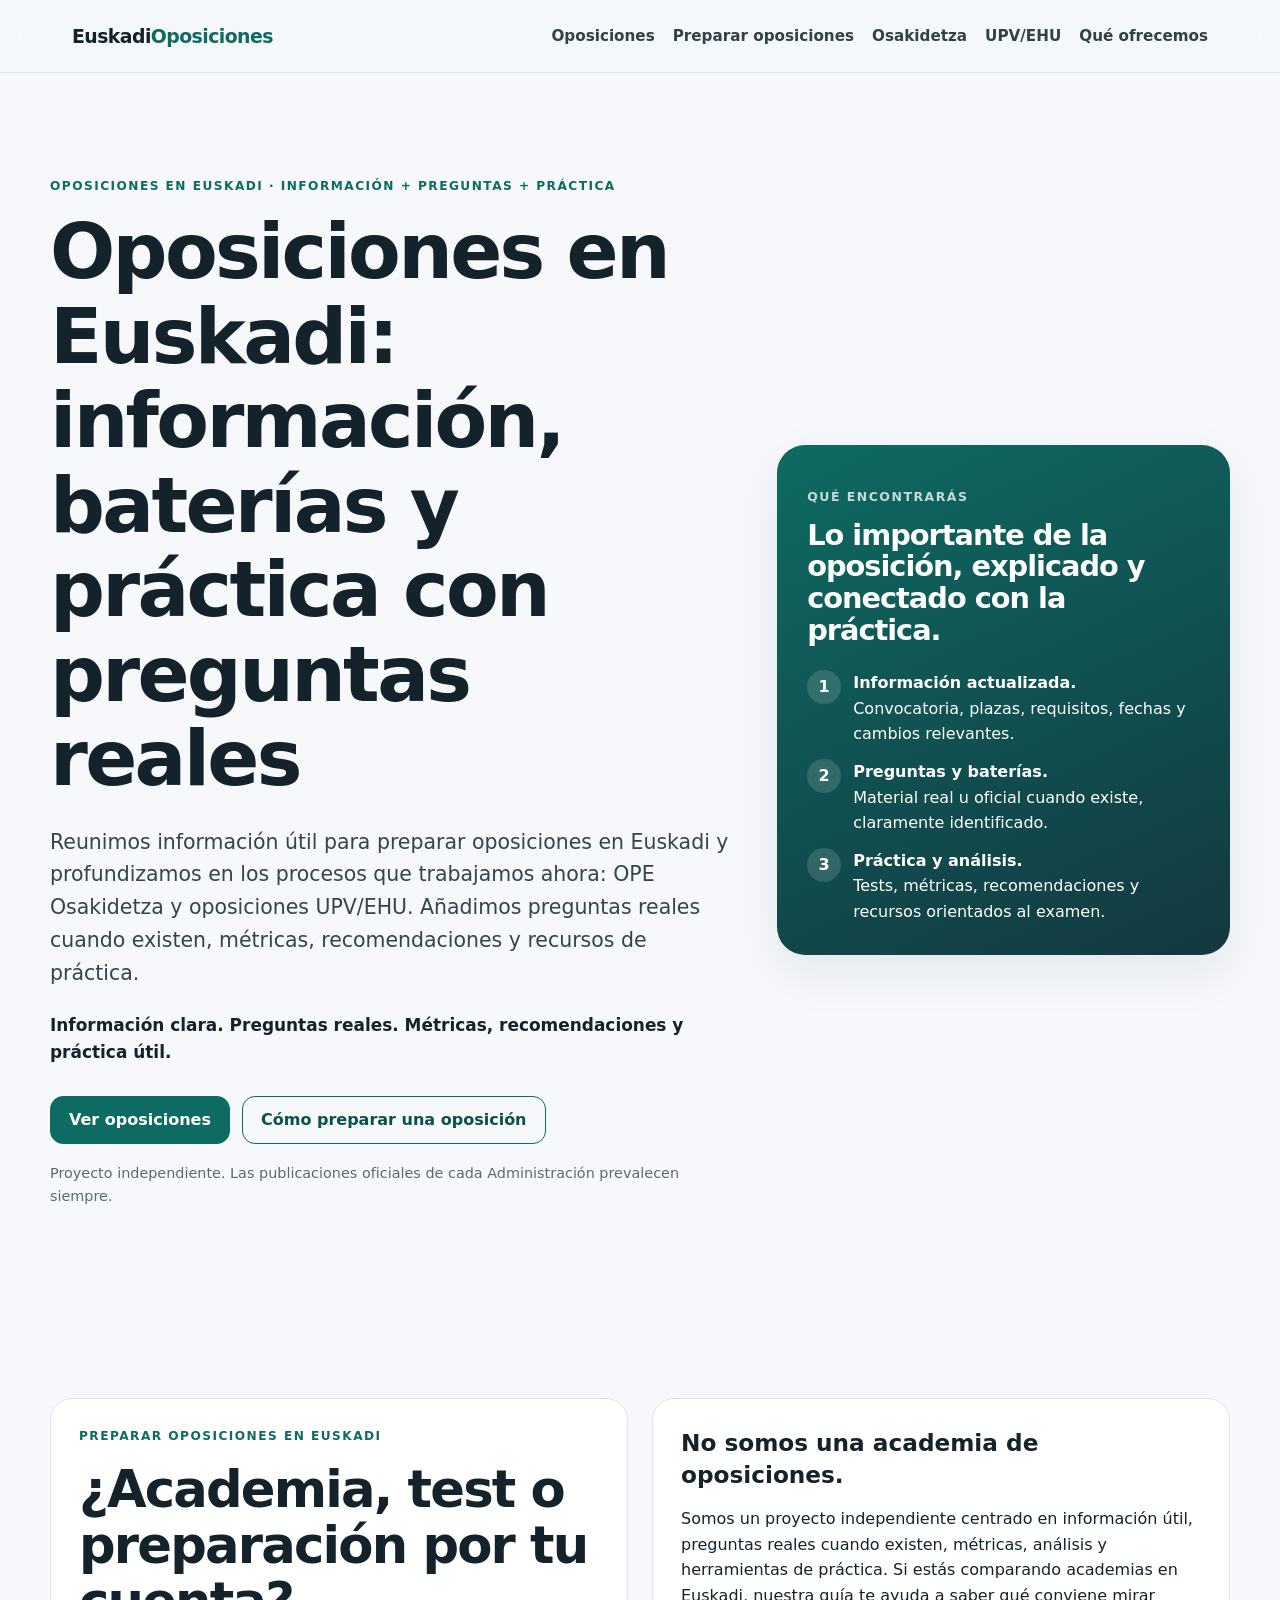
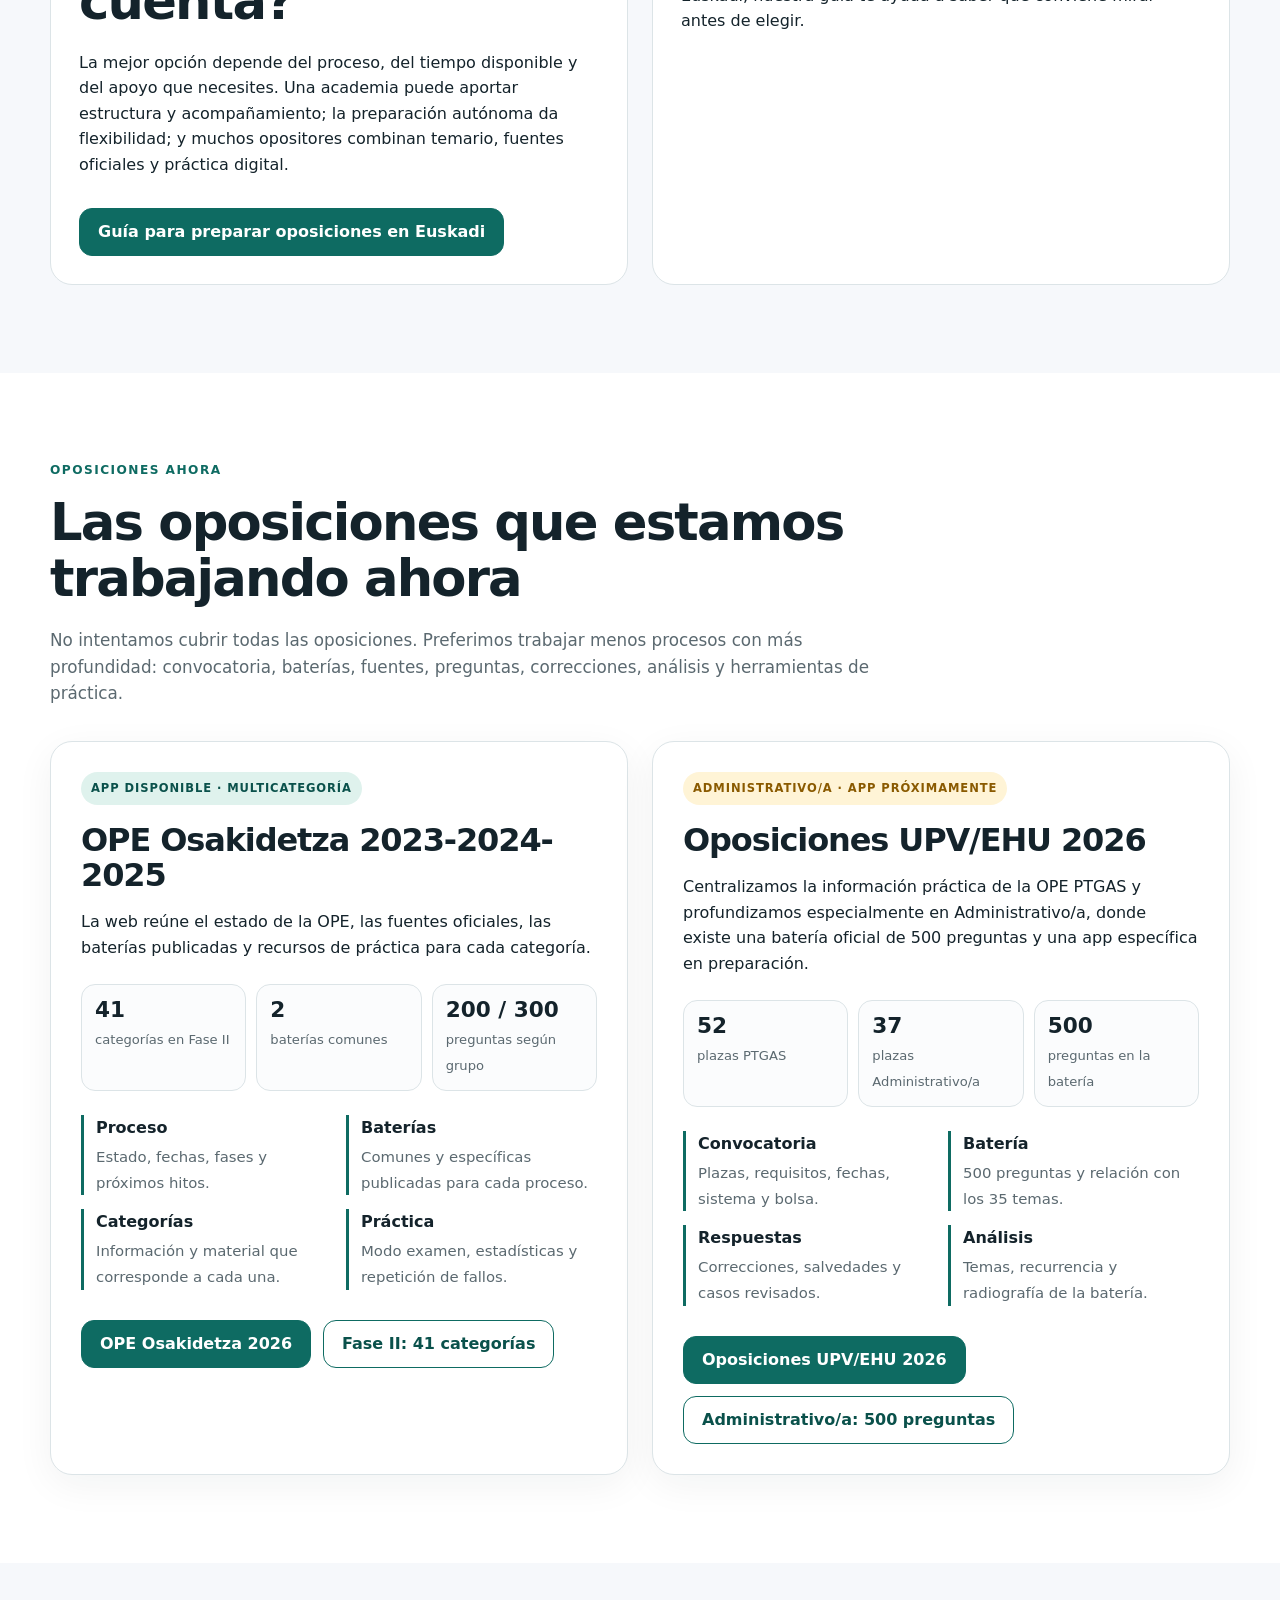
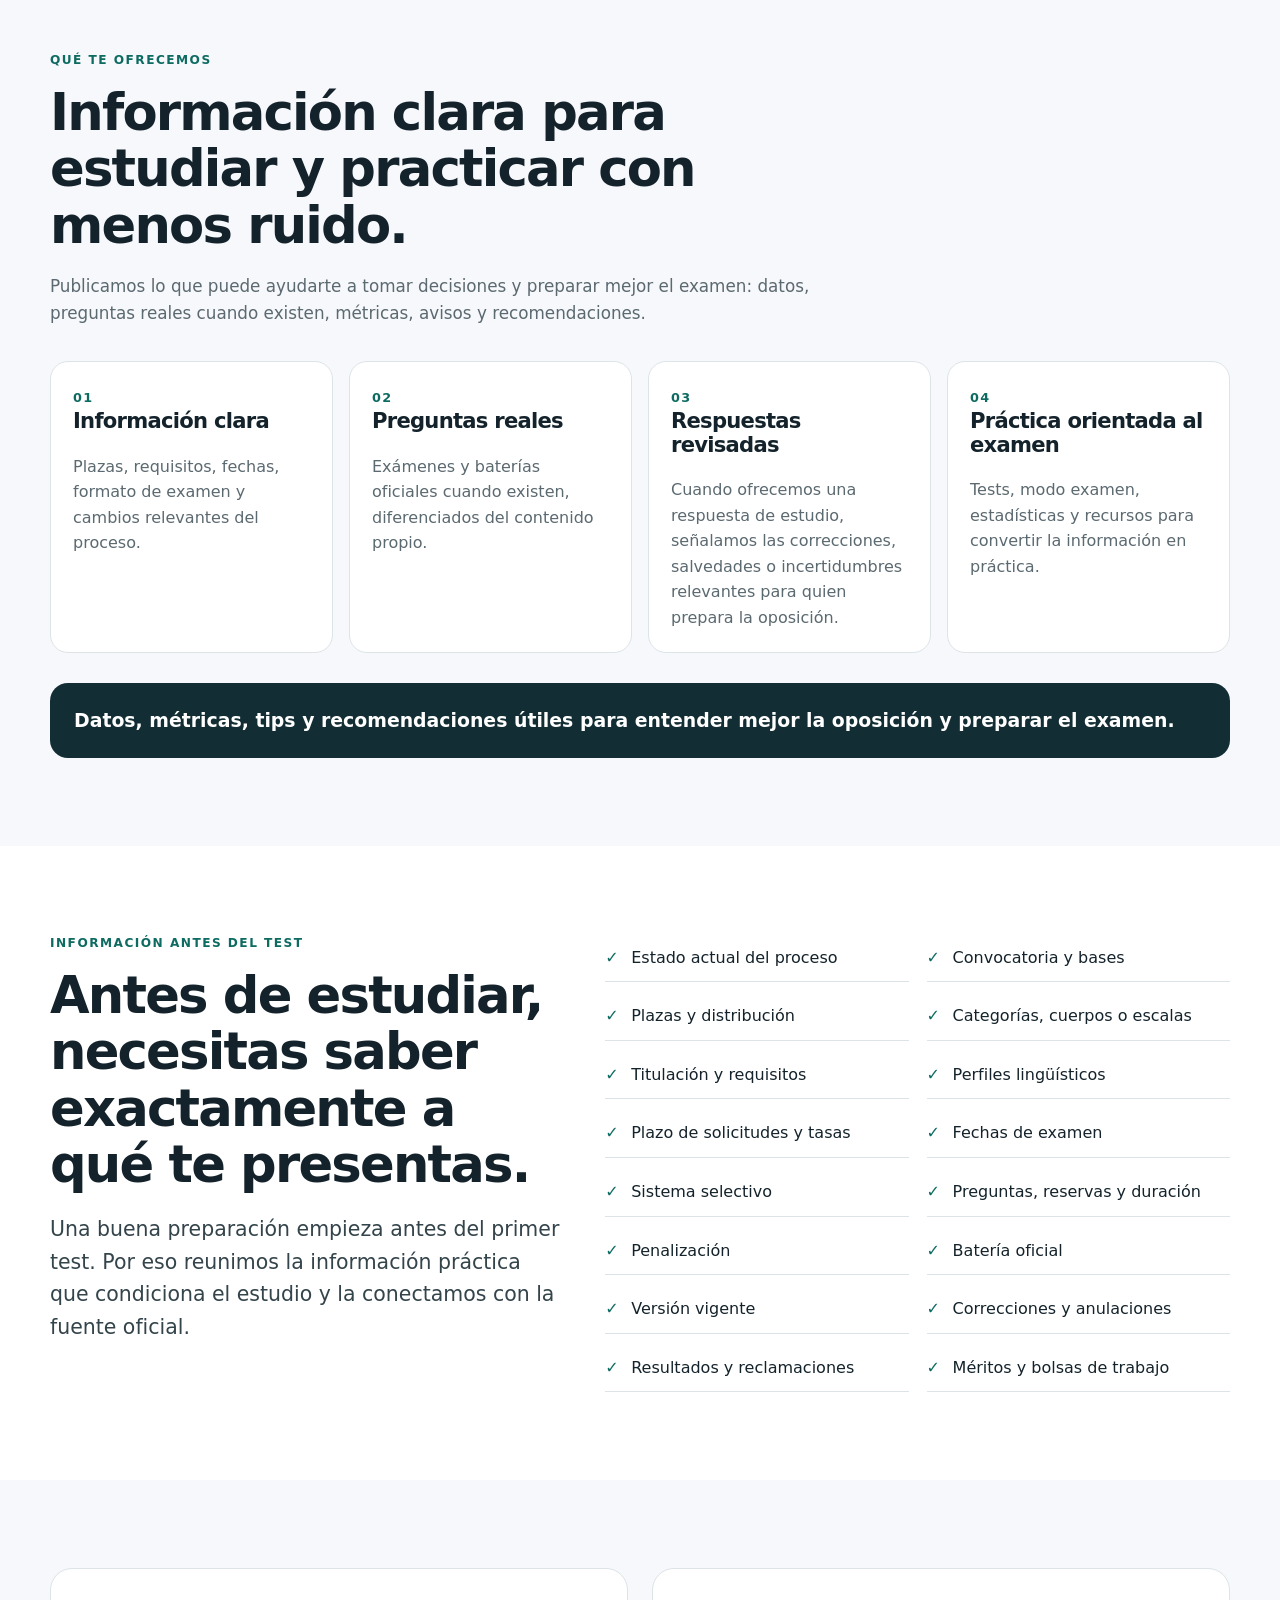
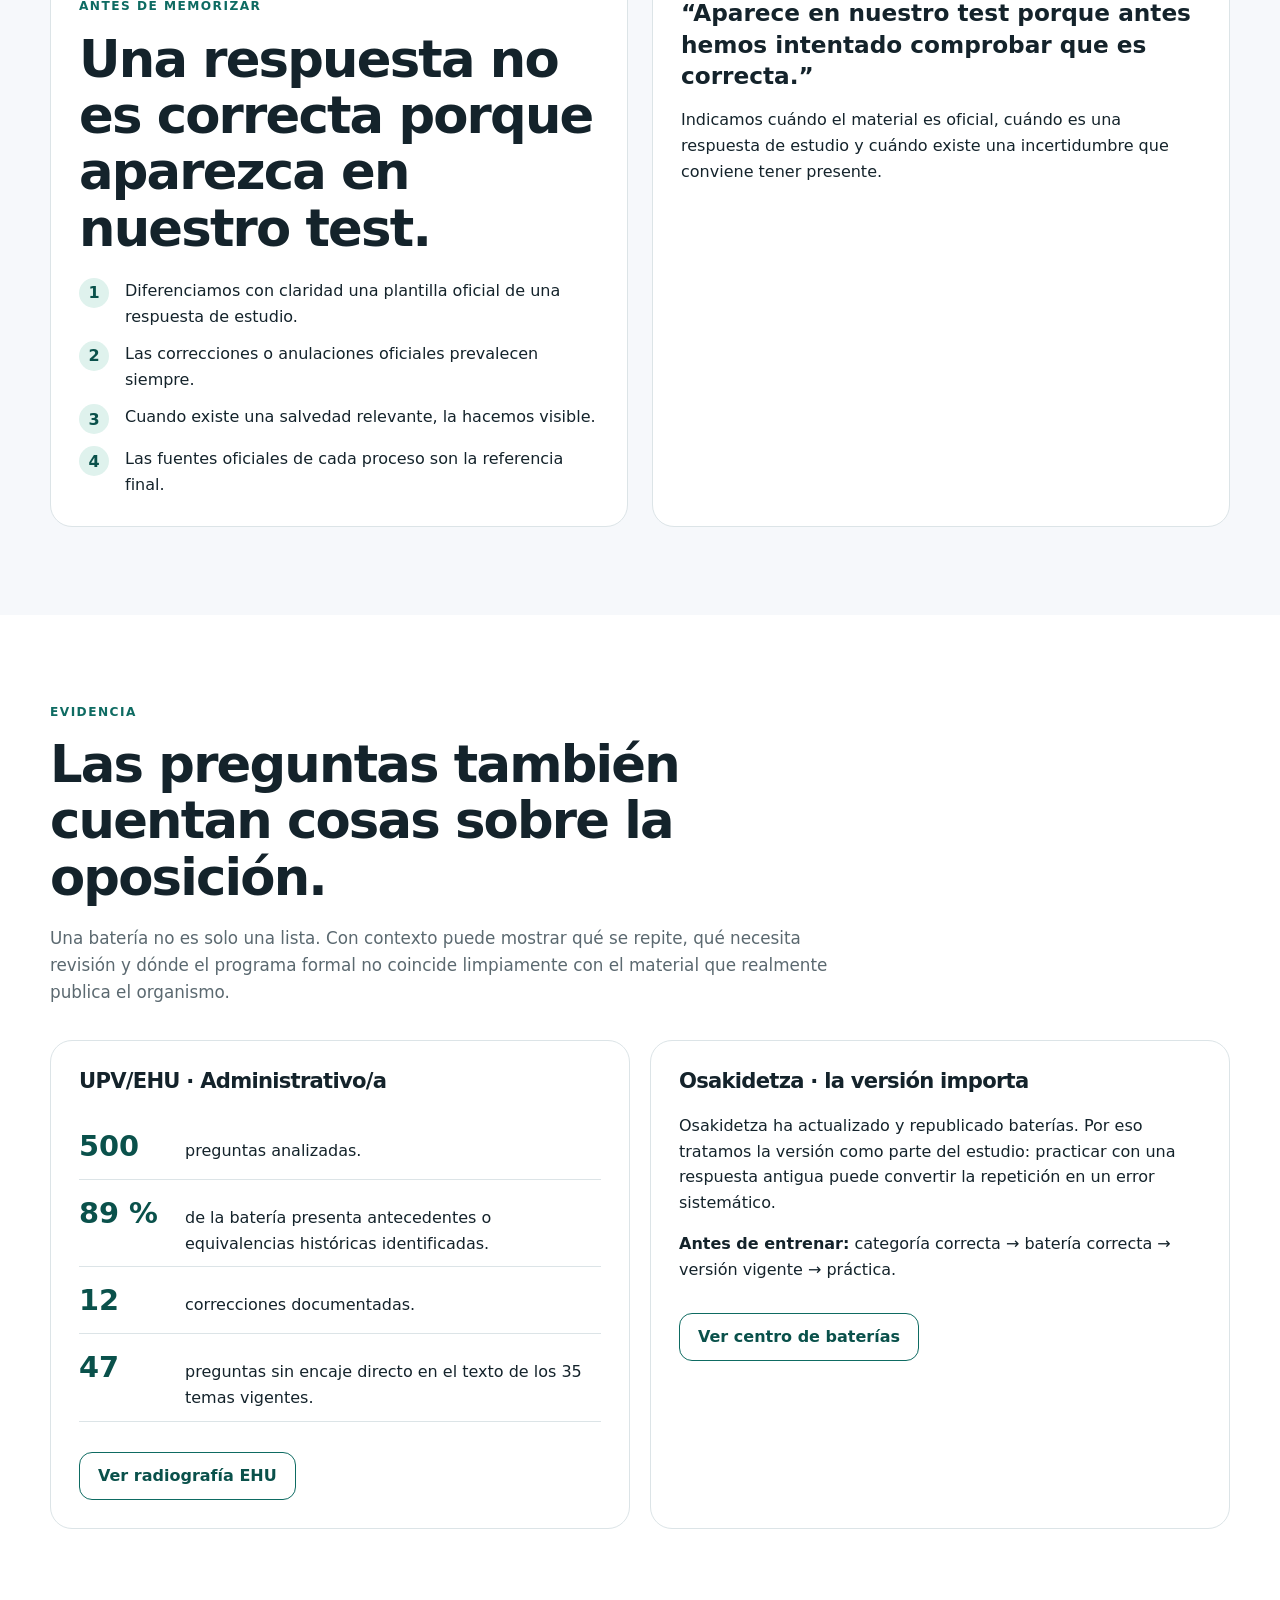
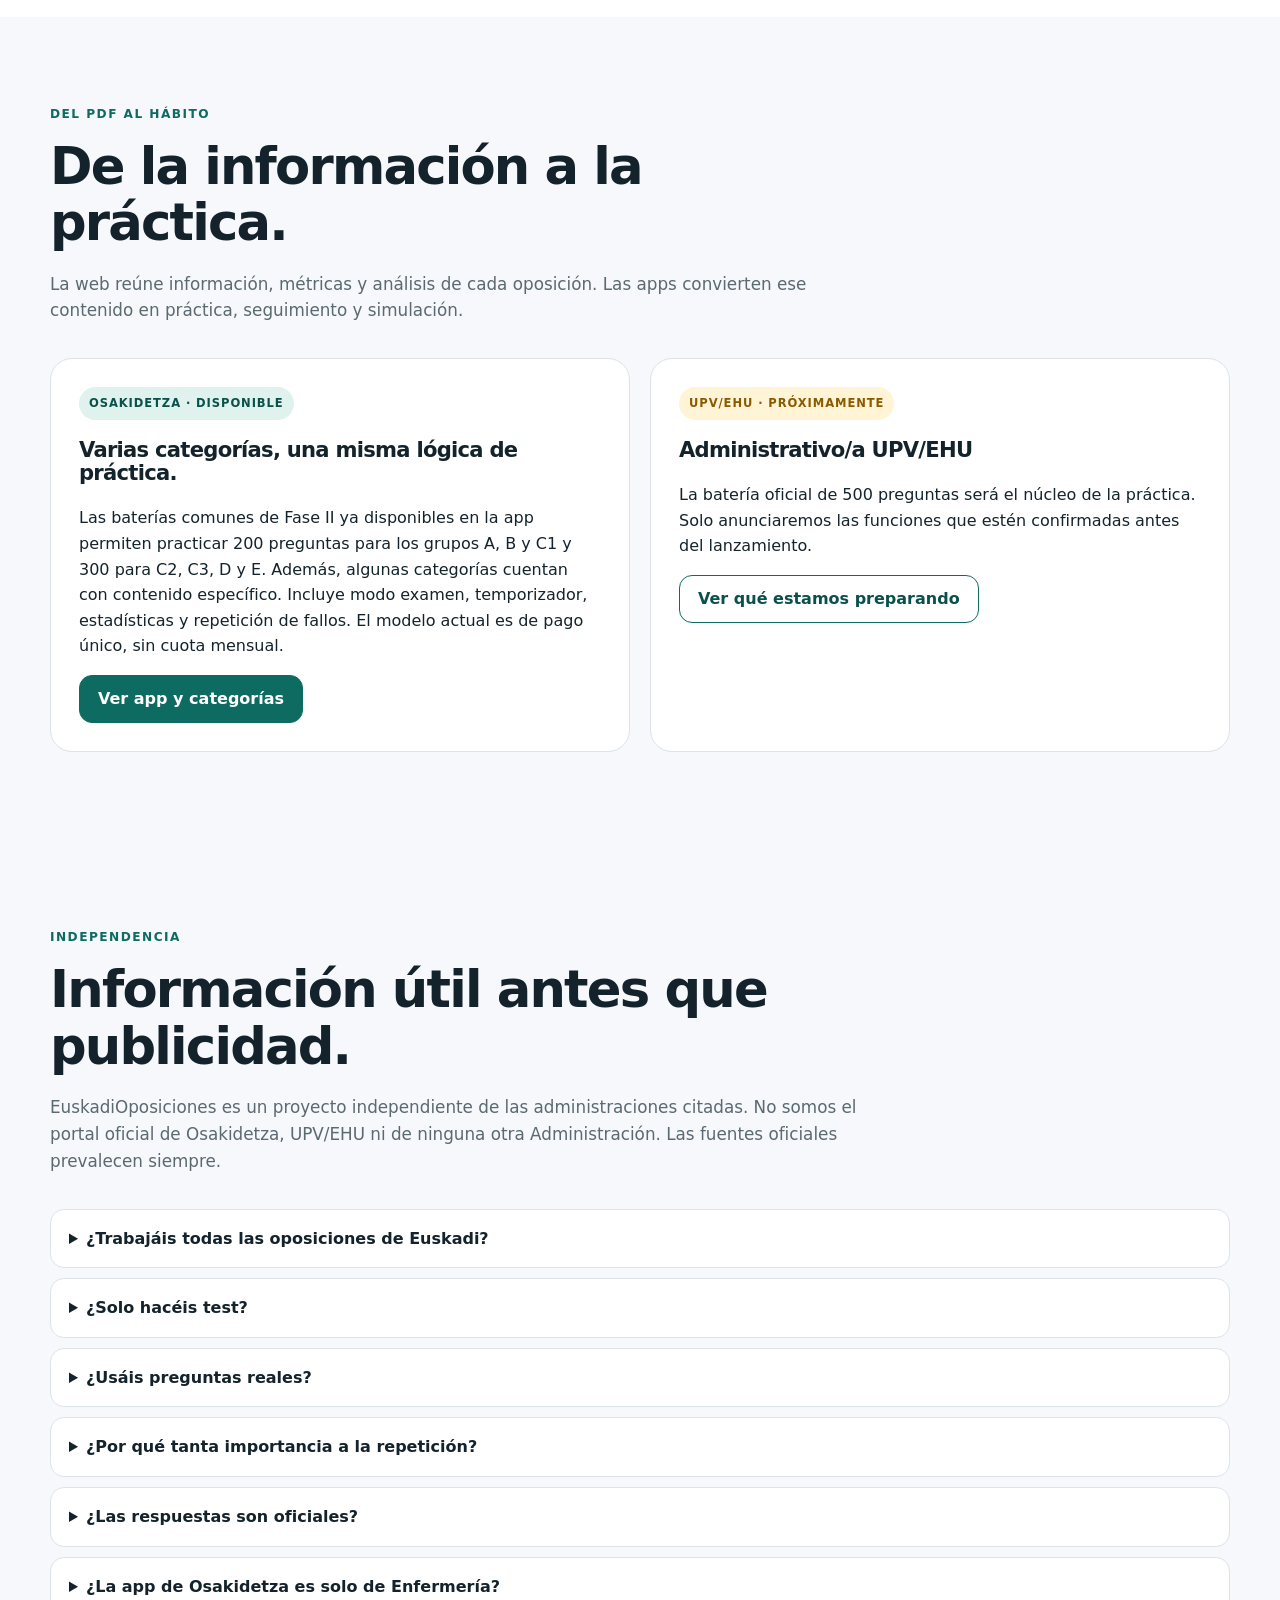
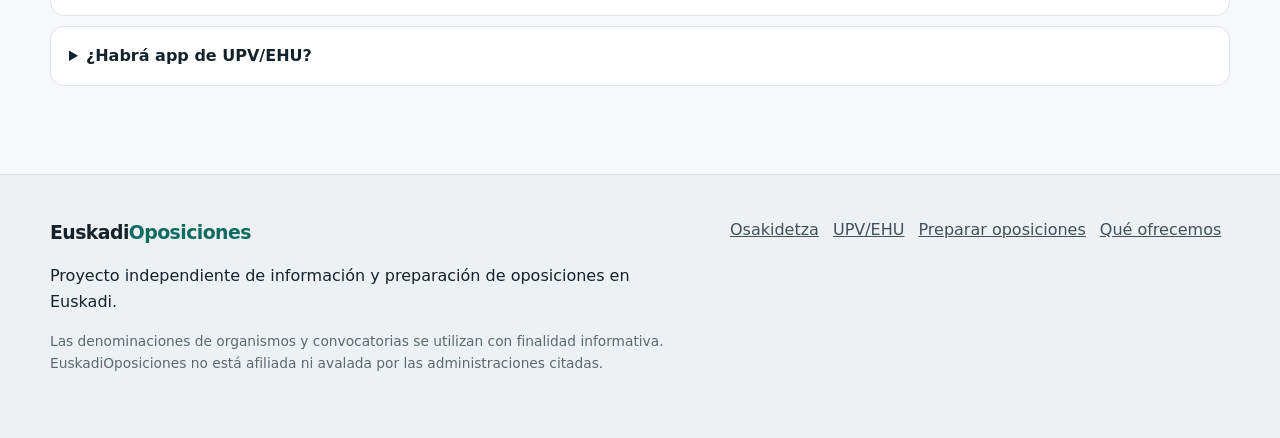
==== commit f1a9126c: "Add files via upload" ====
--- a/index.html
+++ b/index.html
@@ -1,100 +1,284 @@
-<!doctype html><html lang="es"><head>
-<meta charset="utf-8"><meta name="viewport" content="width=device-width,initial-scale=1">
-<title>Oposiciones UPV/EHU 2026 | 52 plazas PTGAS, baterías y fechas</title>
-<meta name="description" content="OPE UPV/EHU 2026: 52 plazas PTGAS, fechas y baterías oficiales. Administrativo: 37 plazas, batería de 500 preguntas y app de test próximamente.">
-<meta name="robots" content="index,follow,max-image-preview:large">
-<link rel="canonical" href="https://euskadioposiciones.com/upvehuoposicionesbateria/">
-<meta property="og:type" content="website"><meta property="og:title" content="Oposiciones UPV/EHU 2026 | 52 plazas PTGAS, baterías y fechas">
-<meta property="og:description" content="OPE UPV/EHU 2026: 52 plazas PTGAS, fechas y baterías oficiales. Administrativo: 37 plazas, batería de 500 preguntas y app de test próximamente."><meta property="og:url" content="https://euskadioposiciones.com/upvehuoposicionesbateria/">
-<link rel="icon" type="image/svg+xml" href="/upvehuoposicionesbateria/favicon.svg">
-<meta name="twitter:card" content="summary_large_image"><meta name="theme-color" content="#0b6b68">
-<link rel="stylesheet" href="assets/css/styles.css">
-<script type="application/ld+json">{"@context": "https://schema.org", "@type": "WebSite", "name": "Euskadi Oposiciones · UPV/EHU 2026", "url": "https://euskadioposiciones.com/upvehuoposicionesbateria/", "description": "Oposiciones UPV/EHU 2026: 52 plazas PTGAS, convocatorias, baterías oficiales y preparación especializada de Administrativo."}</script>
+<!doctype html>
+<html lang="es">
+<head>
+  <meta charset="utf-8">
+  <meta name="viewport" content="width=device-width, initial-scale=1">
+  <title>Oposiciones en Euskadi 2026 | Osakidetza, UPV/EHU y test</title>
+  <meta name="description" content="Información y recursos para oposiciones en Euskadi 2026: OPE Osakidetza, UPV/EHU, baterías oficiales, preguntas reales, test, métricas y apps.">
+  <link rel="canonical" href="https://euskadioposiciones.com/">
+  <meta property="og:type" content="website">
+  <meta property="og:site_name" content="EuskadiOposiciones">
+  <meta property="og:title" content="Oposiciones en Euskadi 2026 | Osakidetza, UPV/EHU y test">
+  <meta property="og:description" content="Información y recursos para oposiciones en Euskadi: Osakidetza, UPV/EHU, baterías oficiales, preguntas reales y test.">
+  <meta property="og:url" content="https://euskadioposiciones.com/">
+  <meta name="twitter:card" content="summary">
+  <meta name="theme-color" content="#0e6b62">
+  <link rel="icon" href="/favicon.svg" type="image/svg+xml">
+  <link rel="manifest" href="/manifest.webmanifest">
+  <link rel="stylesheet" href="/assets/styles.css">
+  <script type="application/ld+json">
+  {
+    "@context": "https://schema.org",
+    "@type": "WebSite",
+    "name": "EuskadiOposiciones",
+    "url": "https://euskadioposiciones.com/",
+    "description": "Información, baterías, preguntas reales y práctica para oposiciones en Euskadi, con cobertura actual de Osakidetza y UPV/EHU.",
+    "inLanguage": "es",
+    "about": [
+      {"@type": "Thing", "name": "Osakidetza"},
+      {"@type": "Thing", "name": "UPV/EHU"}
+    ]
+  }
+  </script>
 </head>
-<body data-build="EHU-V8.13-PRELANZAMIENTO"><a class="skip" href="#contenido">Saltar al contenido</a>
-<div class="announce"><div class="wrap"><span>OPE UPV/EHU 2026</span><span>52 plazas PTGAS</span><span>Solicitudes acceso general: 1–21 septiembre</span></div></div>
-<header class="header"><div class="wrap nav">
-<a class="brand" href="./"><span class="brand-mark">EO</span><span>Euskadi Oposiciones<small>UPV/EHU 2026</small></span></a>
-<nav class="links" aria-label="Principal">
-<a href="#que-se-convoca">52 plazas</a><a href="administrativo/">Administrativo</a><a href="baterias/">Baterías</a><a href="bolsa-trabajo-upv-ehu/">Bolsa EHU</a><a href="#convocatoria">Convocatoria</a>
-</nav>
-<a class="btn" href="#app">App próximamente</a>
-</div></header>
-<main id="contenido">
-<section class="hero"><div class="wrap hero-grid"><div>
-<span class="eyebrow">OPE PTGAS · UPV/EHU 2026</span>
-<h1>Oposiciones UPV/EHU 2026: <span style="color:var(--brand)">52 plazas PTGAS</span>, baterías y fechas</h1>
-<p class="lede">La <strong>OPE UPV/EHU 2026</strong> reúne <strong>48 plazas de acceso general</strong> y <strong>4 de promoción interna</strong>. Aquí puedes entender qué se convoca y seguir la preparación de Administrativo/a, la escala en la que se centra nuestra futura app.</p>
-<div class="actions"><a class="btn" href="administrativo/">Administrativo UPV/EHU 2026</a><a class="btn secondary" href="#que-se-convoca">Ver plazas y escalas</a></div><div class="mobile-priority"><strong>Ahora mismo:</strong> 52 plazas PTGAS · 48 de acceso general + 4 de promoción interna · solicitudes de acceso general hasta el 21 de septiembre.</div>
-<div class="mobile-facts" aria-label="Datos clave de la convocatoria"><span><b>52</b> plazas PTGAS</span><span><b>37</b> Administrativa</span><span><b>1–21 sep.</b> acceso general</span><span><b>App</b> solo Administrativo</span></div>
-<p class="updated">Última actualización: <time datetime="2026-09-06">6 de septiembre de 2026</time></p>
-<div class="proof-row"><span>Preguntas oficiales</span><span>Respuestas contrastadas</span><span>Especialización EHU</span></div>
-</div>
-<div class="app-card" aria-label="Vista conceptual del entrenamiento">
-<div class="app-top"><strong>Administrativo · batería</strong><span class="status">APP · PRÓXIMAMENTE</span></div>
-<div style="color:var(--muted);font-size:.85rem">Pregunta 313 · sesión de repaso</div>
-<div class="question">Elige la respuesta correcta y comprueba al instante qué debes volver a repetir.</div>
-<div class="option"><span class="letter">A</span><span>Primera opción</span></div>
-<div class="option good"><span class="letter">B</span><span><strong>Respuesta revisada</strong></span></div>
-<div class="option"><span class="letter">C</span><span>Tercera opción</span></div>
-<div class="mini-progress"><i></i></div>
-<p style="font-size:.83rem;color:var(--muted);margin-bottom:0">La interfaz es una demostración conceptual; la app aún no está publicada.</p>
-</div></div></section>
-
-<!-- EHU-V8.1-HUB52 -->
-<section class="section" id="que-se-convoca"><div class="wrap">
-<div class="section-head"><span class="kicker">Qué se convoca</span><h2>OPE UPV/EHU 2026: estado actual</h2><p class="lede">La convocatoria reúne 52 plazas PTGAS: 48 de acceso general y 4 de promoción interna. El plazo de solicitudes de acceso general está abierto del 1 al 21 de septiembre de 2026.</p></div>
-<div class="quick-answer"><strong>En una mirada:</strong> 37 plazas de Administrativo/a · 10 de Subalterno/a · 1 de Técnica de Gestión · Psicología · 4 de Auxiliar-administrativa por promoción interna. En Administrativo/a, el examen parte de una batería oficial de <strong>500 preguntas</strong> y nuestra app especializada llegará próximamente.</div>
-<div class="ope-grid">
-<a class="card link-card ope-card featured" href="administrativo/"><div class="ope-number">37</div><h3>Escala Administrativa</h3><p>Acceso general · Grupo C · 36 turno libre + 1 discapacidad. Batería oficial de 500 preguntas.</p><span class="mini-link">Ver Administrativo →</span></a>
-<a class="card link-card ope-card" href="subalterno/"><div class="ope-number">10</div><h3>Escala Subalterna</h3><p>Acceso general · 9 turno libre + 1 discapacidad. Convocatoria propia.</p><span class="mini-link">Ver Subalterno →</span></a>
-<div class="card ope-card"><div class="ope-number">1</div><h3>Técnica de Gestión · Psicología</h3><p>Acceso general. Proceso específico de Psicología.</p></div>
-<div class="card ope-card"><div class="ope-number">4</div><h3>Auxiliar-administrativa</h3><p>Promoción interna. Dirigida a personal funcionario de carrera que cumpla los requisitos de la convocatoria.</p></div>
-</div>
-<div class="notice"><strong>En total:</strong> 48 plazas son de acceso general y 4 corresponden a promoción interna. Nuestra app se centrará exclusivamente en las 37 plazas de la Escala Administrativa.</div>
-<div class="actions"><a class="btn secondary" href="https://www.ehu.eus/es/web/azp/epe-2023_24" target="_blank" rel="noopener">Ver OPE oficial UPV/EHU ↗</a></div>
-</div></section>
-
-<section class="section" id="metodo"><div class="wrap">
-<div class="section-head"><span class="kicker">Cómo se prepara esta oposición</span><h2>No necesitas otra montaña de apuntes. Necesitas controlar la batería.</h2><p class="lede">Cuando el examen parte de preguntas conocidas, la repetición dirigida gana peso: responder, detectar fallos y volver precisamente a lo que todavía cuesta.</p></div>
-<div class="grid3">
-<div class="card"><div class="icon">01</div><h3>Practica lo oficial</h3><p>La batería publicada por la propia EHU marca el terreno de preparación. Separamos siempre preguntas oficiales de cualquier contenido propio.</p></div>
-<div class="card"><div class="icon">02</div><h3>Corrige con criterio</h3><p>No basta con memorizar una letra: hay que saber qué respuesta se sostiene y qué correcciones, anulaciones o cambios deben prevalecer.</p></div>
-<div class="card"><div class="icon">03</div><h3>Repite lo que fallas</h3><p>El objetivo es convertir cientos de preguntas en reconocimiento rápido, concentrando el esfuerzo donde todavía dudas.</p></div>
-</div><div class="actions"><a class="btn secondary" href="bateria-500-preguntas-administrativo-ehu/">Test y batería de 500 preguntas de Administrativo UPV/EHU</a><a class="btn secondary" href="baterias/">Cómo funcionan las baterías oficiales UPV/EHU</a></div></div></section>
-
-<section class="section alt" id="confianza"><div class="wrap trust">
-<div><span class="kicker">Respuestas fiables</span><h2>La confianza no se promete. Se demuestra.</h2><p class="lede">Este examen tiene una batería oficial de preguntas. Nosotros hemos buscado y contrastado las respuestas con el temario para que puedas centrarte en practicar y repetir.</p>
-<div class="method"><div class="step"><h3>Partimos de la batería oficial</h3><p>Trabajamos con las preguntas publicadas para este proceso.</p></div><div class="step"><h3>Contrastamos con el temario</h3><p>Comprobamos cada respuesta con el temario para determinar cuál debe estudiarse.</p></div><div class="step"><h3>Aplicamos cualquier cambio posterior</h3><p>Si existe una rectificación, anulación o cambio válido, prevalece la versión definitiva.</p></div></div></div>
-<div class="trust-box"><span class="kicker" style="color:#bfe5df">Qué debes saber</span><h2 style="font-size:2.15rem">Una batería oficial. Respuestas ya contrastadas.</h2><ul><li>Las preguntas proceden de la batería oficial.</li><li>Las respuestas ya han sido buscadas y contrastadas.</li><li>El contraste se realiza con el temario.</li><li>Si existe un cambio posterior, estudiamos la versión definitiva.</li></ul><p>Tu trabajo es practicar y repetir hasta dominar las preguntas.</p></div>
-</div></section>
-
-<section class="section" id="convocatoria"><div class="wrap">
-<div class="section-head"><span class="kicker">Administrativo · convocatoria</span><h2>Los datos prácticos de la escala que estamos preparando.</h2><p class="lede">Plazas, plazo y requisitos principales de la Escala Administrativa, con enlace directo a la ficha oficial de la UPV/EHU.</p></div>
-<div class="data-strip"><div class="data"><b>37</b><span>plazas Administrativa</span></div><div class="data"><b>1–21 sep.</b><span>plazo de solicitudes</span></div><div class="data"><b>C</b><span>grupo · Bachiller o Técnico</span></div><div class="data"><b>Concurso-oposición</b><span>sistema selectivo</span></div></div>
-<div class="notice" style="margin-top:24px"><strong>Bolsa de trabajo:</strong> la propia EHU indica que para acceder a las bolsas es necesario participar en el proceso selectivo y realizar el examen. Consulta siempre las bases y publicaciones vigentes.</div>
-<div class="actions"><a class="btn" href="bolsa-trabajo-upv-ehu/">Cómo funciona la bolsa EHU</a><a class="btn secondary" href="https://www.ehu.eus/es/web/azp/epe-bilatzailea?acceso=&anyo=&estado=&fecha-convocatoria=&grupo=&idioma=es&pestanya=1&proceso=432&regimen=&tipo-convocatoria=1" target="_blank" rel="noopener">Ver convocatoria oficial EHU ↗</a></div>
-</div></section>
-
-<section class="section alt" id="app"><div class="wrap"><div class="product">
-<div><span class="kicker" style="color:#c1e8e2">Producto</span><h2>Test UPV/EHU Administrativo.<br>App próximamente.</h2><p><strong>Test UPV/EHU Administrativo</strong> es el nombre de trabajo de la app especializada que estamos preparando para la Escala Administrativa. Estará centrada en practicar las <strong>500 preguntas oficiales</strong>, repetir los fallos y consolidar respuestas contrastadas. No anunciamos acceso, compra ni suscripción mientras la app no esté publicada.</p><a class="btn" href="administrativo/#app-administrativo">Ver la app que estamos preparando</a></div>
-<div class="product-list"><div><strong>✓ Solo Administrativo/a</strong><br><small>El lanzamiento definido actualmente es para esta escala.</small></div><div><strong>✓ 500 preguntas oficiales</strong><br><small>La batería publicada para el proceso es el núcleo de la práctica.</small></div><div><strong>✓ Repetición dirigida</strong><br><small>Más frecuencia para fallos y preguntas inseguras.</small></div><div><strong>✓ Respuestas contrastadas</strong><br><small>Revisadas con el temario y actualizadas cuando proceda.</small></div></div>
-</div></div></section>
-
-<section class="section"><div class="wrap"><div class="section-head"><span class="kicker">Información UPV/EHU 2026</span><h2>Todo lo importante, conectado.</h2><p class="lede">Cada página responde a una duda distinta para que encuentres la información sin mezclar intenciones.</p></div><div class="grid3"><a class="card link-card" href="administrativo/"><div class="icon">A</div><h3>Administrativo UPV/EHU</h3><p>37 plazas, requisitos, batería oficial y preparación.</p></a><a class="card link-card" href="baterias/"><div class="icon">B</div><h3>Baterías oficiales</h3><p>Qué son y cómo convertirlas en repetición útil.</p></a><a class="card link-card" href="bolsa-trabajo-upv-ehu/"><div class="icon">EHU</div><h3>Bolsa de trabajo EHU</h3><p>Qué relación tiene con participar en el proceso y hacer el examen.</p></a></div><div class="actions"><a class="btn secondary" href="bateria-500-preguntas-administrativo-ehu/">Cómo preparar las 500 preguntas de Administrativo</a></div>
-<div class="section-head" style="margin-top:34px"><span class="kicker">Análisis de la batería</span><h2>Analiza la batería antes de memorizarla.</h2><p class="lede">Cuatro análisis propios para entender mejor las 500 preguntas de Administrativo sin mezclar la información de la convocatoria con el estudio de la batería.</p></div>
-<div class="grid2">
-<a class="card link-card" href="administrativo/radiografia-500-preguntas/"><div class="icon">500</div><h3>Radiografía de las 500 preguntas</h3><p>Distribución, peso de los bloques y hallazgos medidos sobre la batería oficial.</p></a>
-<a class="card link-card" href="administrativo/preguntas-por-tema/"><div class="icon">35</div><h3>Preguntas por tema</h3><p>Consulta cómo se relacionan las preguntas con los 35 temas del programa oficial.</p></a>
-<a class="card link-card" href="administrativo/preguntas-dudosas/"><div class="icon">?</div><h3>Preguntas dudosas y respuestas contrastadas</h3><p>Casos que han exigido revisión específica y explicación de la respuesta que debe estudiarse.</p></a>
-<a class="card link-card" href="administrativo/que-preguntas-se-repiten/"><div class="icon">↻</div><h3>Qué preguntas se repiten</h3><p>Continuidad histórica y patrones observados sin convertirlos en predicciones de examen.</p></a>
-</div></div></section>
-<section class="section faq"><div class="wrap"><div class="section-head"><span class="kicker">Preguntas frecuentes</span><h2>Lo importante, sin rodeos.</h2></div>
-<details><summary>¿La app ya está disponible?</summary><p>No. La app de Administrativo/a UPV/EHU se anunciará como “próximamente” hasta su publicación efectiva.</p></details>
-<details><summary>¿También habrá app de Subalterno?</summary><p>El lanzamiento definido actualmente es exclusivamente de Administrativo/a. La página de Subalterno se mantiene como información útil sobre esa escala, no como promesa de producto.</p></details>
-<details><summary>¿Las preguntas son oficiales?</summary><p>Sí. La preparación se construye alrededor de la batería oficial de preguntas publicada para este proceso de la UPV/EHU.</p></details>
-<details><summary>¿Cómo tratáis una respuesta anulada o corregida?</summary><p>Si existe una rectificación, anulación o cambio posterior válido, actualizamos la respuesta que debe estudiarse y prevalece la versión definitiva.</p></details>
-</div></section>
-</main>
-<footer class="footer"><div class="wrap footer-grid"><div><strong>Euskadi Oposiciones · UPV/EHU 2026</strong><br>Proyecto independiente de preparación.</div><div>La información oficial prevalece siempre sobre esta web.</div></div></footer>
-<script src="assets/js/site.js"></script></body></html>+<body>
+  <a class="skip-link" href="#contenido">Saltar al contenido</a>
+  <header class="site-header">
+    <div class="header-inner">
+      <a class="brand" href="/" aria-label="EuskadiOposiciones, inicio">Euskadi<span class="brand-dot">Oposiciones</span></a>
+      <button class="nav-toggle" type="button" aria-controls="nav-main" aria-expanded="false">Menú</button>
+      <nav class="nav-main" id="nav-main" aria-label="Navegación principal">
+        <a href="#oposiciones">Oposiciones</a>
+        <a href="/preparar-oposiciones-euskadi/">Preparar oposiciones</a>
+        <a href="/opeosakidetza/">Osakidetza</a>
+        <a href="/upvehuoposicionesbateria/">UPV/EHU</a>
+        <a href="#metodo">Qué ofrecemos</a>
+      </nav>
+    </div>
+  </header>
+
+  <main id="contenido">
+    <section class="hero" id="inicio">
+      <div class="hero-grid">
+        <div>
+          <p class="eyebrow">Oposiciones en Euskadi · información + preguntas + práctica</p>
+          <h1>Oposiciones en Euskadi: información, baterías y práctica con preguntas reales</h1>
+          <p class="lead">Reunimos información útil para preparar oposiciones en Euskadi y profundizamos en los procesos que trabajamos ahora: OPE Osakidetza y oposiciones UPV/EHU. Añadimos preguntas reales cuando existen, métricas, recomendaciones y recursos de práctica.</p>
+          <p class="hero-line">Información clara. Preguntas reales. Métricas, recomendaciones y práctica útil.</p>
+          <div class="actions">
+            <a class="btn btn--primary" href="#oposiciones">Ver oposiciones</a>
+            <a class="btn btn--ghost" href="/preparar-oposiciones-euskadi/">Cómo preparar una oposición</a>
+          </div>
+          <p class="microcopy">Proyecto independiente. Las publicaciones oficiales de cada Administración prevalecen siempre.</p>
+        </div>
+        <aside class="hero-panel" aria-label="Qué ofrecemos en cada oposición">
+          <p class="mini-label">Qué encontrarás</p>
+          <h2>Lo importante de la oposición, explicado y conectado con la práctica.</h2>
+          <ul class="signal-list">
+            <li><span class="signal-num">1</span><span><strong>Información actualizada.</strong><br>Convocatoria, plazas, requisitos, fechas y cambios relevantes.</span></li>
+            <li><span class="signal-num">2</span><span><strong>Preguntas y baterías.</strong><br>Material real u oficial cuando existe, claramente identificado.</span></li>
+            <li><span class="signal-num">3</span><span><strong>Práctica y análisis.</strong><br>Tests, métricas, recomendaciones y recursos orientados al examen.</span></li>
+          </ul>
+        </aside>
+      </div>
+    </section>
+
+
+    <section class="section" id="preparacion-euskadi">
+      <div class="container trust-grid">
+        <article class="trust-card">
+          <p class="eyebrow">Preparar oposiciones en Euskadi</p>
+          <h2>¿Academia, test o preparación por tu cuenta?</h2>
+          <p>La mejor opción depende del proceso, del tiempo disponible y del apoyo que necesites. Una academia puede aportar estructura y acompañamiento; la preparación autónoma da flexibilidad; y muchos opositores combinan temario, fuentes oficiales y práctica digital.</p>
+          <div class="actions">
+            <a class="btn btn--primary" href="/preparar-oposiciones-euskadi/">Guía para preparar oposiciones en Euskadi</a>
+          </div>
+        </article>
+        <aside class="trust-card">
+          <p class="quote">No somos una academia de oposiciones.</p>
+          <p>Somos un proyecto independiente centrado en información útil, preguntas reales cuando existen, métricas, análisis y herramientas de práctica. Si estás comparando academias en Euskadi, nuestra guía te ayuda a saber qué conviene mirar antes de elegir.</p>
+        </aside>
+      </div>
+    </section>
+
+    <section class="section section--surface" id="oposiciones">
+      <div class="container">
+        <div class="section-intro">
+          <p class="eyebrow">Oposiciones ahora</p>
+          <h2>Las oposiciones que estamos trabajando ahora</h2>
+          <p>No intentamos cubrir todas las oposiciones. Preferimos trabajar menos procesos con más profundidad: convocatoria, baterías, fuentes, preguntas, correcciones, análisis y herramientas de práctica.</p>
+        </div>
+        <div class="ope-grid">
+          <article class="ope-card" data-ope-card data-ope="osakidetza">
+            <span class="status-badge">App disponible · multicategoría</span>
+            <h3>OPE Osakidetza 2023-2024-2025</h3>
+            <p>La web reúne el estado de la OPE, las fuentes oficiales, las baterías publicadas y recursos de práctica para cada categoría.</p>
+            <div class="stat-row" aria-label="Datos destacados Osakidetza">
+              <div class="stat"><strong>41</strong><span>categorías en Fase II</span></div>
+              <div class="stat"><strong>2</strong><span>baterías comunes</span></div>
+              <div class="stat"><strong>200 / 300</strong><span>preguntas según grupo</span></div>
+            </div>
+            <div class="feature-grid">
+              <div class="feature"><strong>Proceso</strong><span>Estado, fechas, fases y próximos hitos.</span></div>
+              <div class="feature"><strong>Baterías</strong><span>Comunes y específicas publicadas para cada proceso.</span></div>
+              <div class="feature"><strong>Categorías</strong><span>Información y material que corresponde a cada una.</span></div>
+              <div class="feature"><strong>Práctica</strong><span>Modo examen, estadísticas y repetición de fallos.</span></div>
+            </div>
+            <div class="actions">
+              <a class="btn btn--primary" href="/opeosakidetza/">OPE Osakidetza 2026</a>
+              <a class="btn btn--ghost" href="/opeosakidetza/fase-2-osakidetza-2026/">Fase II: 41 categorías</a>
+            </div>
+          </article>
+
+          <article class="ope-card" data-ope-card data-ope="ehu">
+            <span class="status-badge status-badge--soon">Administrativo/a · app próximamente</span>
+            <h3>Oposiciones UPV/EHU 2026</h3>
+            <p>Centralizamos la información práctica de la OPE PTGAS y profundizamos especialmente en Administrativo/a, donde existe una batería oficial de 500 preguntas y una app específica en preparación.</p>
+            <div class="stat-row" aria-label="Datos destacados UPV/EHU">
+              <div class="stat"><strong>52</strong><span>plazas PTGAS</span></div>
+              <div class="stat"><strong>37</strong><span>plazas Administrativo/a</span></div>
+              <div class="stat"><strong>500</strong><span>preguntas en la batería</span></div>
+            </div>
+            <div class="feature-grid">
+              <div class="feature"><strong>Convocatoria</strong><span>Plazas, requisitos, fechas, sistema y bolsa.</span></div>
+              <div class="feature"><strong>Batería</strong><span>500 preguntas y relación con los 35 temas.</span></div>
+              <div class="feature"><strong>Respuestas</strong><span>Correcciones, salvedades y casos revisados.</span></div>
+              <div class="feature"><strong>Análisis</strong><span>Temas, recurrencia y radiografía de la batería.</span></div>
+            </div>
+            <div class="actions">
+              <a class="btn btn--primary" href="/upvehuoposicionesbateria/">Oposiciones UPV/EHU 2026</a>
+              <a class="btn btn--ghost" href="/upvehuoposicionesbateria/administrativo/">Administrativo/a: 500 preguntas</a>
+            </div>
+          </article>
+        </div>
+      </div>
+    </section>
+
+    <section class="section" id="metodo">
+      <div class="container">
+        <div class="section-intro">
+          <p class="eyebrow">Qué te ofrecemos</p>
+          <h2>Información clara para estudiar y practicar con menos ruido.</h2>
+          <p>Publicamos lo que puede ayudarte a tomar decisiones y preparar mejor el examen: datos, preguntas reales cuando existen, métricas, avisos y recomendaciones.</p>
+        </div>
+        <div class="method-grid">
+          <article class="method-step" data-method-step><span class="step-num">01</span><h3>Información clara</h3><p>Plazas, requisitos, fechas, formato de examen y cambios relevantes del proceso.</p></article>
+          <article class="method-step" data-method-step><span class="step-num">02</span><h3>Preguntas reales</h3><p>Exámenes y baterías oficiales cuando existen, diferenciados del contenido propio.</p></article>
+          <article class="method-step" data-method-step><span class="step-num">03</span><h3>Respuestas revisadas</h3><p>Cuando ofrecemos una respuesta de estudio, señalamos las correcciones, salvedades o incertidumbres relevantes para quien prepara la oposición.</p></article>
+          <article class="method-step" data-method-step><span class="step-num">04</span><h3>Práctica orientada al examen</h3><p>Tests, modo examen, estadísticas y recursos para convertir la información en práctica.</p></article>
+        </div>
+        <div class="callout">Datos, métricas, tips y recomendaciones útiles para entender mejor la oposición y preparar el examen.</div>
+      </div>
+    </section>
+
+    <section class="section section--surface" id="informacion">
+      <div class="container info-layout">
+        <div>
+          <p class="eyebrow">Información antes del test</p>
+          <h2>Antes de estudiar, necesitas saber exactamente a qué te presentas.</h2>
+          <p class="lead">Una buena preparación empieza antes del primer test. Por eso reunimos la información práctica que condiciona el estudio y la conectamos con la fuente oficial.</p>
+        </div>
+        <ul class="info-list" aria-label="Información que cubrimos en cada oposición">
+          <li>Estado actual del proceso</li><li>Convocatoria y bases</li><li>Plazas y distribución</li><li>Categorías, cuerpos o escalas</li><li>Titulación y requisitos</li><li>Perfiles lingüísticos</li><li>Plazo de solicitudes y tasas</li><li>Fechas de examen</li><li>Sistema selectivo</li><li>Preguntas, reservas y duración</li><li>Penalización</li><li>Batería oficial</li><li>Versión vigente</li><li>Correcciones y anulaciones</li><li>Resultados y reclamaciones</li><li>Méritos y bolsas de trabajo</li>
+        </ul>
+      </div>
+    </section>
+
+    <section class="section" id="fiabilidad">
+      <div class="container trust-grid">
+        <article class="trust-card">
+          <p class="eyebrow">Antes de memorizar</p>
+          <h2>Una respuesta no es correcta porque aparezca en nuestro test.</h2>
+          <ul class="numbered">
+            <li>Diferenciamos con claridad una plantilla oficial de una respuesta de estudio.</li>
+            <li>Las correcciones o anulaciones oficiales prevalecen siempre.</li>
+            <li>Cuando existe una salvedad relevante, la hacemos visible.</li>
+            <li>Las fuentes oficiales de cada proceso son la referencia final.</li>
+          </ul>
+        </article>
+        <aside class="trust-card">
+          <p class="quote">“Aparece en nuestro test porque antes hemos intentado comprobar que es correcta.”</p>
+          <p>Indicamos cuándo el material es oficial, cuándo es una respuesta de estudio y cuándo existe una incertidumbre que conviene tener presente.</p>
+        </aside>
+      </div>
+    </section>
+
+    <section class="section section--surface" id="analisis">
+      <div class="container">
+        <div class="section-intro">
+          <p class="eyebrow">Evidencia</p>
+          <h2>Las preguntas también cuentan cosas sobre la oposición.</h2>
+          <p>Una batería no es solo una lista. Con contexto puede mostrar qué se repite, qué necesita revisión y dónde el programa formal no coincide limpiamente con el material que realmente publica el organismo.</p>
+        </div>
+        <div class="analysis-grid">
+          <article class="analysis-card">
+            <h3>UPV/EHU · Administrativo/a</h3>
+            <div class="metric-line"><strong>500</strong><span>preguntas analizadas.</span></div>
+            <div class="metric-line"><strong>89 %</strong><span>de la batería presenta antecedentes o equivalencias históricas identificadas.</span></div>
+            <div class="metric-line"><strong>12</strong><span>correcciones documentadas.</span></div>
+            <div class="metric-line"><strong>47</strong><span>preguntas sin encaje directo en el texto de los 35 temas vigentes.</span></div>
+            <div class="actions"><a class="btn btn--ghost" href="/upvehuoposicionesbateria/administrativo/radiografia-500-preguntas/">Ver radiografía EHU</a></div>
+          </article>
+          <article class="analysis-card">
+            <h3>Osakidetza · la versión importa</h3>
+            <p>Osakidetza ha actualizado y republicado baterías. Por eso tratamos la versión como parte del estudio: practicar con una respuesta antigua puede convertir la repetición en un error sistemático.</p>
+            <p><strong>Antes de entrenar:</strong> categoría correcta → batería correcta → versión vigente → práctica.</p>
+            <div class="actions"><a class="btn btn--ghost" href="/opeosakidetza/baterias-oficiales/">Ver centro de baterías</a></div>
+          </article>
+        </div>
+      </div>
+    </section>
+
+    <section class="section" id="apps">
+      <div class="container">
+        <div class="section-intro">
+          <p class="eyebrow">Del PDF al hábito</p>
+          <h2>De la información a la práctica.</h2>
+          <p>La web reúne información, métricas y análisis de cada oposición. Las apps convierten ese contenido en práctica, seguimiento y simulación.</p>
+        </div>
+        <div class="app-grid">
+          <article class="app-card">
+            <span class="status-badge">Osakidetza · disponible</span>
+            <h3>Varias categorías, una misma lógica de práctica.</h3>
+            <p>Las baterías comunes de Fase II ya disponibles en la app permiten practicar 200 preguntas para los grupos A, B y C1 y 300 para C2, C3, D y E. Además, algunas categorías cuentan con contenido específico. Incluye modo examen, temporizador, estadísticas y repetición de fallos. El modelo actual es de pago único, sin cuota mensual.</p>
+            <a class="btn btn--primary" href="/opeosakidetza/">Ver app y categorías</a>
+          </article>
+          <article class="app-card">
+            <span class="status-badge status-badge--soon">UPV/EHU · próximamente</span>
+            <h3>Administrativo/a UPV/EHU</h3>
+            <p>La batería oficial de 500 preguntas será el núcleo de la práctica. Solo anunciaremos las funciones que estén confirmadas antes del lanzamiento.</p>
+            <a class="btn btn--ghost" href="/upvehuoposicionesbateria/administrativo/">Ver qué estamos preparando</a>
+          </article>
+        </div>
+      </div>
+    </section>
+
+
+    <section class="section" id="independencia">
+      <div class="container">
+        <div class="section-intro">
+          <p class="eyebrow">Independencia</p>
+          <h2>Información útil antes que publicidad.</h2>
+          <p>EuskadiOposiciones es un proyecto independiente de las administraciones citadas. No somos el portal oficial de Osakidetza, UPV/EHU ni de ninguna otra Administración. Las fuentes oficiales prevalecen siempre.</p>
+        </div>
+        <div class="faq" aria-label="Preguntas frecuentes">
+          <details><summary>¿Trabajáis todas las oposiciones de Euskadi?</summary><p>No. Preferimos incorporar procesos cuando podemos aportar profundidad. Ahora mismo nos centramos en Osakidetza y UPV/EHU.</p></details>
+          <details><summary>¿Solo hacéis test?</summary><p>No. También publicamos información de convocatoria, baterías, métricas, análisis, correcciones relevantes y recomendaciones de estudio.</p></details>
+          <details><summary>¿Usáis preguntas reales?</summary><p>Sí, cuando existen exámenes reales o baterías oficiales adecuados para el proceso. En la web indicamos claramente cuándo el material es oficial y cuándo es contenido propio o adaptado.</p></details>
+          <details><summary>¿Por qué tanta importancia a la repetición?</summary><p>Porque volver sobre errores y dudas ayuda a detectar puntos débiles y llegar al examen con más práctica sobre el material que realmente cuenta.</p></details>
+          <details><summary>¿Las respuestas son oficiales?</summary><p>Solo se presentan como oficiales cuando existe una publicación oficial que lo permita. Una respuesta de estudio contrastada no debe confundirse con una plantilla oficial.</p></details>
+          <details><summary>¿La app de Osakidetza es solo de Enfermería?</summary><p>No. Es multicategoría. Además de las categorías con contenido específico, las baterías comunes de Fase II ya están disponibles en la app: 200 preguntas para A, B y C1 y 300 para C2, C3, D y E.</p></details>
+          <details><summary>¿Habrá app de UPV/EHU?</summary><p>Está prevista inicialmente para Administrativo/a. Mientras no esté publicada figura como “próximamente”.</p></details>
+        </div>
+      </div>
+    </section>
+  </main>
+
+  <footer class="site-footer">
+    <div class="footer-inner">
+      <div>
+        <a class="brand" href="/">Euskadi<span class="brand-dot">Oposiciones</span></a>
+        <p>Proyecto independiente de información y preparación de oposiciones en Euskadi.</p>
+        <p class="disclaimer">Las denominaciones de organismos y convocatorias se utilizan con finalidad informativa. EuskadiOposiciones no está afiliada ni avalada por las administraciones citadas.</p>
+      </div>
+      <nav class="footer-links" aria-label="Enlaces de pie de página">
+        <a href="/opeosakidetza/">Osakidetza</a>
+        <a href="/upvehuoposicionesbateria/">UPV/EHU</a>
+        <a href="/preparar-oposiciones-euskadi/">Preparar oposiciones</a>
+        <a href="#metodo">Qué ofrecemos</a>
+      </nav>
+    </div>
+  </footer>
+  <script src="/assets/site.js"></script>
+</body>
+</html>
--- a/assets/styles.css
+++ b/assets/styles.css
@@ -0,0 +1,261 @@
+:root {
+  --bg: #f6f8fb;
+  --surface: #ffffff;
+  --surface-2: #eef4f3;
+  --ink: #14232b;
+  --muted: #5b6970;
+  --line: #dce4e7;
+  --brand: #0e6b62;
+  --brand-strong: #0a514b;
+  --accent: #dff2ed;
+  --warning: #8a5a00;
+  --warning-bg: #fff4d6;
+  --shadow: 0 18px 50px rgba(18, 39, 48, 0.08);
+  --radius: 22px;
+  --max: 1180px;
+}
+
+* { box-sizing: border-box; }
+html { scroll-behavior: smooth; }
+body {
+  margin: 0;
+  font-family: Inter, ui-sans-serif, system-ui, -apple-system, BlinkMacSystemFont, "Segoe UI", sans-serif;
+  color: var(--ink);
+  background: var(--bg);
+  line-height: 1.6;
+}
+a { color: inherit; }
+img, svg { max-width: 100%; }
+.skip-link {
+  position: absolute;
+  left: 12px;
+  top: -60px;
+  z-index: 999;
+  padding: 10px 14px;
+  border-radius: 10px;
+  background: var(--ink);
+  color: #fff;
+}
+.skip-link:focus { top: 12px; }
+
+.site-header {
+  position: sticky;
+  top: 0;
+  z-index: 50;
+  backdrop-filter: blur(14px);
+  background: rgba(246, 248, 251, 0.9);
+  border-bottom: 1px solid rgba(220, 228, 231, 0.9);
+}
+.header-inner {
+  max-width: var(--max);
+  margin: 0 auto;
+  min-height: 72px;
+  padding: 0 22px;
+  display: flex;
+  align-items: center;
+  justify-content: space-between;
+  gap: 24px;
+}
+.brand {
+  text-decoration: none;
+  font-weight: 800;
+  letter-spacing: -0.03em;
+  font-size: 1.18rem;
+}
+.brand-dot { color: var(--brand); }
+.nav-toggle {
+  display: none;
+  border: 1px solid var(--line);
+  border-radius: 12px;
+  background: var(--surface);
+  padding: 9px 12px;
+  font: inherit;
+  cursor: pointer;
+}
+.nav-main { display: flex; align-items: center; gap: 18px; }
+.nav-main a { text-decoration: none; font-size: 0.95rem; font-weight: 650; color: #314148; }
+.nav-main a:hover { color: var(--brand); }
+
+.section { padding: 88px 22px; }
+.section--tight { padding-top: 56px; padding-bottom: 56px; }
+.section--surface { background: var(--surface); }
+.container { max-width: var(--max); margin: 0 auto; }
+.eyebrow {
+  margin: 0 0 14px;
+  text-transform: uppercase;
+  letter-spacing: 0.12em;
+  font-weight: 800;
+  font-size: 0.76rem;
+  color: var(--brand);
+}
+.hero { padding: 104px 22px 88px; }
+.hero-grid {
+  max-width: var(--max);
+  margin: 0 auto;
+  display: grid;
+  grid-template-columns: minmax(0, 1.2fr) minmax(320px, 0.8fr);
+  gap: 48px;
+  align-items: center;
+}
+h1, h2, h3 { line-height: 1.1; margin-top: 0; letter-spacing: -0.035em; }
+h1 { font-size: clamp(2.6rem, 6vw, 5.3rem); max-width: 940px; margin-bottom: 24px; }
+h2 { font-size: clamp(2rem, 4vw, 3.45rem); margin-bottom: 20px; }
+h3 { font-size: 1.32rem; }
+.lead { font-size: clamp(1.08rem, 1.6vw, 1.3rem); color: #34444b; max-width: 760px; }
+.hero-line { margin-top: 22px; font-weight: 760; font-size: 1.06rem; max-width: 760px; }
+.actions { display: flex; flex-wrap: wrap; gap: 12px; margin-top: 30px; }
+.btn {
+  display: inline-flex;
+  align-items: center;
+  justify-content: center;
+  min-height: 48px;
+  padding: 0 18px;
+  border-radius: 13px;
+  font-weight: 760;
+  text-decoration: none;
+  border: 1px solid var(--brand);
+  transition: transform 0.15s ease, box-shadow 0.15s ease, background 0.15s ease;
+}
+.btn:hover { transform: translateY(-1px); box-shadow: 0 8px 24px rgba(14, 107, 98, 0.18); }
+.btn--primary { background: var(--brand); color: #fff; }
+.btn--ghost { background: transparent; color: var(--brand-strong); }
+
+.hero-panel {
+  background: linear-gradient(155deg, #0e6b62, #133840);
+  color: white;
+  border-radius: 28px;
+  padding: 30px;
+  box-shadow: var(--shadow);
+}
+.hero-panel .mini-label { opacity: 0.76; font-size: 0.78rem; text-transform: uppercase; letter-spacing: 0.12em; font-weight: 800; }
+.hero-panel h2 { font-size: 1.8rem; margin: 10px 0 14px; }
+.signal-list { list-style: none; margin: 24px 0 0; padding: 0; display: grid; gap: 12px; }
+.signal-list li { display: grid; grid-template-columns: 34px 1fr; gap: 12px; align-items: start; }
+.signal-num { width: 34px; height: 34px; border-radius: 50%; background: rgba(255,255,255,.14); display: grid; place-items: center; font-weight: 800; }
+.microcopy { color: var(--muted); font-size: 0.9rem; margin-top: 18px; }
+
+.section-intro { max-width: 820px; margin-bottom: 34px; }
+.section-intro p:last-child { color: var(--muted); font-size: 1.05rem; }
+.ope-grid { display: grid; grid-template-columns: repeat(2, minmax(0,1fr)); gap: 24px; }
+.ope-card {
+  background: var(--surface);
+  border: 1px solid var(--line);
+  border-radius: var(--radius);
+  padding: 30px;
+  box-shadow: 0 10px 38px rgba(20,35,43,.055);
+}
+.ope-card h3 { font-size: 2rem; margin-bottom: 12px; }
+.status-badge {
+  display: inline-flex;
+  align-items: center;
+  gap: 7px;
+  font-weight: 800;
+  font-size: .72rem;
+  letter-spacing: .08em;
+  text-transform: uppercase;
+  border-radius: 999px;
+  padding: 7px 10px;
+  margin-bottom: 18px;
+  background: var(--accent);
+  color: var(--brand-strong);
+}
+.status-badge--soon { background: var(--warning-bg); color: var(--warning); }
+.stat-row { display: grid; grid-template-columns: repeat(3, 1fr); gap: 10px; margin: 24px 0; }
+.stat {
+  border: 1px solid var(--line);
+  border-radius: 14px;
+  padding: 13px;
+  min-height: 82px;
+  background: #fbfcfd;
+}
+.stat strong { display: block; font-size: 1.35rem; line-height: 1.1; margin-bottom: 4px; }
+.stat span { color: var(--muted); font-size: 0.82rem; }
+.feature-grid { display: grid; grid-template-columns: repeat(2, minmax(0, 1fr)); gap: 14px; margin: 24px 0; }
+.feature { border-left: 3px solid var(--brand); padding-left: 12px; }
+.feature strong { display: block; margin-bottom: 3px; }
+.feature span { color: var(--muted); font-size: .93rem; }
+
+.method-grid { display: grid; grid-template-columns: repeat(4, minmax(0,1fr)); gap: 16px; margin-top: 34px; }
+.method-step { background: var(--surface); border: 1px solid var(--line); border-radius: 18px; padding: 22px; }
+.step-num { color: var(--brand); font-size: .8rem; font-weight: 850; letter-spacing: .1em; }
+.method-step p { color: var(--muted); margin-bottom: 0; }
+.callout {
+  margin-top: 30px;
+  padding: 22px 24px;
+  border-radius: 18px;
+  background: #122d33;
+  color: #fff;
+  font-size: 1.18rem;
+  font-weight: 760;
+}
+
+.info-layout { display: grid; grid-template-columns: 0.9fr 1.1fr; gap: 44px; align-items: start; }
+.info-list { display: grid; grid-template-columns: repeat(2,minmax(0,1fr)); gap: 10px 18px; padding: 0; list-style: none; margin: 0; }
+.info-list li { position: relative; padding: 11px 0 11px 26px; border-bottom: 1px solid var(--line); }
+.info-list li::before { content: "✓"; position: absolute; left: 0; color: var(--brand); font-weight: 900; }
+
+.trust-grid { display: grid; grid-template-columns: 1fr 1fr; gap: 24px; align-items: stretch; }
+.trust-card, .analysis-card, .app-card {
+  background: var(--surface);
+  border: 1px solid var(--line);
+  border-radius: var(--radius);
+  padding: 28px;
+}
+.numbered { counter-reset: trust; list-style: none; padding: 0; margin: 22px 0 0; display: grid; gap: 12px; }
+.numbered li { counter-increment: trust; display: grid; grid-template-columns: 34px 1fr; gap: 12px; }
+.numbered li::before { content: counter(trust); width: 30px; height: 30px; display: grid; place-items: center; border-radius: 50%; background: var(--accent); color: var(--brand-strong); font-weight: 850; }
+.quote { font-size: 1.45rem; line-height: 1.35; font-weight: 800; margin: 0; }
+
+.analysis-grid, .app-grid { display: grid; grid-template-columns: repeat(2,minmax(0,1fr)); gap: 20px; }
+.metric-line { display: grid; grid-template-columns: 90px 1fr; gap: 16px; align-items: baseline; padding: 10px 0; border-bottom: 1px solid var(--line); }
+.metric-line strong { font-size: 1.8rem; color: var(--brand-strong); }
+
+
+.faq { display: grid; gap: 10px; }
+details { background: var(--surface); border: 1px solid var(--line); border-radius: 14px; padding: 16px 18px; }
+summary { cursor: pointer; font-weight: 760; }
+details p { color: var(--muted); }
+
+.site-footer { padding: 42px 22px 50px; border-top: 1px solid var(--line); background: #edf1f3; }
+.footer-inner { max-width: var(--max); margin: 0 auto; display: grid; grid-template-columns: 1.3fr 1fr; gap: 30px; }
+.footer-links { display: flex; flex-wrap: wrap; gap: 14px; align-content: start; }
+.footer-links a { color: #405159; }
+.disclaimer { color: var(--muted); font-size: .86rem; margin-top: 16px; }
+
+@media (max-width: 920px) {
+  .hero-grid, .info-layout, .trust-grid { grid-template-columns: 1fr; }
+  .method-grid { grid-template-columns: repeat(2, minmax(0,1fr)); }
+  .hero-panel { max-width: 680px; }
+  .nav-toggle { display: inline-flex; }
+  .nav-main {
+    position: absolute;
+    top: 72px;
+    left: 16px;
+    right: 16px;
+    display: none;
+    flex-direction: column;
+    align-items: stretch;
+    gap: 0;
+    border: 1px solid var(--line);
+    border-radius: 16px;
+    background: var(--surface);
+    padding: 8px;
+    box-shadow: var(--shadow);
+  }
+  .nav-main.is-open { display: flex; }
+  .nav-main a { padding: 12px 10px; border-radius: 10px; }
+}
+
+@media (max-width: 720px) {
+  .hero { padding-top: 72px; }
+  .section { padding-top: 64px; padding-bottom: 64px; }
+  .ope-grid, .analysis-grid, .app-grid, .method-grid, .footer-inner { grid-template-columns: 1fr; }
+  .stat-row { grid-template-columns: 1fr 1fr; }
+  .feature-grid, .info-list { grid-template-columns: 1fr; }
+  .ope-card { padding: 22px; }
+}
+
+@media (prefers-reduced-motion: reduce) {
+  html { scroll-behavior: auto; }
+  * { transition: none !important; }
+}
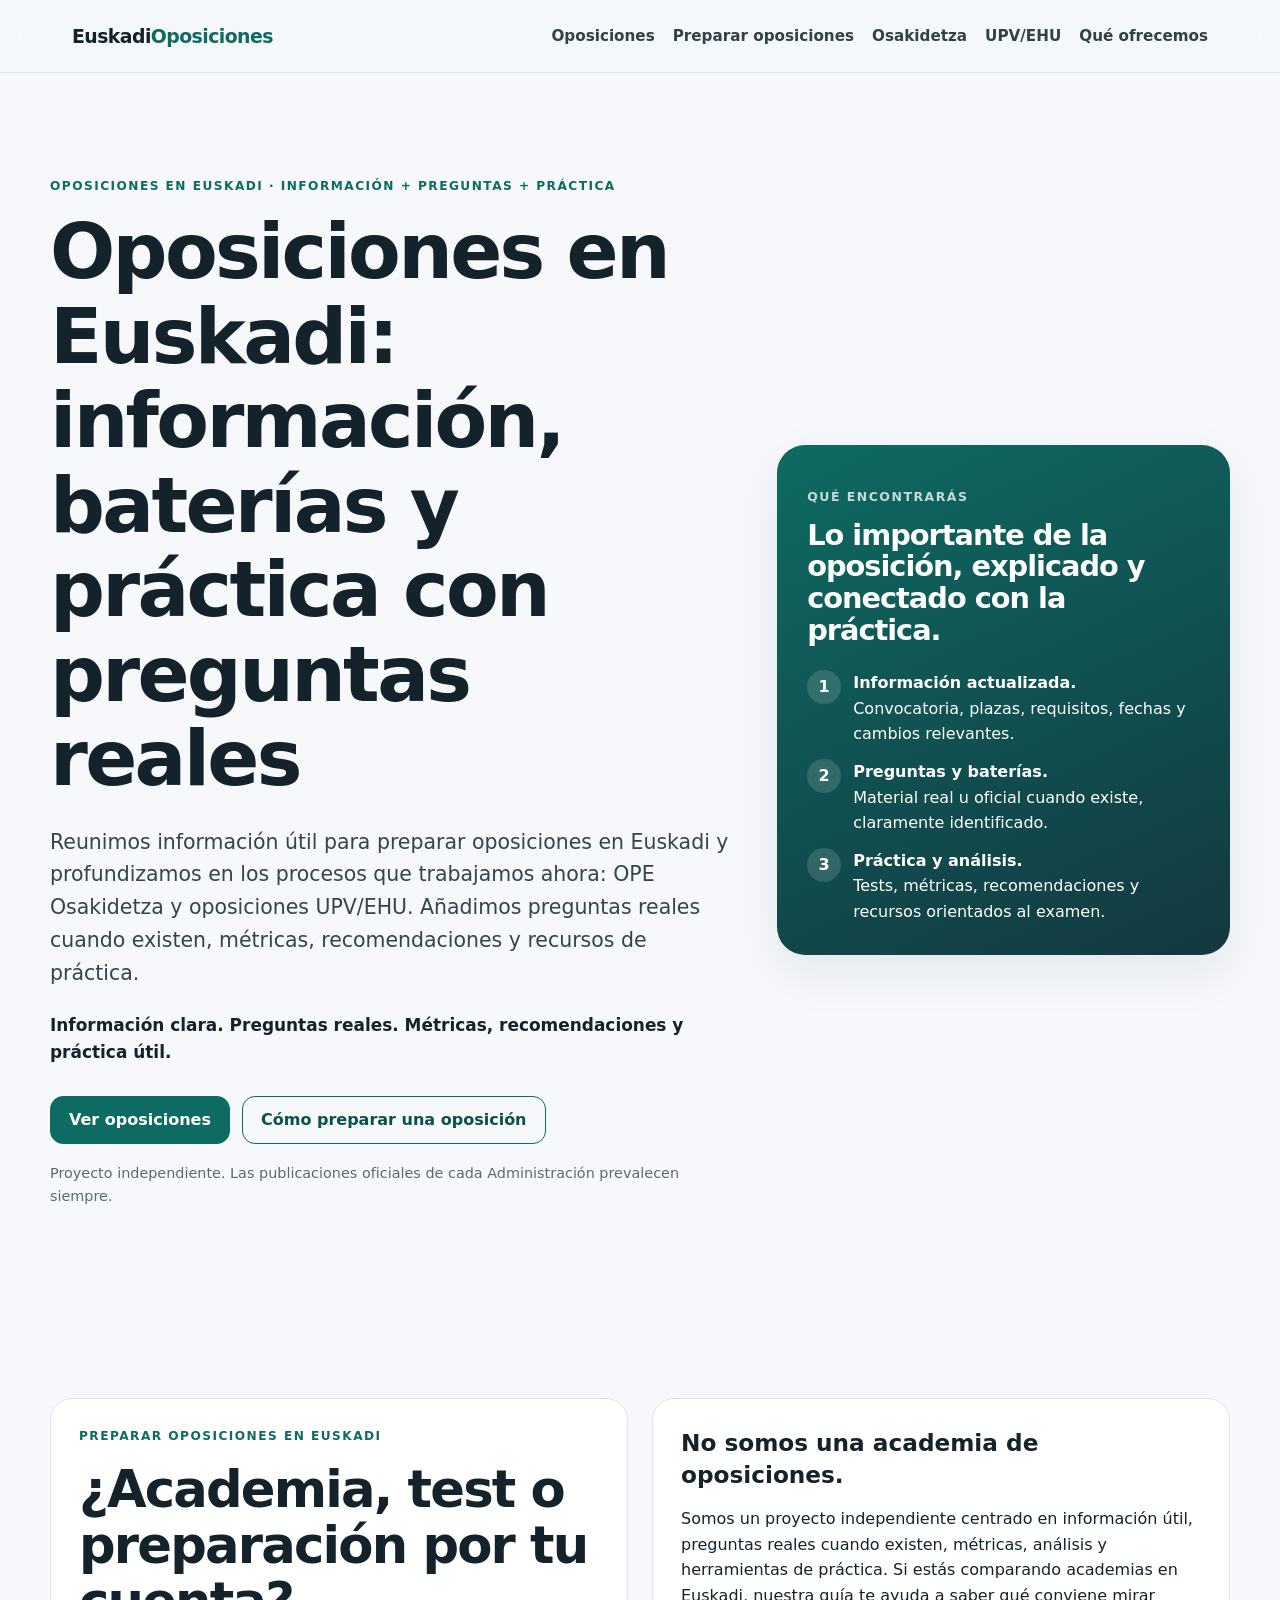
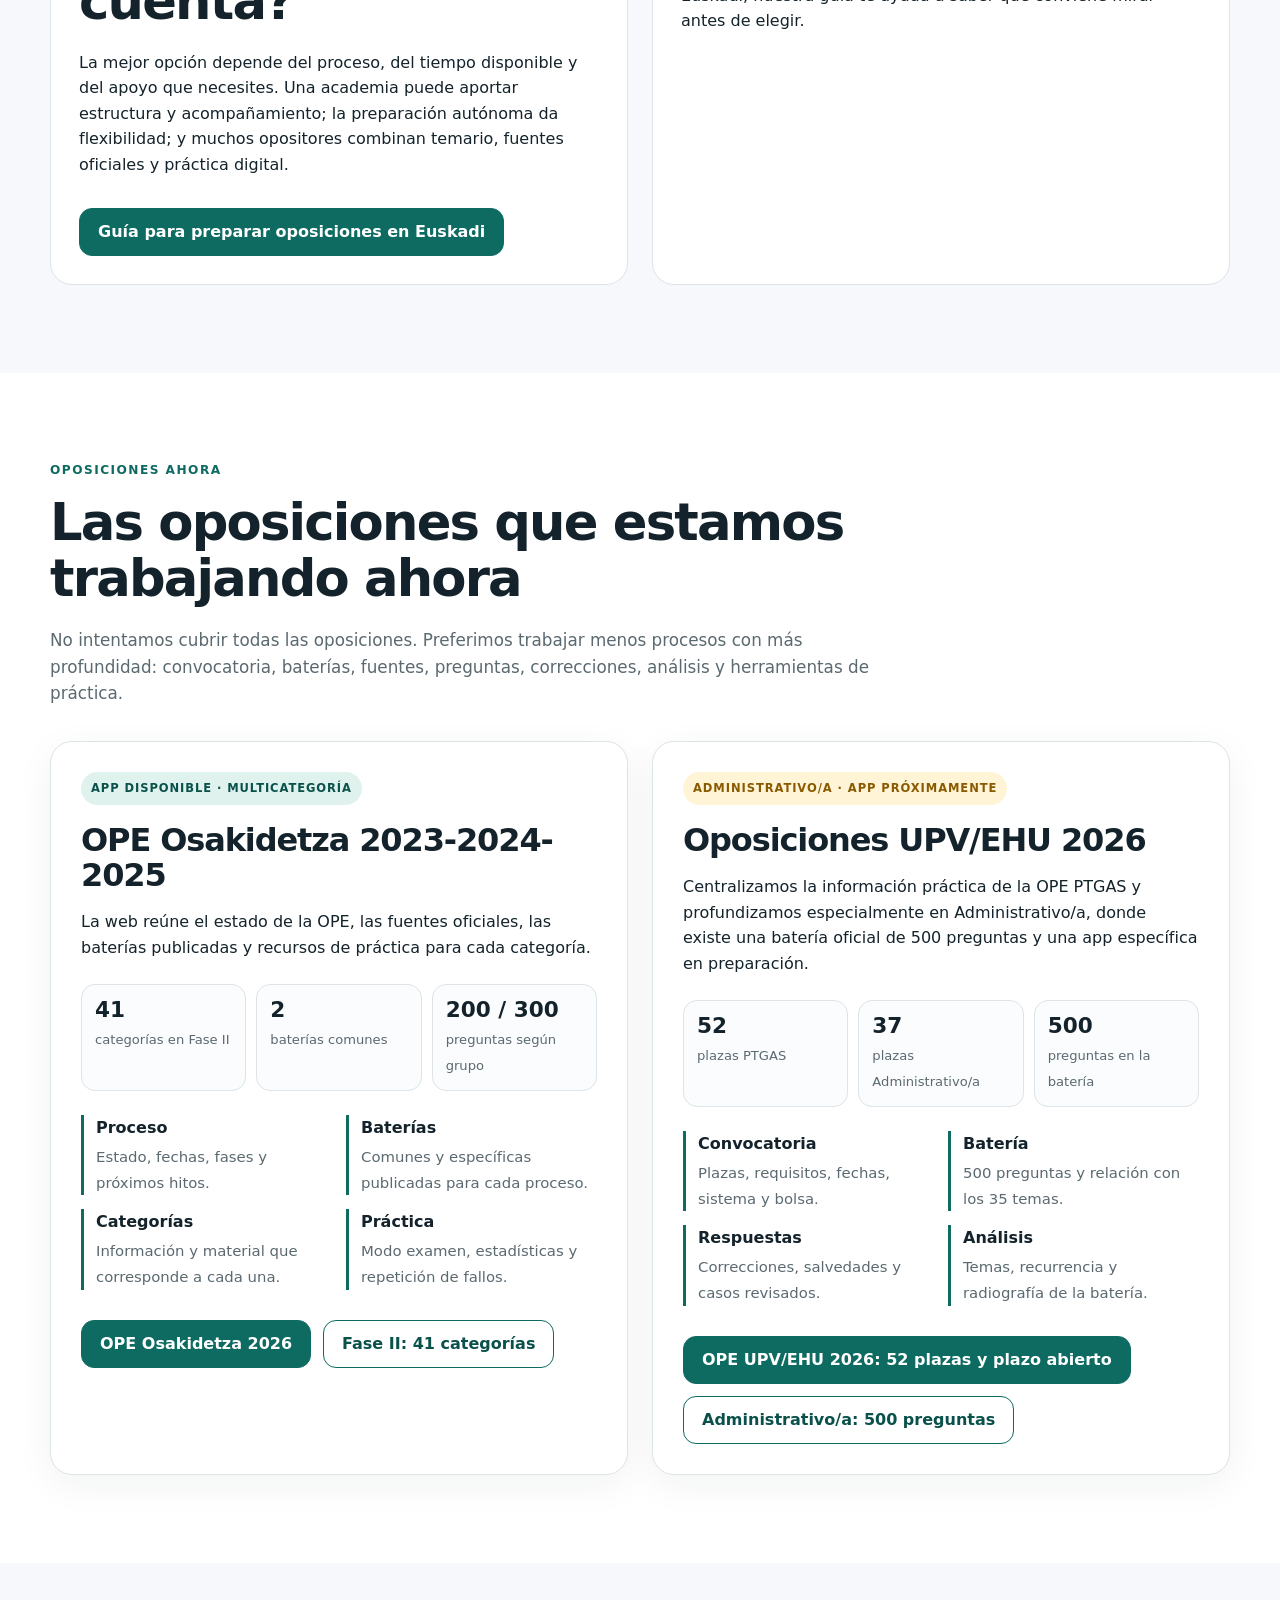
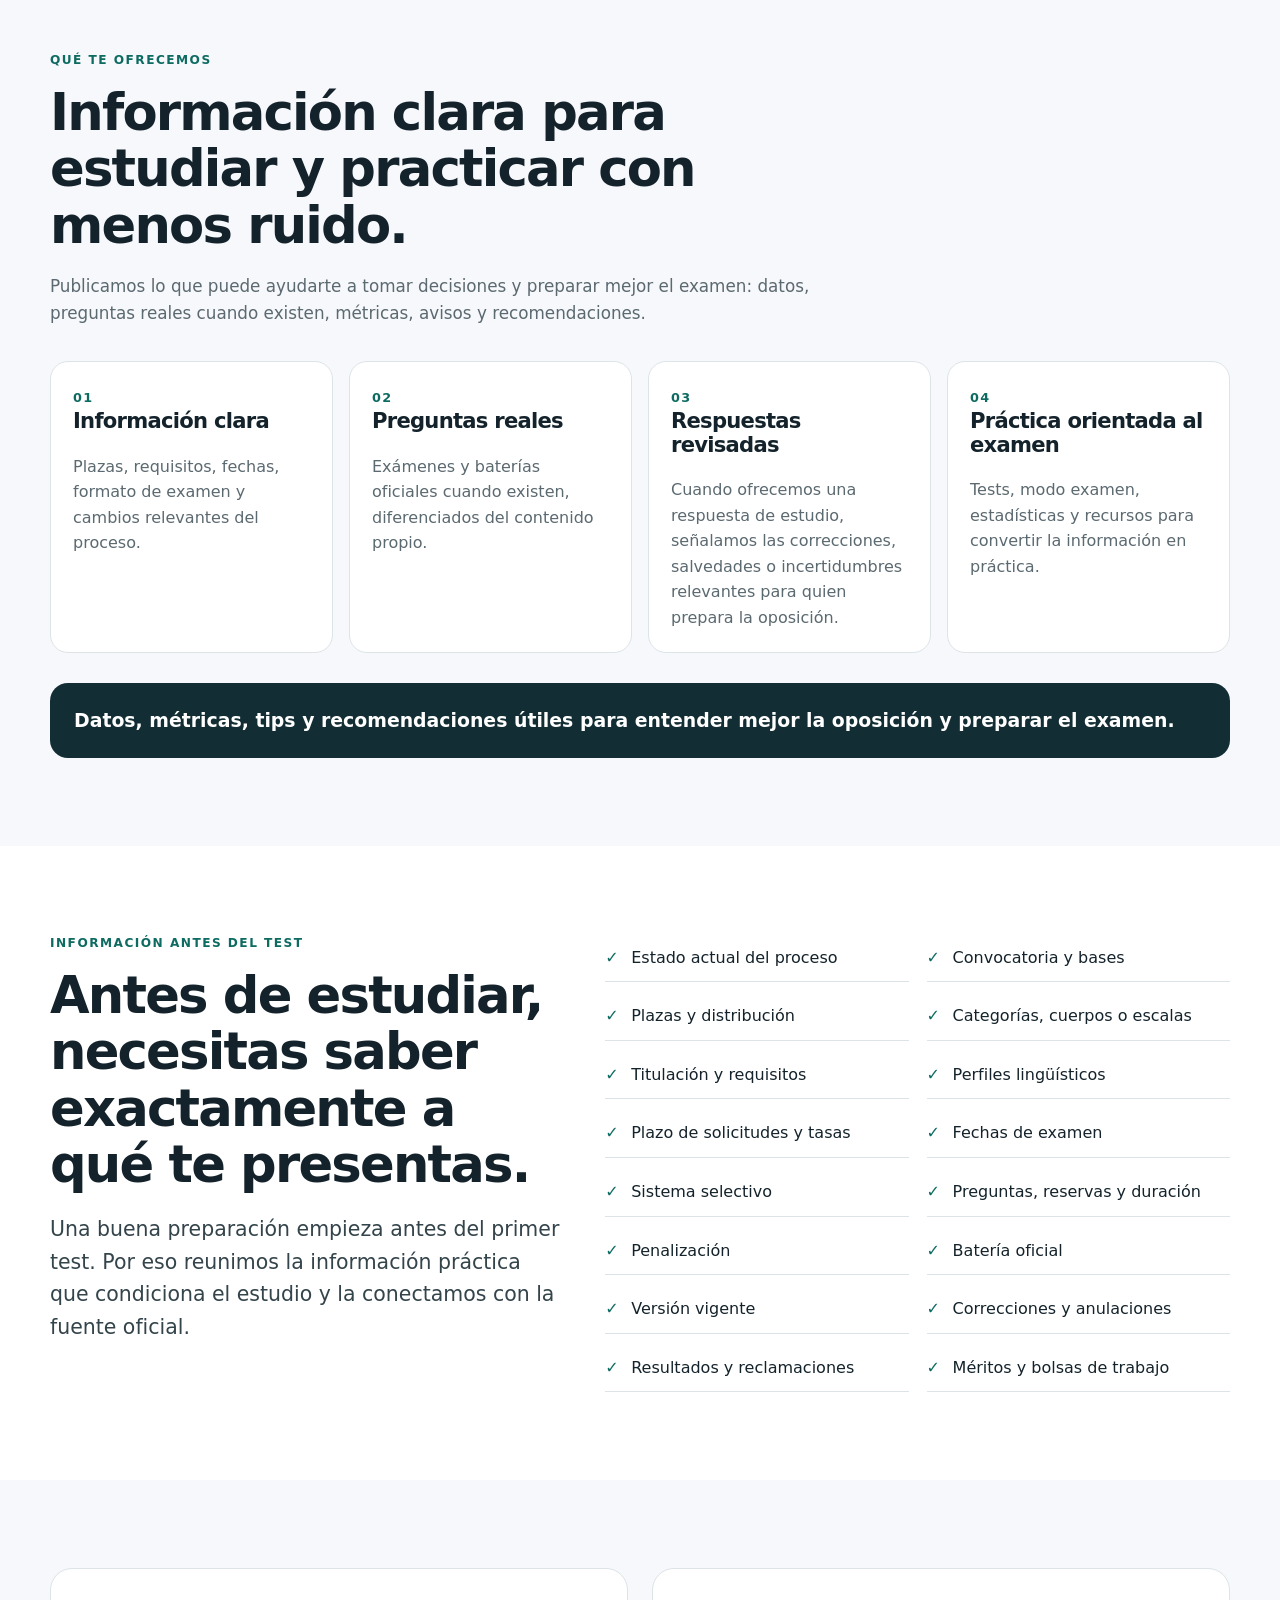
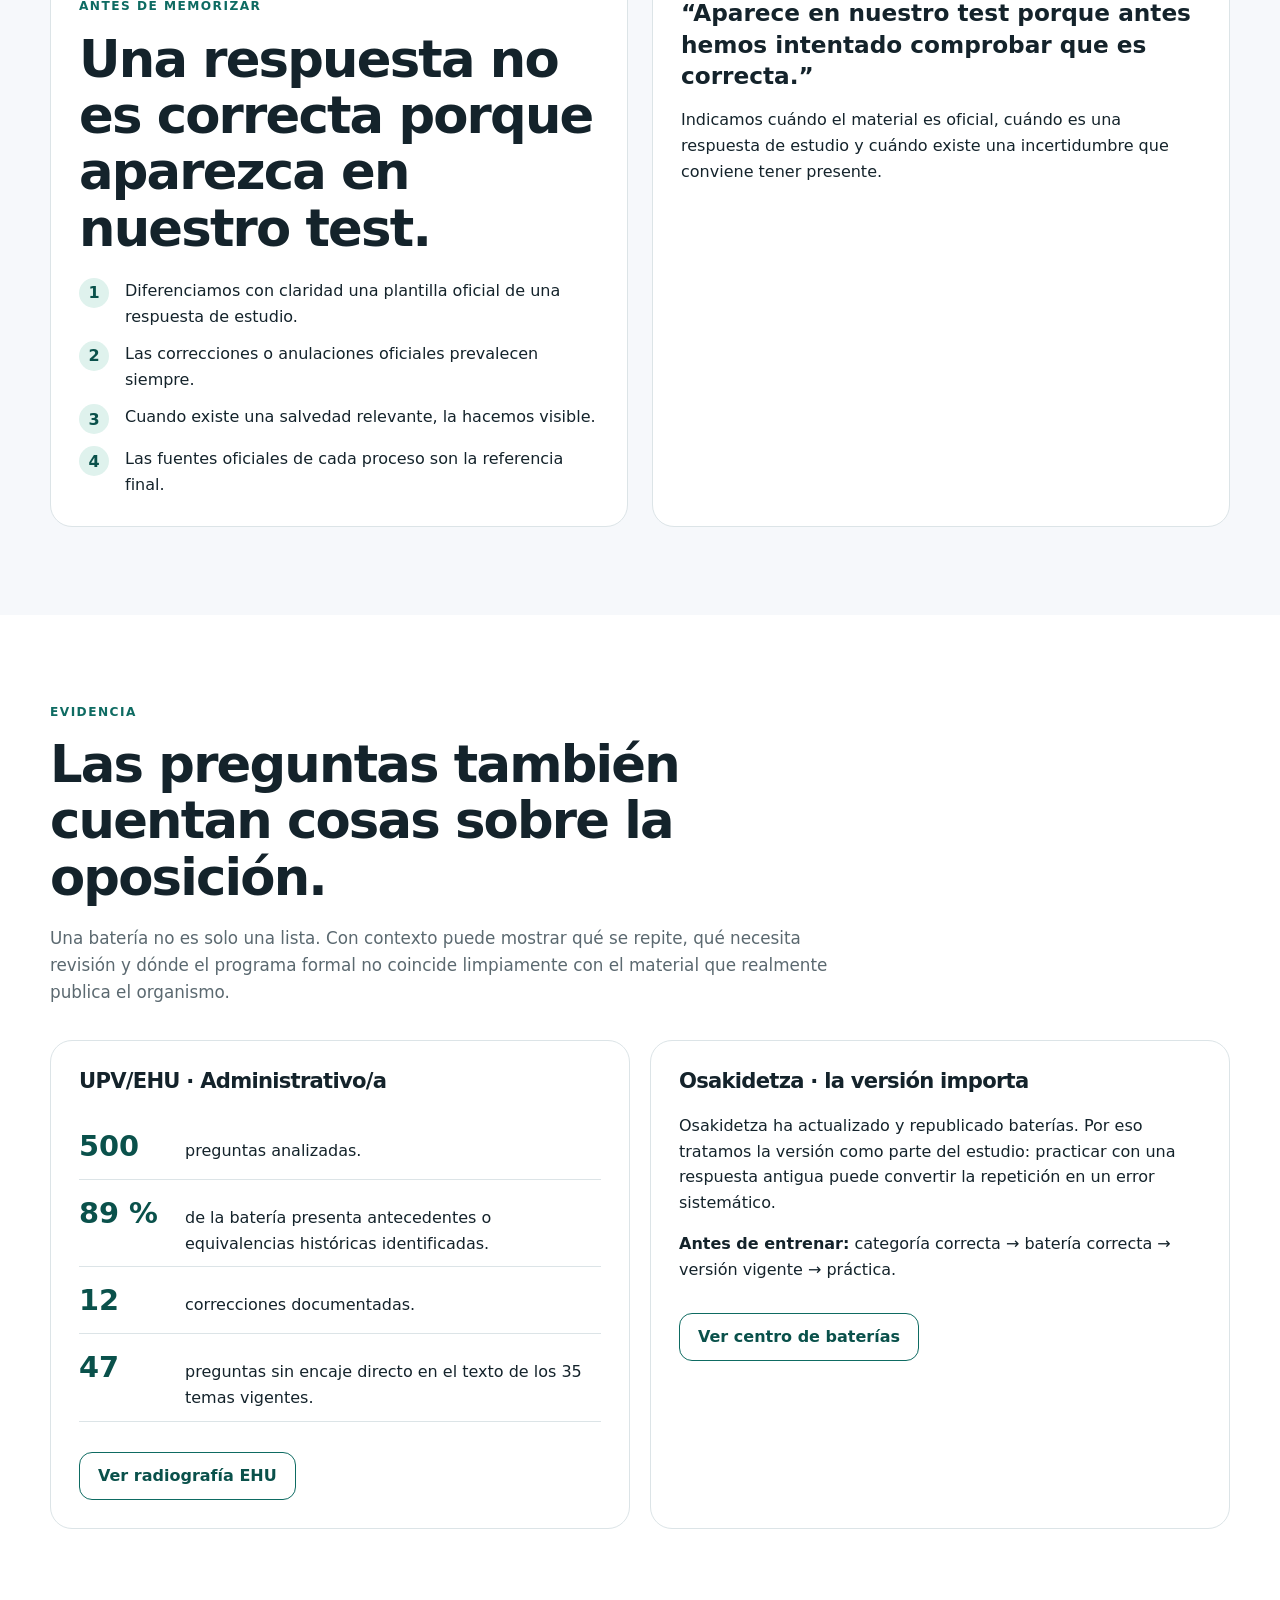
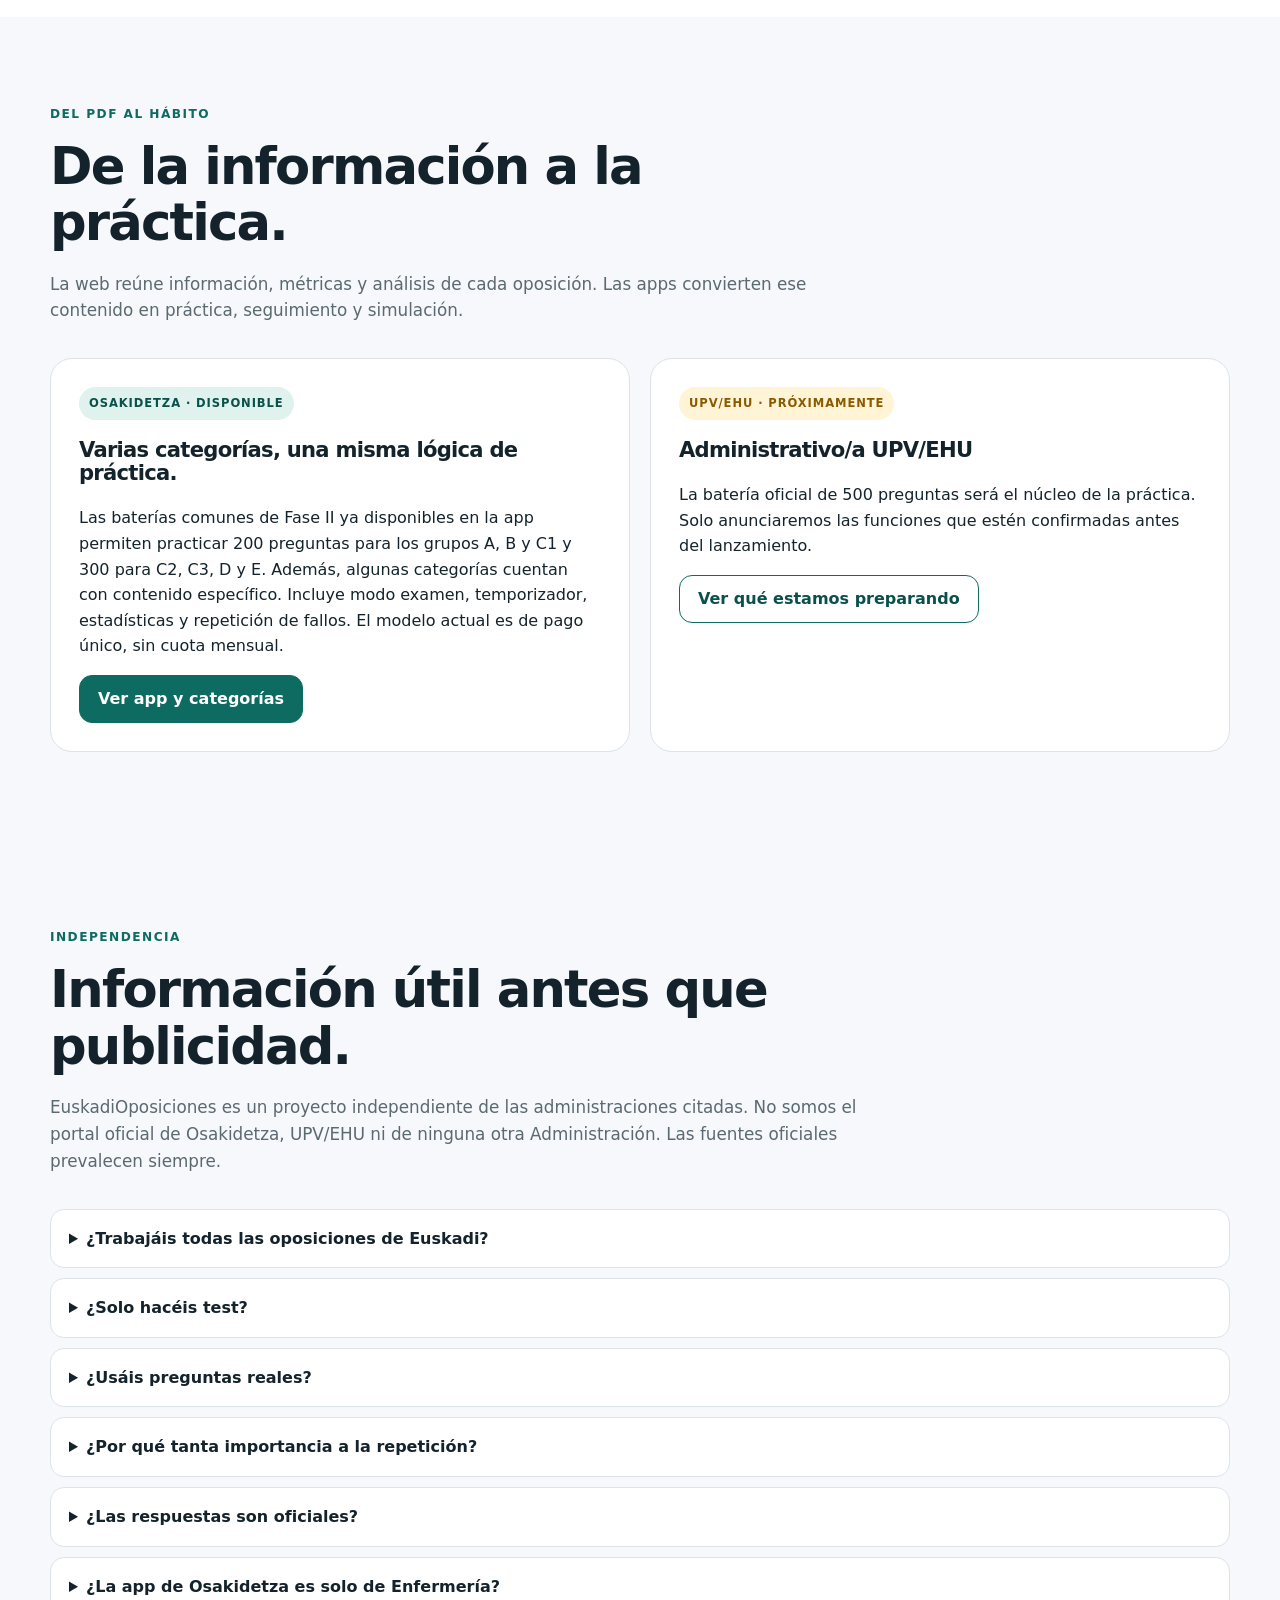
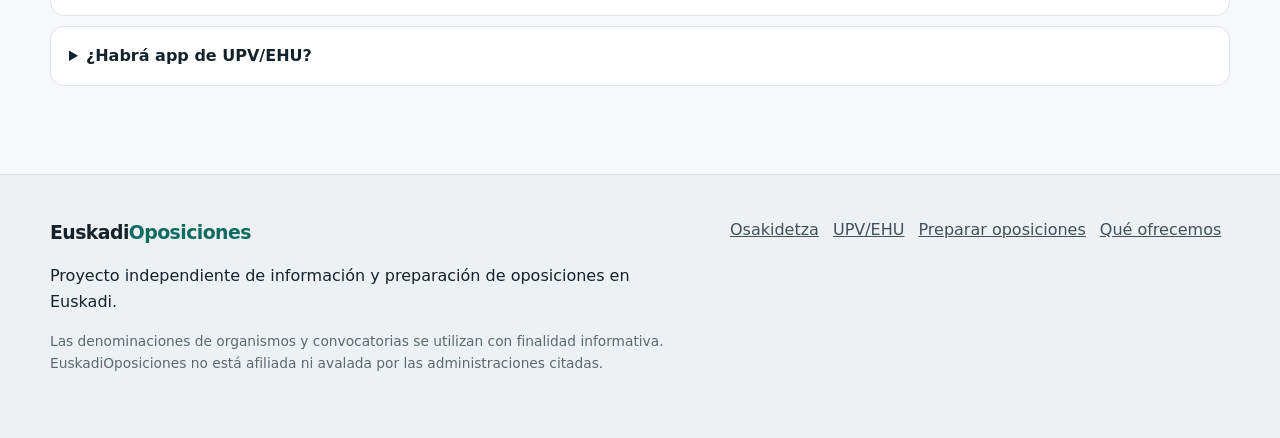
==== commit c791a54b: "Update index.html" ====
--- a/index.html
+++ b/index.html
@@ -136,7 +136,7 @@
               <div class="feature"><strong>Análisis</strong><span>Temas, recurrencia y radiografía de la batería.</span></div>
             </div>
             <div class="actions">
-              <a class="btn btn--primary" href="/upvehuoposicionesbateria/">Oposiciones UPV/EHU 2026</a>
+              <a class="btn btn--primary" href="/upvehuoposicionesbateria/">OPE UPV/EHU 2026: 52 plazas y plazo abierto</a>
               <a class="btn btn--ghost" href="/upvehuoposicionesbateria/administrativo/">Administrativo/a: 500 preguntas</a>
             </div>
           </article>
@@ -281,4 +281,4 @@
   </footer>
   <script src="/assets/site.js"></script>
 </body>
-</html>+</html>
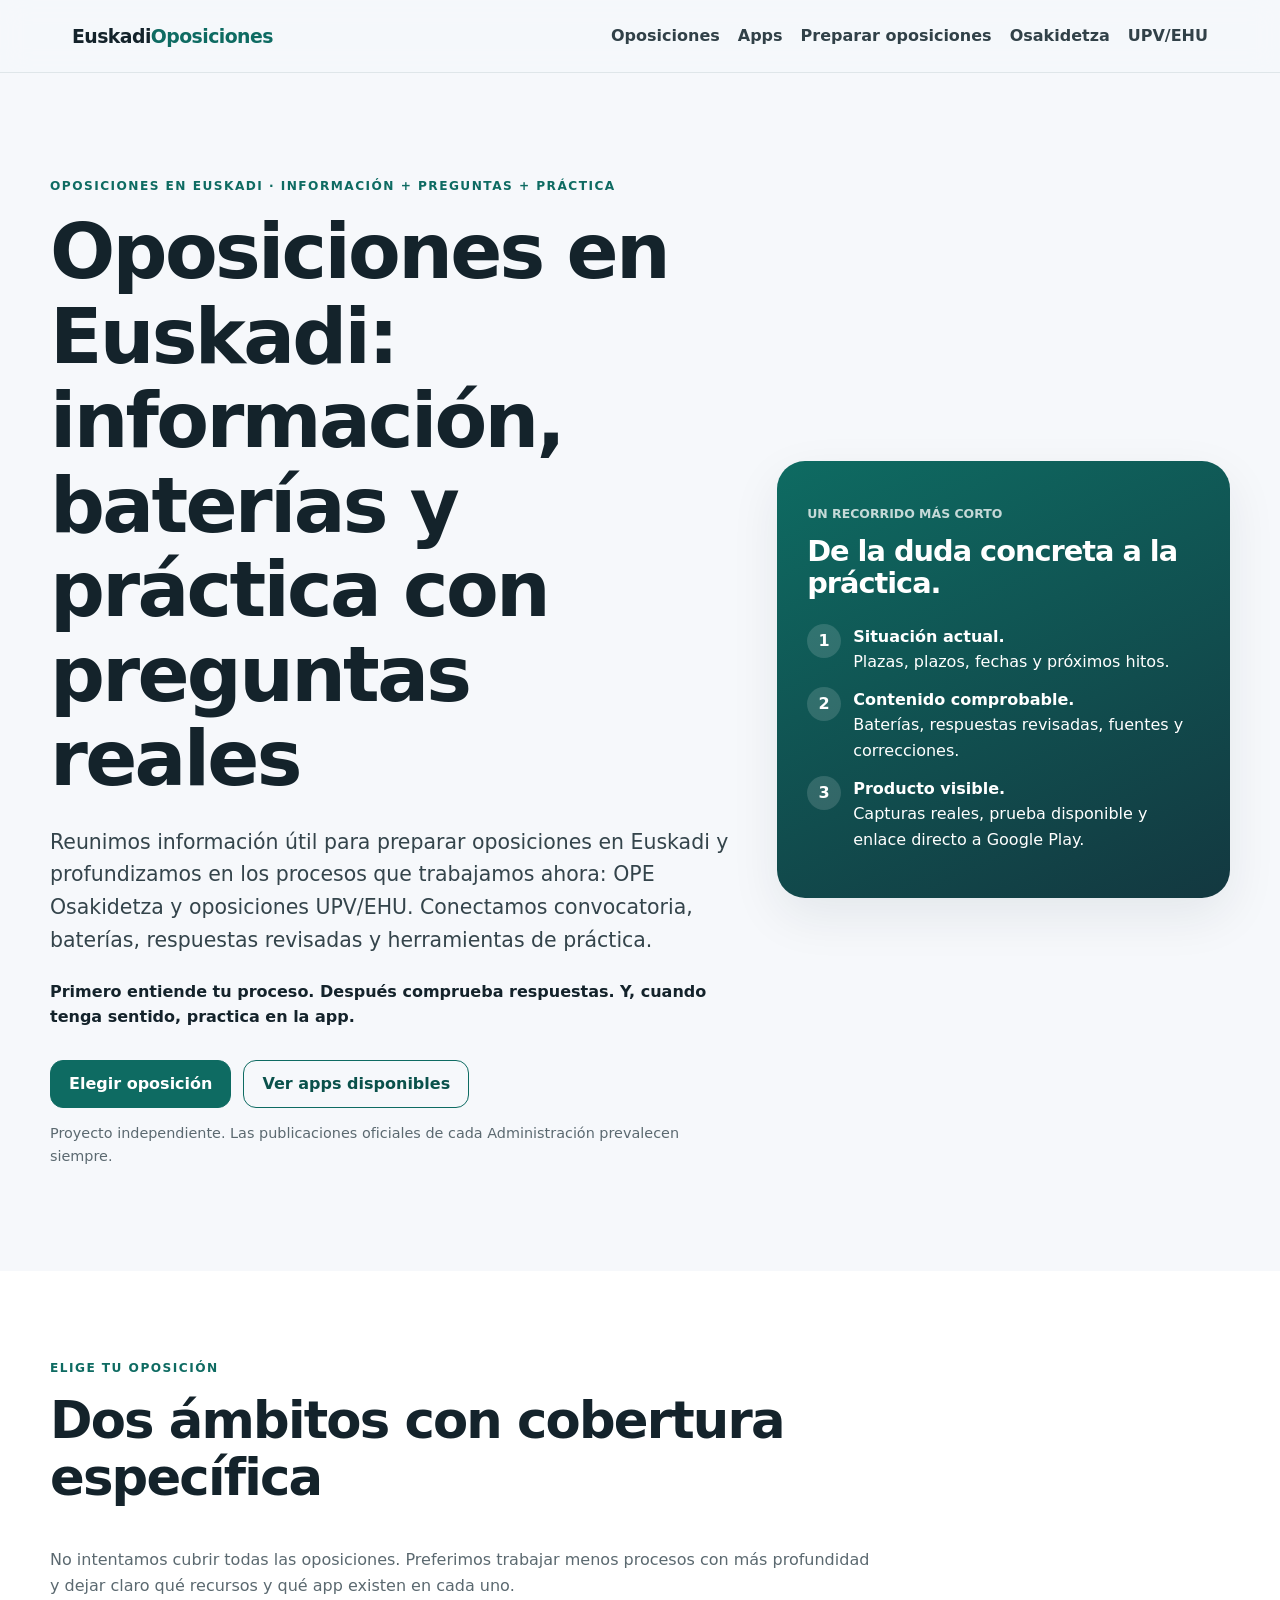
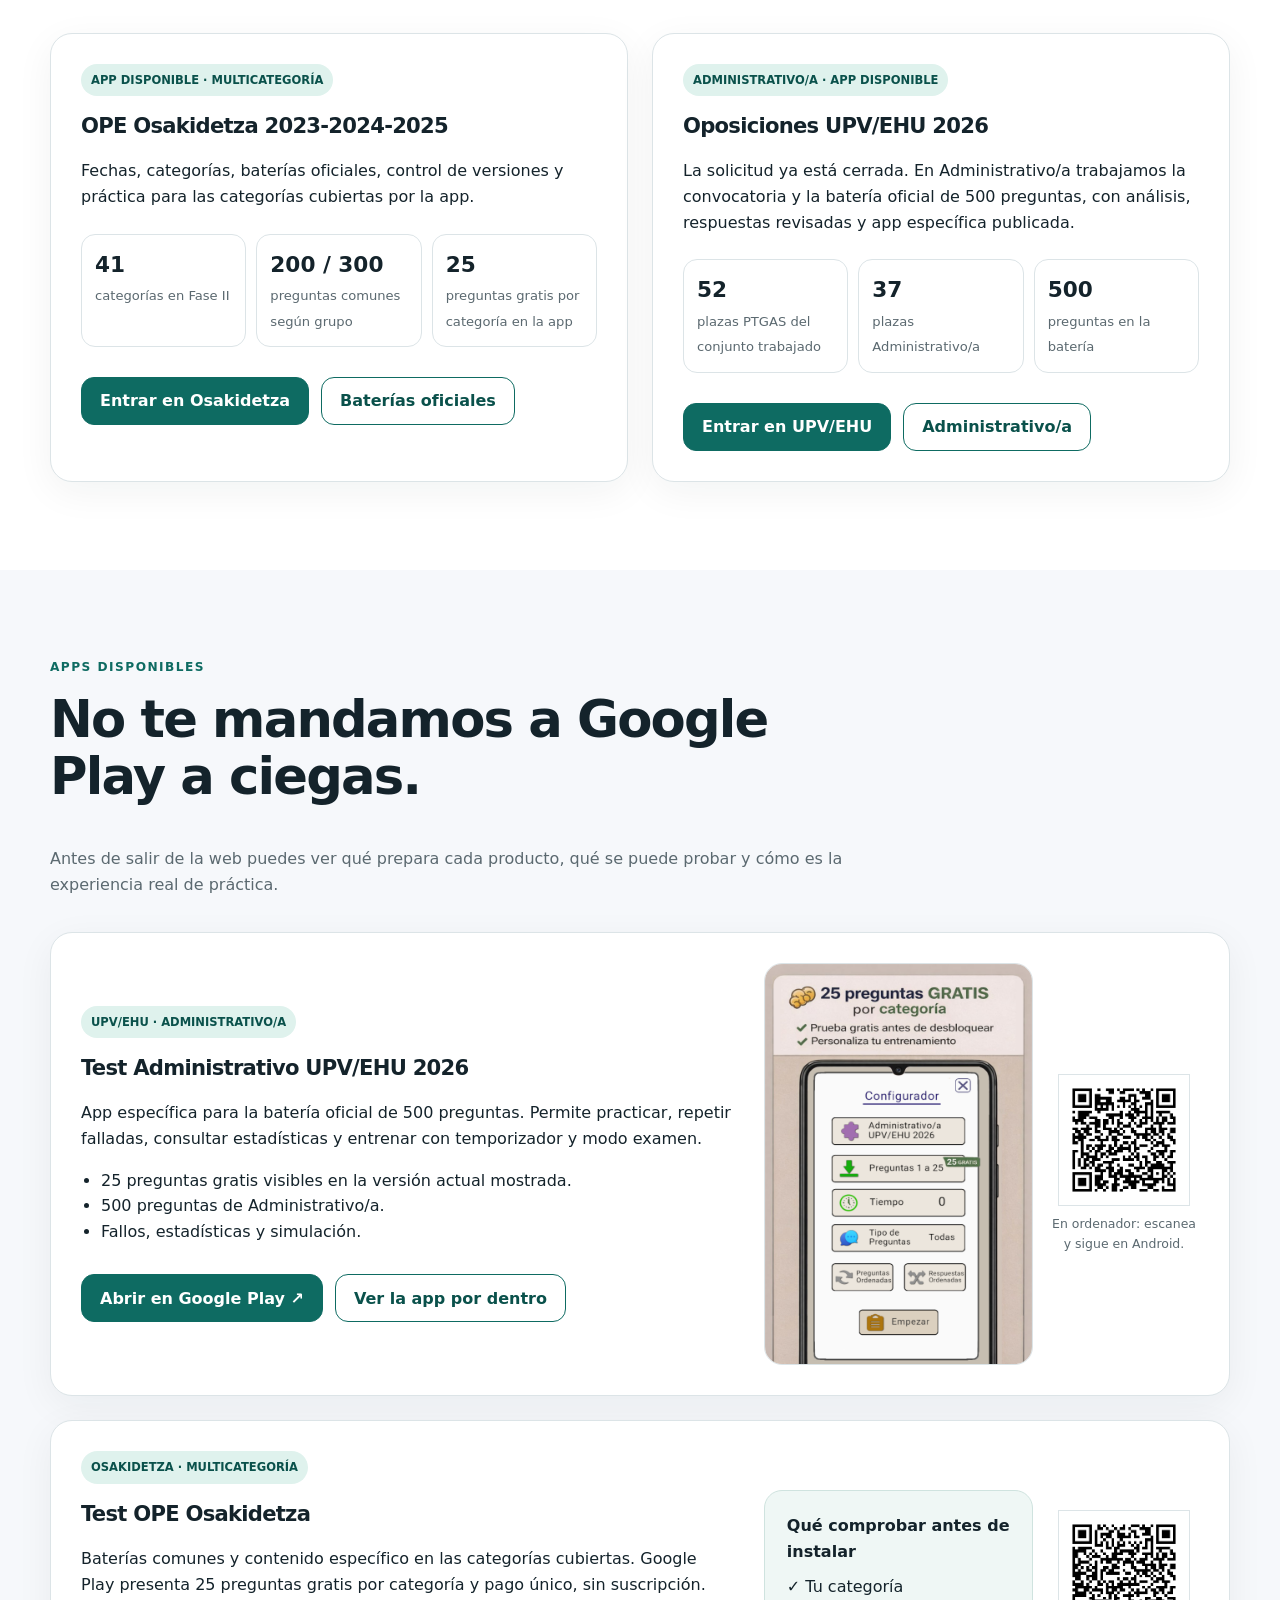
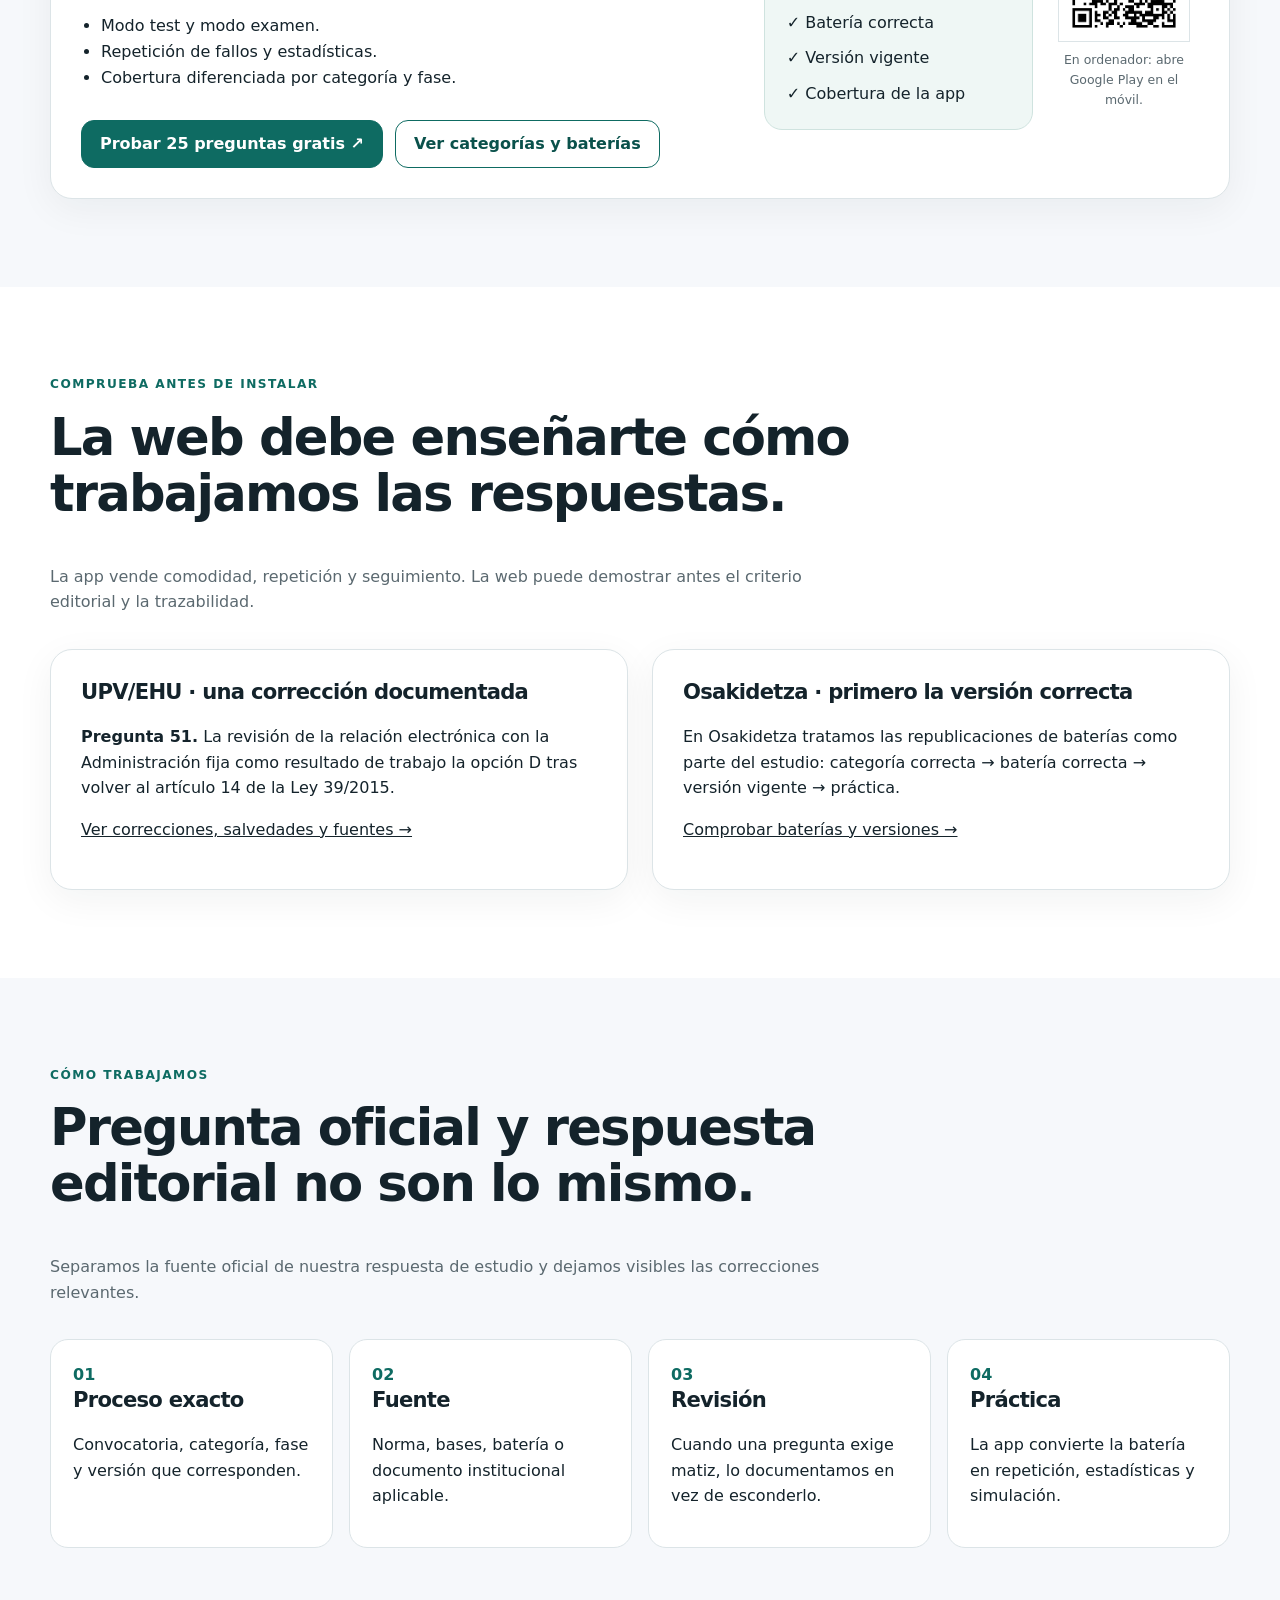
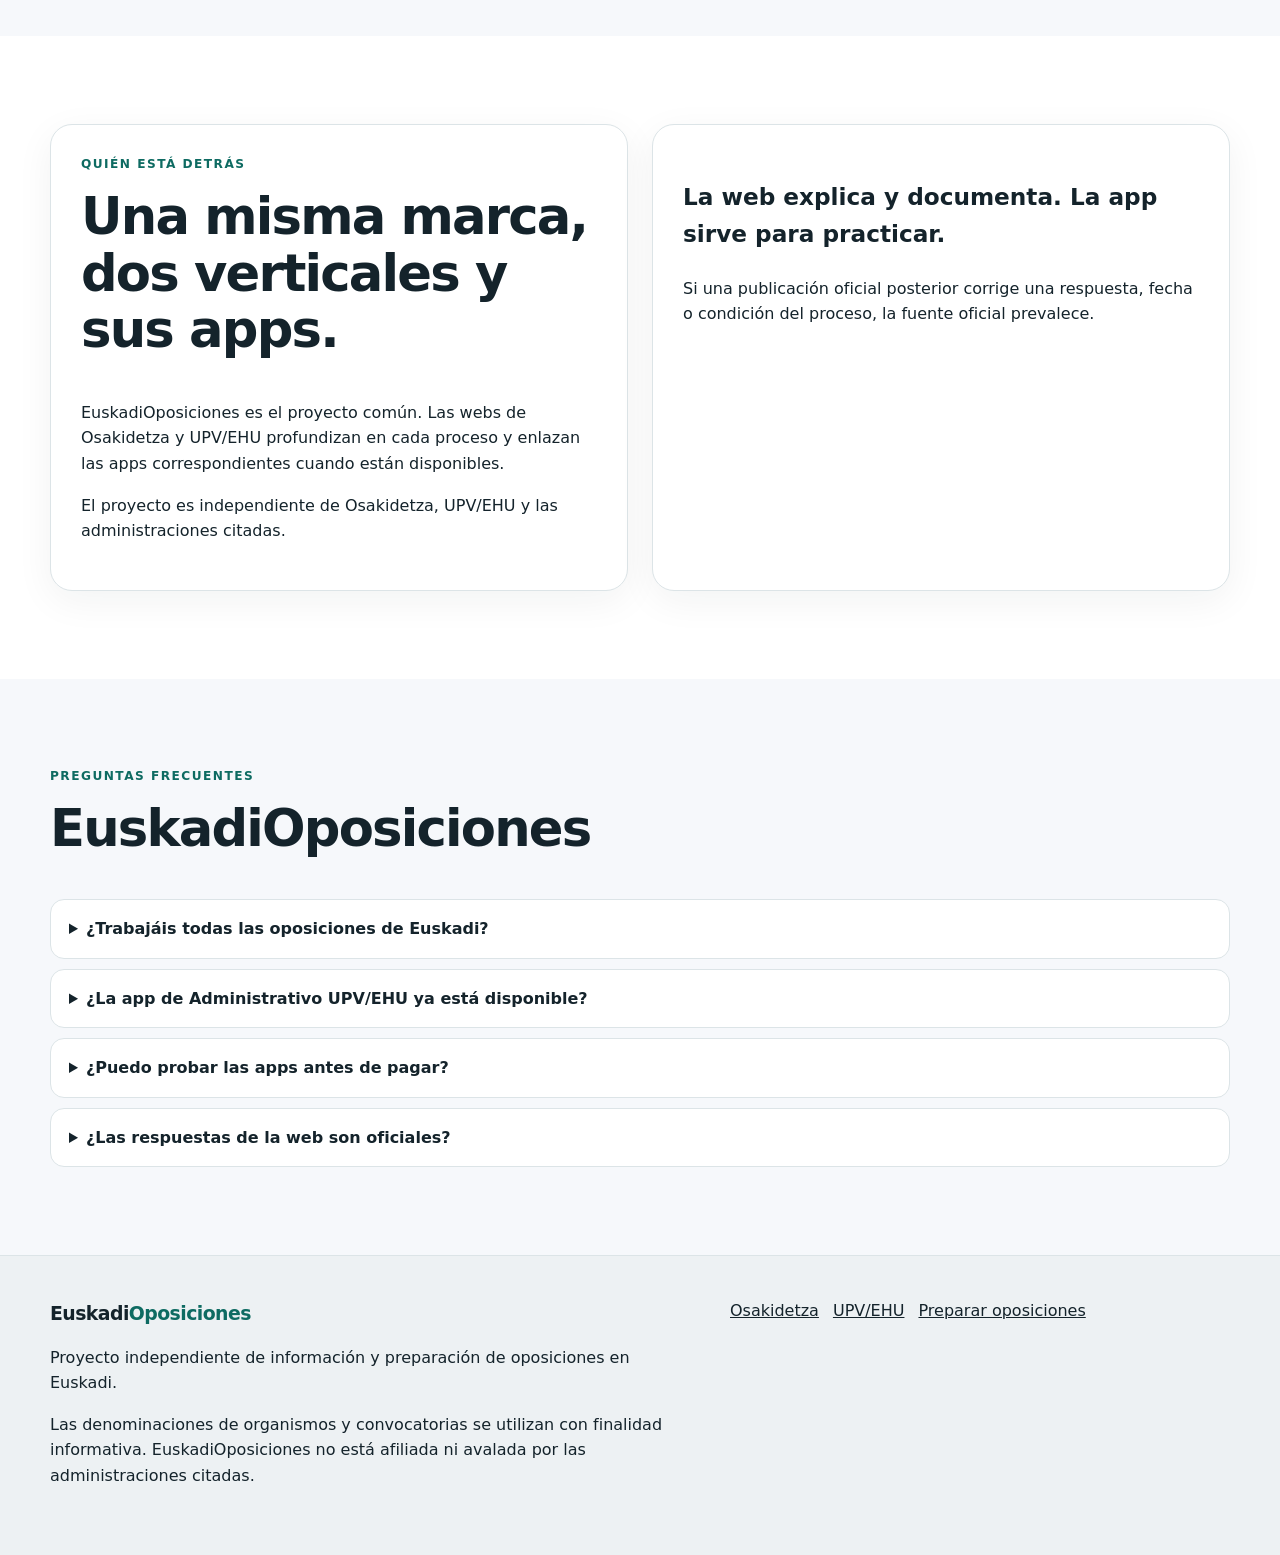
==== commit d7706f0b: "Add files via upload" ====
--- a/index.html
+++ b/index.html
@@ -6,279 +6,77 @@
   <title>Oposiciones en Euskadi 2026 | Osakidetza, UPV/EHU y test</title>
   <meta name="description" content="Información y recursos para oposiciones en Euskadi 2026: OPE Osakidetza, UPV/EHU, baterías oficiales, preguntas reales, test, métricas y apps.">
   <link rel="canonical" href="https://euskadioposiciones.com/">
-  <meta property="og:type" content="website">
-  <meta property="og:site_name" content="EuskadiOposiciones">
+  <meta property="og:type" content="website"><meta property="og:site_name" content="EuskadiOposiciones">
   <meta property="og:title" content="Oposiciones en Euskadi 2026 | Osakidetza, UPV/EHU y test">
   <meta property="og:description" content="Información y recursos para oposiciones en Euskadi: Osakidetza, UPV/EHU, baterías oficiales, preguntas reales y test.">
   <meta property="og:url" content="https://euskadioposiciones.com/">
-  <meta name="twitter:card" content="summary">
-  <meta name="theme-color" content="#0e6b62">
-  <link rel="icon" href="/favicon.svg" type="image/svg+xml">
-  <link rel="manifest" href="/manifest.webmanifest">
+  <meta name="twitter:card" content="summary"><meta name="theme-color" content="#0e6b62">
+  <link rel="icon" href="/favicon.svg" type="image/svg+xml"><link rel="manifest" href="/manifest.webmanifest">
   <link rel="stylesheet" href="/assets/styles.css">
-  <script type="application/ld+json">
-  {
-    "@context": "https://schema.org",
-    "@type": "WebSite",
-    "name": "EuskadiOposiciones",
-    "url": "https://euskadioposiciones.com/",
-    "description": "Información, baterías, preguntas reales y práctica para oposiciones en Euskadi, con cobertura actual de Osakidetza y UPV/EHU.",
-    "inLanguage": "es",
-    "about": [
-      {"@type": "Thing", "name": "Osakidetza"},
-      {"@type": "Thing", "name": "UPV/EHU"}
-    ]
-  }
-  </script>
+  <script type="application/ld+json">{"@context":"https://schema.org","@type":"WebSite","name":"EuskadiOposiciones","url":"https://euskadioposiciones.com/","description":"Información, baterías, preguntas reales y práctica para oposiciones en Euskadi, con cobertura actual de Osakidetza y UPV/EHU.","inLanguage":"es","about":[{"@type":"Thing","name":"Osakidetza"},{"@type":"Thing","name":"UPV/EHU"}]}</script>
 </head>
 <body>
-  <a class="skip-link" href="#contenido">Saltar al contenido</a>
-  <header class="site-header">
-    <div class="header-inner">
-      <a class="brand" href="/" aria-label="EuskadiOposiciones, inicio">Euskadi<span class="brand-dot">Oposiciones</span></a>
-      <button class="nav-toggle" type="button" aria-controls="nav-main" aria-expanded="false">Menú</button>
-      <nav class="nav-main" id="nav-main" aria-label="Navegación principal">
-        <a href="#oposiciones">Oposiciones</a>
-        <a href="/preparar-oposiciones-euskadi/">Preparar oposiciones</a>
-        <a href="/opeosakidetza/">Osakidetza</a>
-        <a href="/upvehuoposicionesbateria/">UPV/EHU</a>
-        <a href="#metodo">Qué ofrecemos</a>
-      </nav>
-    </div>
-  </header>
+<a class="skip-link" href="#contenido">Saltar al contenido</a>
+<header class="site-header"><div class="header-inner">
+<a class="brand" href="/" aria-label="EuskadiOposiciones, inicio">Euskadi<span class="brand-dot">Oposiciones</span></a>
+<button class="nav-toggle" type="button" aria-controls="nav-main" aria-expanded="false">Menú</button>
+<nav class="nav-main" id="nav-main" aria-label="Navegación principal">
+<a href="#oposiciones">Oposiciones</a><a href="#apps">Apps</a><a href="/preparar-oposiciones-euskadi/">Preparar oposiciones</a><a href="/opeosakidetza/">Osakidetza</a><a href="/upvehuoposicionesbateria/">UPV/EHU</a>
+</nav></div></header>
 
-  <main id="contenido">
-    <section class="hero" id="inicio">
-      <div class="hero-grid">
-        <div>
-          <p class="eyebrow">Oposiciones en Euskadi · información + preguntas + práctica</p>
-          <h1>Oposiciones en Euskadi: información, baterías y práctica con preguntas reales</h1>
-          <p class="lead">Reunimos información útil para preparar oposiciones en Euskadi y profundizamos en los procesos que trabajamos ahora: OPE Osakidetza y oposiciones UPV/EHU. Añadimos preguntas reales cuando existen, métricas, recomendaciones y recursos de práctica.</p>
-          <p class="hero-line">Información clara. Preguntas reales. Métricas, recomendaciones y práctica útil.</p>
-          <div class="actions">
-            <a class="btn btn--primary" href="#oposiciones">Ver oposiciones</a>
-            <a class="btn btn--ghost" href="/preparar-oposiciones-euskadi/">Cómo preparar una oposición</a>
-          </div>
-          <p class="microcopy">Proyecto independiente. Las publicaciones oficiales de cada Administración prevalecen siempre.</p>
-        </div>
-        <aside class="hero-panel" aria-label="Qué ofrecemos en cada oposición">
-          <p class="mini-label">Qué encontrarás</p>
-          <h2>Lo importante de la oposición, explicado y conectado con la práctica.</h2>
-          <ul class="signal-list">
-            <li><span class="signal-num">1</span><span><strong>Información actualizada.</strong><br>Convocatoria, plazas, requisitos, fechas y cambios relevantes.</span></li>
-            <li><span class="signal-num">2</span><span><strong>Preguntas y baterías.</strong><br>Material real u oficial cuando existe, claramente identificado.</span></li>
-            <li><span class="signal-num">3</span><span><strong>Práctica y análisis.</strong><br>Tests, métricas, recomendaciones y recursos orientados al examen.</span></li>
-          </ul>
-        </aside>
-      </div>
-    </section>
+<main id="contenido">
+<section class="hero"><div class="hero-grid"><div>
+<p class="eyebrow">Oposiciones en Euskadi · información + preguntas + práctica</p>
+<h1>Oposiciones en Euskadi: información, baterías y práctica con preguntas reales</h1>
+<p class="lead">Reunimos información útil para preparar oposiciones en Euskadi y profundizamos en los procesos que trabajamos ahora: OPE Osakidetza y oposiciones UPV/EHU. Conectamos convocatoria, baterías, respuestas revisadas y herramientas de práctica.</p>
+<p class="hero-line">Primero entiende tu proceso. Después comprueba respuestas. Y, cuando tenga sentido, practica en la app.</p>
+<div class="actions"><a class="btn btn--primary" href="#oposiciones">Elegir oposición</a><a class="btn btn--ghost" href="#apps">Ver apps disponibles</a></div>
+<p class="microcopy">Proyecto independiente. Las publicaciones oficiales de cada Administración prevalecen siempre.</p>
+</div><aside class="hero-panel"><p class="mini-label">Un recorrido más corto</p><h2>De la duda concreta a la práctica.</h2>
+<ul class="signal-list"><li><span class="signal-num">1</span><span><strong>Situación actual.</strong><br>Plazas, plazos, fechas y próximos hitos.</span></li><li><span class="signal-num">2</span><span><strong>Contenido comprobable.</strong><br>Baterías, respuestas revisadas, fuentes y correcciones.</span></li><li><span class="signal-num">3</span><span><strong>Producto visible.</strong><br>Capturas reales, prueba disponible y enlace directo a Google Play.</span></li></ul></aside></div></section>
 
+<section class="section section--surface" id="oposiciones"><div class="container">
+<div class="section-intro"><p class="eyebrow">Elige tu oposición</p><h2>Dos ámbitos con cobertura específica</h2><p>No intentamos cubrir todas las oposiciones. Preferimos trabajar menos procesos con más profundidad y dejar claro qué recursos y qué app existen en cada uno.</p></div>
+<div class="ope-grid">
+<article class="ope-card"><span class="status-badge">App disponible · multicategoría</span><h3>OPE Osakidetza 2023-2024-2025</h3><p>Fechas, categorías, baterías oficiales, control de versiones y práctica para las categorías cubiertas por la app.</p>
+<div class="stat-row"><div class="stat"><strong>41</strong><span>categorías en Fase II</span></div><div class="stat"><strong>200 / 300</strong><span>preguntas comunes según grupo</span></div><div class="stat"><strong>25</strong><span>preguntas gratis por categoría en la app</span></div></div>
+<div class="actions"><a class="btn btn--primary" href="/opeosakidetza/">Entrar en Osakidetza</a><a class="btn btn--ghost" href="/opeosakidetza/baterias-oficiales/">Baterías oficiales</a></div></article>
+<article class="ope-card"><span class="status-badge">Administrativo/a · app disponible</span><h3>Oposiciones UPV/EHU 2026</h3><p>La solicitud ya está cerrada. En Administrativo/a trabajamos la convocatoria y la batería oficial de 500 preguntas, con análisis, respuestas revisadas y app específica publicada.</p>
+<div class="stat-row"><div class="stat"><strong>52</strong><span>plazas PTGAS del conjunto trabajado</span></div><div class="stat"><strong>37</strong><span>plazas Administrativo/a</span></div><div class="stat"><strong>500</strong><span>preguntas en la batería</span></div></div>
+<div class="actions"><a class="btn btn--primary" href="/upvehuoposicionesbateria/">Entrar en UPV/EHU</a><a class="btn btn--ghost" href="/upvehuoposicionesbateria/administrativo/">Administrativo/a</a></div></article>
+</div></div></section>
 
-    <section class="section" id="preparacion-euskadi">
-      <div class="container trust-grid">
-        <article class="trust-card">
-          <p class="eyebrow">Preparar oposiciones en Euskadi</p>
-          <h2>¿Academia, test o preparación por tu cuenta?</h2>
-          <p>La mejor opción depende del proceso, del tiempo disponible y del apoyo que necesites. Una academia puede aportar estructura y acompañamiento; la preparación autónoma da flexibilidad; y muchos opositores combinan temario, fuentes oficiales y práctica digital.</p>
-          <div class="actions">
-            <a class="btn btn--primary" href="/preparar-oposiciones-euskadi/">Guía para preparar oposiciones en Euskadi</a>
-          </div>
-        </article>
-        <aside class="trust-card">
-          <p class="quote">No somos una academia de oposiciones.</p>
-          <p>Somos un proyecto independiente centrado en información útil, preguntas reales cuando existen, métricas, análisis y herramientas de práctica. Si estás comparando academias en Euskadi, nuestra guía te ayuda a saber qué conviene mirar antes de elegir.</p>
-        </aside>
-      </div>
-    </section>
+<section class="section" id="apps"><div class="container">
+<div class="section-intro"><p class="eyebrow">Apps disponibles</p><h2>No te mandamos a Google Play a ciegas.</h2><p>Antes de salir de la web puedes ver qué prepara cada producto, qué se puede probar y cómo es la experiencia real de práctica.</p></div>
+<div class="product-showcase">
+<article class="product-card"><div class="product-copy"><span class="status-badge">UPV/EHU · Administrativo/a</span><h3>Test Administrativo UPV/EHU 2026</h3><p>App específica para la batería oficial de 500 preguntas. Permite practicar, repetir falladas, consultar estadísticas y entrenar con temporizador y modo examen.</p>
+<ul class="product-points"><li>25 preguntas gratis visibles en la versión actual mostrada.</li><li>500 preguntas de Administrativo/a.</li><li>Fallos, estadísticas y simulación.</li></ul>
+<div class="actions"><a class="btn btn--primary" data-product="ehu" data-cta-position="product" href="https://play.google.com/store/apps/details?id=com.jocyf.opeupvehuadministrativo" target="_blank" rel="noopener">Abrir en Google Play ↗</a><a class="btn btn--ghost" href="/upvehuoposicionesbateria/administrativo/app-test-upv-ehu/">Ver la app por dentro</a></div></div>
+<div class="product-visual"><img class="product-shot" src="/assets/img/ehu-app-25-gratis.webp" width="1280" height="1920" loading="lazy" decoding="async" alt="Captura real de Test Administrativo UPV/EHU con 25 preguntas gratis y configurador de test"><div class="qr-card"><img src="/assets/img/qr-ehu-play.png" width="231" height="231" loading="lazy" alt="Código QR para abrir Test Administrativo UPV/EHU en Google Play"><span>En ordenador: escanea y sigue en Android.</span></div></div></article>
 
-    <section class="section section--surface" id="oposiciones">
-      <div class="container">
-        <div class="section-intro">
-          <p class="eyebrow">Oposiciones ahora</p>
-          <h2>Las oposiciones que estamos trabajando ahora</h2>
-          <p>No intentamos cubrir todas las oposiciones. Preferimos trabajar menos procesos con más profundidad: convocatoria, baterías, fuentes, preguntas, correcciones, análisis y herramientas de práctica.</p>
-        </div>
-        <div class="ope-grid">
-          <article class="ope-card" data-ope-card data-ope="osakidetza">
-            <span class="status-badge">App disponible · multicategoría</span>
-            <h3>OPE Osakidetza 2023-2024-2025</h3>
-            <p>La web reúne el estado de la OPE, las fuentes oficiales, las baterías publicadas y recursos de práctica para cada categoría.</p>
-            <div class="stat-row" aria-label="Datos destacados Osakidetza">
-              <div class="stat"><strong>41</strong><span>categorías en Fase II</span></div>
-              <div class="stat"><strong>2</strong><span>baterías comunes</span></div>
-              <div class="stat"><strong>200 / 300</strong><span>preguntas según grupo</span></div>
-            </div>
-            <div class="feature-grid">
-              <div class="feature"><strong>Proceso</strong><span>Estado, fechas, fases y próximos hitos.</span></div>
-              <div class="feature"><strong>Baterías</strong><span>Comunes y específicas publicadas para cada proceso.</span></div>
-              <div class="feature"><strong>Categorías</strong><span>Información y material que corresponde a cada una.</span></div>
-              <div class="feature"><strong>Práctica</strong><span>Modo examen, estadísticas y repetición de fallos.</span></div>
-            </div>
-            <div class="actions">
-              <a class="btn btn--primary" href="/opeosakidetza/">OPE Osakidetza 2026</a>
-              <a class="btn btn--ghost" href="/opeosakidetza/fase-2-osakidetza-2026/">Fase II: 41 categorías</a>
-            </div>
-          </article>
+<article class="product-card"><div class="product-copy"><span class="status-badge">Osakidetza · multicategoría</span><h3>Test OPE Osakidetza</h3><p>Baterías comunes y contenido específico en las categorías cubiertas. Google Play presenta 25 preguntas gratis por categoría y pago único, sin suscripción.</p>
+<ul class="product-points"><li>Modo test y modo examen.</li><li>Repetición de fallos y estadísticas.</li><li>Cobertura diferenciada por categoría y fase.</li></ul>
+<div class="actions"><a class="btn btn--primary" data-product="osakidetza" data-cta-position="product" href="https://play.google.com/store/apps/details?id=com.jocyf.opeosakidetzabateria" target="_blank" rel="noopener">Probar 25 preguntas gratis ↗</a><a class="btn btn--ghost" href="/opeosakidetza/">Ver categorías y baterías</a></div></div>
+<div class="product-visual product-visual--simple"><div class="product-demo-card"><strong>Qué comprobar antes de instalar</strong><span>✓ Tu categoría</span><span>✓ Batería correcta</span><span>✓ Versión vigente</span><span>✓ Cobertura de la app</span></div><div class="qr-card"><img src="/assets/img/qr-osakidetza-play.png" width="231" height="231" loading="lazy" alt="Código QR para abrir Test OPE Osakidetza en Google Play"><span>En ordenador: abre Google Play en el móvil.</span></div></div></article>
+</div></div></section>
 
-          <article class="ope-card" data-ope-card data-ope="ehu">
-            <span class="status-badge status-badge--soon">Administrativo/a · app próximamente</span>
-            <h3>Oposiciones UPV/EHU 2026</h3>
-            <p>Centralizamos la información práctica de la OPE PTGAS y profundizamos especialmente en Administrativo/a, donde existe una batería oficial de 500 preguntas y una app específica en preparación.</p>
-            <div class="stat-row" aria-label="Datos destacados UPV/EHU">
-              <div class="stat"><strong>52</strong><span>plazas PTGAS</span></div>
-              <div class="stat"><strong>37</strong><span>plazas Administrativo/a</span></div>
-              <div class="stat"><strong>500</strong><span>preguntas en la batería</span></div>
-            </div>
-            <div class="feature-grid">
-              <div class="feature"><strong>Convocatoria</strong><span>Plazas, requisitos, fechas, sistema y bolsa.</span></div>
-              <div class="feature"><strong>Batería</strong><span>500 preguntas y relación con los 35 temas.</span></div>
-              <div class="feature"><strong>Respuestas</strong><span>Correcciones, salvedades y casos revisados.</span></div>
-              <div class="feature"><strong>Análisis</strong><span>Temas, recurrencia y radiografía de la batería.</span></div>
-            </div>
-            <div class="actions">
-              <a class="btn btn--primary" href="/upvehuoposicionesbateria/">OPE UPV/EHU 2026: 52 plazas y plazo abierto</a>
-              <a class="btn btn--ghost" href="/upvehuoposicionesbateria/administrativo/">Administrativo/a: 500 preguntas</a>
-            </div>
-          </article>
-        </div>
-      </div>
-    </section>
+<section class="section section--surface" id="prueba"><div class="container">
+<div class="section-intro"><p class="eyebrow">Comprueba antes de instalar</p><h2>La web debe enseñarte cómo trabajamos las respuestas.</h2><p>La app vende comodidad, repetición y seguimiento. La web puede demostrar antes el criterio editorial y la trazabilidad.</p></div>
+<div class="analysis-grid"><article class="analysis-card"><h3>UPV/EHU · una corrección documentada</h3><p><strong>Pregunta 51.</strong> La revisión de la relación electrónica con la Administración fija como resultado de trabajo la opción D tras volver al artículo 14 de la Ley 39/2015.</p><p><a href="/upvehuoposicionesbateria/administrativo/preguntas-dudosas/">Ver correcciones, salvedades y fuentes →</a></p></article>
+<article class="analysis-card"><h3>Osakidetza · primero la versión correcta</h3><p>En Osakidetza tratamos las republicaciones de baterías como parte del estudio: categoría correcta → batería correcta → versión vigente → práctica.</p><p><a href="/opeosakidetza/baterias-oficiales/">Comprobar baterías y versiones →</a></p></article></div></div></section>
 
-    <section class="section" id="metodo">
-      <div class="container">
-        <div class="section-intro">
-          <p class="eyebrow">Qué te ofrecemos</p>
-          <h2>Información clara para estudiar y practicar con menos ruido.</h2>
-          <p>Publicamos lo que puede ayudarte a tomar decisiones y preparar mejor el examen: datos, preguntas reales cuando existen, métricas, avisos y recomendaciones.</p>
-        </div>
-        <div class="method-grid">
-          <article class="method-step" data-method-step><span class="step-num">01</span><h3>Información clara</h3><p>Plazas, requisitos, fechas, formato de examen y cambios relevantes del proceso.</p></article>
-          <article class="method-step" data-method-step><span class="step-num">02</span><h3>Preguntas reales</h3><p>Exámenes y baterías oficiales cuando existen, diferenciados del contenido propio.</p></article>
-          <article class="method-step" data-method-step><span class="step-num">03</span><h3>Respuestas revisadas</h3><p>Cuando ofrecemos una respuesta de estudio, señalamos las correcciones, salvedades o incertidumbres relevantes para quien prepara la oposición.</p></article>
-          <article class="method-step" data-method-step><span class="step-num">04</span><h3>Práctica orientada al examen</h3><p>Tests, modo examen, estadísticas y recursos para convertir la información en práctica.</p></article>
-        </div>
-        <div class="callout">Datos, métricas, tips y recomendaciones útiles para entender mejor la oposición y preparar el examen.</div>
-      </div>
-    </section>
+<section class="section" id="metodo"><div class="container"><div class="section-intro"><p class="eyebrow">Cómo trabajamos</p><h2>Pregunta oficial y respuesta editorial no son lo mismo.</h2><p>Separamos la fuente oficial de nuestra respuesta de estudio y dejamos visibles las correcciones relevantes.</p></div>
+<div class="method-grid"><article class="method-step"><span class="step-num">01</span><h3>Proceso exacto</h3><p>Convocatoria, categoría, fase y versión que corresponden.</p></article><article class="method-step"><span class="step-num">02</span><h3>Fuente</h3><p>Norma, bases, batería o documento institucional aplicable.</p></article><article class="method-step"><span class="step-num">03</span><h3>Revisión</h3><p>Cuando una pregunta exige matiz, lo documentamos en vez de esconderlo.</p></article><article class="method-step"><span class="step-num">04</span><h3>Práctica</h3><p>La app convierte la batería en repetición, estadísticas y simulación.</p></article></div></div></section>
 
-    <section class="section section--surface" id="informacion">
-      <div class="container info-layout">
-        <div>
-          <p class="eyebrow">Información antes del test</p>
-          <h2>Antes de estudiar, necesitas saber exactamente a qué te presentas.</h2>
-          <p class="lead">Una buena preparación empieza antes del primer test. Por eso reunimos la información práctica que condiciona el estudio y la conectamos con la fuente oficial.</p>
-        </div>
-        <ul class="info-list" aria-label="Información que cubrimos en cada oposición">
-          <li>Estado actual del proceso</li><li>Convocatoria y bases</li><li>Plazas y distribución</li><li>Categorías, cuerpos o escalas</li><li>Titulación y requisitos</li><li>Perfiles lingüísticos</li><li>Plazo de solicitudes y tasas</li><li>Fechas de examen</li><li>Sistema selectivo</li><li>Preguntas, reservas y duración</li><li>Penalización</li><li>Batería oficial</li><li>Versión vigente</li><li>Correcciones y anulaciones</li><li>Resultados y reclamaciones</li><li>Méritos y bolsas de trabajo</li>
-        </ul>
-      </div>
-    </section>
+<section class="section section--surface" id="independencia"><div class="container trust-grid"><article class="trust-card"><p class="eyebrow">Quién está detrás</p><h2>Una misma marca, dos verticales y sus apps.</h2><p>EuskadiOposiciones es el proyecto común. Las webs de Osakidetza y UPV/EHU profundizan en cada proceso y enlazan las apps correspondientes cuando están disponibles.</p><p>El proyecto es independiente de Osakidetza, UPV/EHU y las administraciones citadas.</p></article><aside class="trust-card"><p class="quote">La web explica y documenta. La app sirve para practicar.</p><p>Si una publicación oficial posterior corrige una respuesta, fecha o condición del proceso, la fuente oficial prevalece.</p></aside></div></section>
 
-    <section class="section" id="fiabilidad">
-      <div class="container trust-grid">
-        <article class="trust-card">
-          <p class="eyebrow">Antes de memorizar</p>
-          <h2>Una respuesta no es correcta porque aparezca en nuestro test.</h2>
-          <ul class="numbered">
-            <li>Diferenciamos con claridad una plantilla oficial de una respuesta de estudio.</li>
-            <li>Las correcciones o anulaciones oficiales prevalecen siempre.</li>
-            <li>Cuando existe una salvedad relevante, la hacemos visible.</li>
-            <li>Las fuentes oficiales de cada proceso son la referencia final.</li>
-          </ul>
-        </article>
-        <aside class="trust-card">
-          <p class="quote">“Aparece en nuestro test porque antes hemos intentado comprobar que es correcta.”</p>
-          <p>Indicamos cuándo el material es oficial, cuándo es una respuesta de estudio y cuándo existe una incertidumbre que conviene tener presente.</p>
-        </aside>
-      </div>
-    </section>
-
-    <section class="section section--surface" id="analisis">
-      <div class="container">
-        <div class="section-intro">
-          <p class="eyebrow">Evidencia</p>
-          <h2>Las preguntas también cuentan cosas sobre la oposición.</h2>
-          <p>Una batería no es solo una lista. Con contexto puede mostrar qué se repite, qué necesita revisión y dónde el programa formal no coincide limpiamente con el material que realmente publica el organismo.</p>
-        </div>
-        <div class="analysis-grid">
-          <article class="analysis-card">
-            <h3>UPV/EHU · Administrativo/a</h3>
-            <div class="metric-line"><strong>500</strong><span>preguntas analizadas.</span></div>
-            <div class="metric-line"><strong>89 %</strong><span>de la batería presenta antecedentes o equivalencias históricas identificadas.</span></div>
-            <div class="metric-line"><strong>12</strong><span>correcciones documentadas.</span></div>
-            <div class="metric-line"><strong>47</strong><span>preguntas sin encaje directo en el texto de los 35 temas vigentes.</span></div>
-            <div class="actions"><a class="btn btn--ghost" href="/upvehuoposicionesbateria/administrativo/radiografia-500-preguntas/">Ver radiografía EHU</a></div>
-          </article>
-          <article class="analysis-card">
-            <h3>Osakidetza · la versión importa</h3>
-            <p>Osakidetza ha actualizado y republicado baterías. Por eso tratamos la versión como parte del estudio: practicar con una respuesta antigua puede convertir la repetición en un error sistemático.</p>
-            <p><strong>Antes de entrenar:</strong> categoría correcta → batería correcta → versión vigente → práctica.</p>
-            <div class="actions"><a class="btn btn--ghost" href="/opeosakidetza/baterias-oficiales/">Ver centro de baterías</a></div>
-          </article>
-        </div>
-      </div>
-    </section>
-
-    <section class="section" id="apps">
-      <div class="container">
-        <div class="section-intro">
-          <p class="eyebrow">Del PDF al hábito</p>
-          <h2>De la información a la práctica.</h2>
-          <p>La web reúne información, métricas y análisis de cada oposición. Las apps convierten ese contenido en práctica, seguimiento y simulación.</p>
-        </div>
-        <div class="app-grid">
-          <article class="app-card">
-            <span class="status-badge">Osakidetza · disponible</span>
-            <h3>Varias categorías, una misma lógica de práctica.</h3>
-            <p>Las baterías comunes de Fase II ya disponibles en la app permiten practicar 200 preguntas para los grupos A, B y C1 y 300 para C2, C3, D y E. Además, algunas categorías cuentan con contenido específico. Incluye modo examen, temporizador, estadísticas y repetición de fallos. El modelo actual es de pago único, sin cuota mensual.</p>
-            <a class="btn btn--primary" href="/opeosakidetza/">Ver app y categorías</a>
-          </article>
-          <article class="app-card">
-            <span class="status-badge status-badge--soon">UPV/EHU · próximamente</span>
-            <h3>Administrativo/a UPV/EHU</h3>
-            <p>La batería oficial de 500 preguntas será el núcleo de la práctica. Solo anunciaremos las funciones que estén confirmadas antes del lanzamiento.</p>
-            <a class="btn btn--ghost" href="/upvehuoposicionesbateria/administrativo/">Ver qué estamos preparando</a>
-          </article>
-        </div>
-      </div>
-    </section>
-
-
-    <section class="section" id="independencia">
-      <div class="container">
-        <div class="section-intro">
-          <p class="eyebrow">Independencia</p>
-          <h2>Información útil antes que publicidad.</h2>
-          <p>EuskadiOposiciones es un proyecto independiente de las administraciones citadas. No somos el portal oficial de Osakidetza, UPV/EHU ni de ninguna otra Administración. Las fuentes oficiales prevalecen siempre.</p>
-        </div>
-        <div class="faq" aria-label="Preguntas frecuentes">
-          <details><summary>¿Trabajáis todas las oposiciones de Euskadi?</summary><p>No. Preferimos incorporar procesos cuando podemos aportar profundidad. Ahora mismo nos centramos en Osakidetza y UPV/EHU.</p></details>
-          <details><summary>¿Solo hacéis test?</summary><p>No. También publicamos información de convocatoria, baterías, métricas, análisis, correcciones relevantes y recomendaciones de estudio.</p></details>
-          <details><summary>¿Usáis preguntas reales?</summary><p>Sí, cuando existen exámenes reales o baterías oficiales adecuados para el proceso. En la web indicamos claramente cuándo el material es oficial y cuándo es contenido propio o adaptado.</p></details>
-          <details><summary>¿Por qué tanta importancia a la repetición?</summary><p>Porque volver sobre errores y dudas ayuda a detectar puntos débiles y llegar al examen con más práctica sobre el material que realmente cuenta.</p></details>
-          <details><summary>¿Las respuestas son oficiales?</summary><p>Solo se presentan como oficiales cuando existe una publicación oficial que lo permita. Una respuesta de estudio contrastada no debe confundirse con una plantilla oficial.</p></details>
-          <details><summary>¿La app de Osakidetza es solo de Enfermería?</summary><p>No. Es multicategoría. Además de las categorías con contenido específico, las baterías comunes de Fase II ya están disponibles en la app: 200 preguntas para A, B y C1 y 300 para C2, C3, D y E.</p></details>
-          <details><summary>¿Habrá app de UPV/EHU?</summary><p>Está prevista inicialmente para Administrativo/a. Mientras no esté publicada figura como “próximamente”.</p></details>
-        </div>
-      </div>
-    </section>
-  </main>
-
-  <footer class="site-footer">
-    <div class="footer-inner">
-      <div>
-        <a class="brand" href="/">Euskadi<span class="brand-dot">Oposiciones</span></a>
-        <p>Proyecto independiente de información y preparación de oposiciones en Euskadi.</p>
-        <p class="disclaimer">Las denominaciones de organismos y convocatorias se utilizan con finalidad informativa. EuskadiOposiciones no está afiliada ni avalada por las administraciones citadas.</p>
-      </div>
-      <nav class="footer-links" aria-label="Enlaces de pie de página">
-        <a href="/opeosakidetza/">Osakidetza</a>
-        <a href="/upvehuoposicionesbateria/">UPV/EHU</a>
-        <a href="/preparar-oposiciones-euskadi/">Preparar oposiciones</a>
-        <a href="#metodo">Qué ofrecemos</a>
-      </nav>
-    </div>
-  </footer>
-  <script src="/assets/site.js"></script>
-</body>
-</html>
+<section class="section"><div class="container"><div class="section-intro"><p class="eyebrow">Preguntas frecuentes</p><h2>EuskadiOposiciones</h2></div><div class="faq">
+<details><summary>¿Trabajáis todas las oposiciones de Euskadi?</summary><p>No. Actualmente profundizamos en Osakidetza y UPV/EHU.</p></details>
+<details><summary>¿La app de Administrativo UPV/EHU ya está disponible?</summary><p>Sí. Test Administrativo UPV/EHU está publicada en Google Play y la web específica muestra sus funciones y capturas reales.</p></details>
+<details><summary>¿Puedo probar las apps antes de pagar?</summary><p>Las versiones actuales mostradas permiten probar 25 preguntas gratis. Las condiciones comerciales vigentes deben comprobarse en la ficha y dentro de cada app antes de comprar.</p></details>
+<details><summary>¿Las respuestas de la web son oficiales?</summary><p>Solo se presentan como oficiales cuando existe una publicación oficial que lo permita. Las respuestas de estudio se identifican como editoriales o contrastadas.</p></details>
+</div></div></section>
+</main>
+<footer class="site-footer"><div class="footer-inner"><div><a class="brand" href="/">Euskadi<span class="brand-dot">Oposiciones</span></a><p>Proyecto independiente de información y preparación de oposiciones en Euskadi.</p><p class="disclaimer">Las denominaciones de organismos y convocatorias se utilizan con finalidad informativa. EuskadiOposiciones no está afiliada ni avalada por las administraciones citadas.</p></div><nav class="footer-links"><a href="/opeosakidetza/">Osakidetza</a><a href="/upvehuoposicionesbateria/">UPV/EHU</a><a href="/preparar-oposiciones-euskadi/">Preparar oposiciones</a></nav></div></footer>
+<script src="/assets/site.js"></script>
+</body></html>
--- a/assets/styles.css
+++ b/assets/styles.css
@@ -1,261 +1,4 @@
-:root {
-  --bg: #f6f8fb;
-  --surface: #ffffff;
-  --surface-2: #eef4f3;
-  --ink: #14232b;
-  --muted: #5b6970;
-  --line: #dce4e7;
-  --brand: #0e6b62;
-  --brand-strong: #0a514b;
-  --accent: #dff2ed;
-  --warning: #8a5a00;
-  --warning-bg: #fff4d6;
-  --shadow: 0 18px 50px rgba(18, 39, 48, 0.08);
-  --radius: 22px;
-  --max: 1180px;
-}
-
-* { box-sizing: border-box; }
-html { scroll-behavior: smooth; }
-body {
-  margin: 0;
-  font-family: Inter, ui-sans-serif, system-ui, -apple-system, BlinkMacSystemFont, "Segoe UI", sans-serif;
-  color: var(--ink);
-  background: var(--bg);
-  line-height: 1.6;
-}
-a { color: inherit; }
-img, svg { max-width: 100%; }
-.skip-link {
-  position: absolute;
-  left: 12px;
-  top: -60px;
-  z-index: 999;
-  padding: 10px 14px;
-  border-radius: 10px;
-  background: var(--ink);
-  color: #fff;
-}
-.skip-link:focus { top: 12px; }
-
-.site-header {
-  position: sticky;
-  top: 0;
-  z-index: 50;
-  backdrop-filter: blur(14px);
-  background: rgba(246, 248, 251, 0.9);
-  border-bottom: 1px solid rgba(220, 228, 231, 0.9);
-}
-.header-inner {
-  max-width: var(--max);
-  margin: 0 auto;
-  min-height: 72px;
-  padding: 0 22px;
-  display: flex;
-  align-items: center;
-  justify-content: space-between;
-  gap: 24px;
-}
-.brand {
-  text-decoration: none;
-  font-weight: 800;
-  letter-spacing: -0.03em;
-  font-size: 1.18rem;
-}
-.brand-dot { color: var(--brand); }
-.nav-toggle {
-  display: none;
-  border: 1px solid var(--line);
-  border-radius: 12px;
-  background: var(--surface);
-  padding: 9px 12px;
-  font: inherit;
-  cursor: pointer;
-}
-.nav-main { display: flex; align-items: center; gap: 18px; }
-.nav-main a { text-decoration: none; font-size: 0.95rem; font-weight: 650; color: #314148; }
-.nav-main a:hover { color: var(--brand); }
-
-.section { padding: 88px 22px; }
-.section--tight { padding-top: 56px; padding-bottom: 56px; }
-.section--surface { background: var(--surface); }
-.container { max-width: var(--max); margin: 0 auto; }
-.eyebrow {
-  margin: 0 0 14px;
-  text-transform: uppercase;
-  letter-spacing: 0.12em;
-  font-weight: 800;
-  font-size: 0.76rem;
-  color: var(--brand);
-}
-.hero { padding: 104px 22px 88px; }
-.hero-grid {
-  max-width: var(--max);
-  margin: 0 auto;
-  display: grid;
-  grid-template-columns: minmax(0, 1.2fr) minmax(320px, 0.8fr);
-  gap: 48px;
-  align-items: center;
-}
-h1, h2, h3 { line-height: 1.1; margin-top: 0; letter-spacing: -0.035em; }
-h1 { font-size: clamp(2.6rem, 6vw, 5.3rem); max-width: 940px; margin-bottom: 24px; }
-h2 { font-size: clamp(2rem, 4vw, 3.45rem); margin-bottom: 20px; }
-h3 { font-size: 1.32rem; }
-.lead { font-size: clamp(1.08rem, 1.6vw, 1.3rem); color: #34444b; max-width: 760px; }
-.hero-line { margin-top: 22px; font-weight: 760; font-size: 1.06rem; max-width: 760px; }
-.actions { display: flex; flex-wrap: wrap; gap: 12px; margin-top: 30px; }
-.btn {
-  display: inline-flex;
-  align-items: center;
-  justify-content: center;
-  min-height: 48px;
-  padding: 0 18px;
-  border-radius: 13px;
-  font-weight: 760;
-  text-decoration: none;
-  border: 1px solid var(--brand);
-  transition: transform 0.15s ease, box-shadow 0.15s ease, background 0.15s ease;
-}
-.btn:hover { transform: translateY(-1px); box-shadow: 0 8px 24px rgba(14, 107, 98, 0.18); }
-.btn--primary { background: var(--brand); color: #fff; }
-.btn--ghost { background: transparent; color: var(--brand-strong); }
-
-.hero-panel {
-  background: linear-gradient(155deg, #0e6b62, #133840);
-  color: white;
-  border-radius: 28px;
-  padding: 30px;
-  box-shadow: var(--shadow);
-}
-.hero-panel .mini-label { opacity: 0.76; font-size: 0.78rem; text-transform: uppercase; letter-spacing: 0.12em; font-weight: 800; }
-.hero-panel h2 { font-size: 1.8rem; margin: 10px 0 14px; }
-.signal-list { list-style: none; margin: 24px 0 0; padding: 0; display: grid; gap: 12px; }
-.signal-list li { display: grid; grid-template-columns: 34px 1fr; gap: 12px; align-items: start; }
-.signal-num { width: 34px; height: 34px; border-radius: 50%; background: rgba(255,255,255,.14); display: grid; place-items: center; font-weight: 800; }
-.microcopy { color: var(--muted); font-size: 0.9rem; margin-top: 18px; }
-
-.section-intro { max-width: 820px; margin-bottom: 34px; }
-.section-intro p:last-child { color: var(--muted); font-size: 1.05rem; }
-.ope-grid { display: grid; grid-template-columns: repeat(2, minmax(0,1fr)); gap: 24px; }
-.ope-card {
-  background: var(--surface);
-  border: 1px solid var(--line);
-  border-radius: var(--radius);
-  padding: 30px;
-  box-shadow: 0 10px 38px rgba(20,35,43,.055);
-}
-.ope-card h3 { font-size: 2rem; margin-bottom: 12px; }
-.status-badge {
-  display: inline-flex;
-  align-items: center;
-  gap: 7px;
-  font-weight: 800;
-  font-size: .72rem;
-  letter-spacing: .08em;
-  text-transform: uppercase;
-  border-radius: 999px;
-  padding: 7px 10px;
-  margin-bottom: 18px;
-  background: var(--accent);
-  color: var(--brand-strong);
-}
-.status-badge--soon { background: var(--warning-bg); color: var(--warning); }
-.stat-row { display: grid; grid-template-columns: repeat(3, 1fr); gap: 10px; margin: 24px 0; }
-.stat {
-  border: 1px solid var(--line);
-  border-radius: 14px;
-  padding: 13px;
-  min-height: 82px;
-  background: #fbfcfd;
-}
-.stat strong { display: block; font-size: 1.35rem; line-height: 1.1; margin-bottom: 4px; }
-.stat span { color: var(--muted); font-size: 0.82rem; }
-.feature-grid { display: grid; grid-template-columns: repeat(2, minmax(0, 1fr)); gap: 14px; margin: 24px 0; }
-.feature { border-left: 3px solid var(--brand); padding-left: 12px; }
-.feature strong { display: block; margin-bottom: 3px; }
-.feature span { color: var(--muted); font-size: .93rem; }
-
-.method-grid { display: grid; grid-template-columns: repeat(4, minmax(0,1fr)); gap: 16px; margin-top: 34px; }
-.method-step { background: var(--surface); border: 1px solid var(--line); border-radius: 18px; padding: 22px; }
-.step-num { color: var(--brand); font-size: .8rem; font-weight: 850; letter-spacing: .1em; }
-.method-step p { color: var(--muted); margin-bottom: 0; }
-.callout {
-  margin-top: 30px;
-  padding: 22px 24px;
-  border-radius: 18px;
-  background: #122d33;
-  color: #fff;
-  font-size: 1.18rem;
-  font-weight: 760;
-}
-
-.info-layout { display: grid; grid-template-columns: 0.9fr 1.1fr; gap: 44px; align-items: start; }
-.info-list { display: grid; grid-template-columns: repeat(2,minmax(0,1fr)); gap: 10px 18px; padding: 0; list-style: none; margin: 0; }
-.info-list li { position: relative; padding: 11px 0 11px 26px; border-bottom: 1px solid var(--line); }
-.info-list li::before { content: "✓"; position: absolute; left: 0; color: var(--brand); font-weight: 900; }
-
-.trust-grid { display: grid; grid-template-columns: 1fr 1fr; gap: 24px; align-items: stretch; }
-.trust-card, .analysis-card, .app-card {
-  background: var(--surface);
-  border: 1px solid var(--line);
-  border-radius: var(--radius);
-  padding: 28px;
-}
-.numbered { counter-reset: trust; list-style: none; padding: 0; margin: 22px 0 0; display: grid; gap: 12px; }
-.numbered li { counter-increment: trust; display: grid; grid-template-columns: 34px 1fr; gap: 12px; }
-.numbered li::before { content: counter(trust); width: 30px; height: 30px; display: grid; place-items: center; border-radius: 50%; background: var(--accent); color: var(--brand-strong); font-weight: 850; }
-.quote { font-size: 1.45rem; line-height: 1.35; font-weight: 800; margin: 0; }
-
-.analysis-grid, .app-grid { display: grid; grid-template-columns: repeat(2,minmax(0,1fr)); gap: 20px; }
-.metric-line { display: grid; grid-template-columns: 90px 1fr; gap: 16px; align-items: baseline; padding: 10px 0; border-bottom: 1px solid var(--line); }
-.metric-line strong { font-size: 1.8rem; color: var(--brand-strong); }
-
-
-.faq { display: grid; gap: 10px; }
-details { background: var(--surface); border: 1px solid var(--line); border-radius: 14px; padding: 16px 18px; }
-summary { cursor: pointer; font-weight: 760; }
-details p { color: var(--muted); }
-
-.site-footer { padding: 42px 22px 50px; border-top: 1px solid var(--line); background: #edf1f3; }
-.footer-inner { max-width: var(--max); margin: 0 auto; display: grid; grid-template-columns: 1.3fr 1fr; gap: 30px; }
-.footer-links { display: flex; flex-wrap: wrap; gap: 14px; align-content: start; }
-.footer-links a { color: #405159; }
-.disclaimer { color: var(--muted); font-size: .86rem; margin-top: 16px; }
-
-@media (max-width: 920px) {
-  .hero-grid, .info-layout, .trust-grid { grid-template-columns: 1fr; }
-  .method-grid { grid-template-columns: repeat(2, minmax(0,1fr)); }
-  .hero-panel { max-width: 680px; }
-  .nav-toggle { display: inline-flex; }
-  .nav-main {
-    position: absolute;
-    top: 72px;
-    left: 16px;
-    right: 16px;
-    display: none;
-    flex-direction: column;
-    align-items: stretch;
-    gap: 0;
-    border: 1px solid var(--line);
-    border-radius: 16px;
-    background: var(--surface);
-    padding: 8px;
-    box-shadow: var(--shadow);
-  }
-  .nav-main.is-open { display: flex; }
-  .nav-main a { padding: 12px 10px; border-radius: 10px; }
-}
-
-@media (max-width: 720px) {
-  .hero { padding-top: 72px; }
-  .section { padding-top: 64px; padding-bottom: 64px; }
-  .ope-grid, .analysis-grid, .app-grid, .method-grid, .footer-inner { grid-template-columns: 1fr; }
-  .stat-row { grid-template-columns: 1fr 1fr; }
-  .feature-grid, .info-list { grid-template-columns: 1fr; }
-  .ope-card { padding: 22px; }
-}
-
-@media (prefers-reduced-motion: reduce) {
-  html { scroll-behavior: auto; }
-  * { transition: none !important; }
-}
+:root{--bg:#f6f8fb;--surface:#fff;--ink:#14232b;--muted:#5b6970;--line:#dce4e7;--brand:#0e6b62;--brand-strong:#0a514b;--accent:#dff2ed;--shadow:0 18px 50px rgba(18,39,48,.08);--radius:22px;--max:1180px}
+*{box-sizing:border-box}html{scroll-behavior:smooth}body{margin:0;font-family:Inter,ui-sans-serif,system-ui,-apple-system,BlinkMacSystemFont,"Segoe UI",sans-serif;color:var(--ink);background:var(--bg);line-height:1.6}a{color:inherit}img,svg{max-width:100%}.skip-link{position:absolute;left:12px;top:-60px;z-index:999;padding:10px 14px;border-radius:10px;background:var(--ink);color:#fff}.skip-link:focus{top:12px}.site-header{position:sticky;top:0;z-index:50;backdrop-filter:blur(14px);background:rgba(246,248,251,.9);border-bottom:1px solid rgba(220,228,231,.9)}.header-inner{max-width:var(--max);margin:auto;min-height:72px;padding:0 22px;display:flex;align-items:center;justify-content:space-between;gap:24px}.brand{text-decoration:none;font-weight:800;letter-spacing:-.03em;font-size:1.18rem}.brand-dot{color:var(--brand)}.nav-toggle{display:none;border:1px solid var(--line);border-radius:12px;background:var(--surface);padding:9px 12px;font:inherit}.nav-main{display:flex;align-items:center;gap:18px}.nav-main a{text-decoration:none;font-weight:650;color:#314148}.section{padding:88px 22px}.section--surface{background:var(--surface)}.container{max-width:var(--max);margin:auto}.hero{padding:104px 22px 88px}.hero-grid{max-width:var(--max);margin:auto;display:grid;grid-template-columns:minmax(0,1.2fr) minmax(320px,.8fr);gap:48px;align-items:center}.eyebrow{margin:0 0 14px;text-transform:uppercase;letter-spacing:.12em;font-weight:800;font-size:.76rem;color:var(--brand)}h1,h2,h3{line-height:1.1;margin-top:0;letter-spacing:-.035em}h1{font-size:clamp(2.6rem,6vw,5.3rem);margin-bottom:24px}h2{font-size:clamp(2rem,4vw,3.45rem)}h3{font-size:1.32rem}.lead{font-size:clamp(1.08rem,1.6vw,1.3rem);color:#34444b}.hero-line{margin-top:22px;font-weight:760}.actions{display:flex;flex-wrap:wrap;gap:12px;margin-top:30px}.btn{display:inline-flex;align-items:center;justify-content:center;min-height:48px;padding:0 18px;border-radius:13px;font-weight:760;text-decoration:none;border:1px solid var(--brand)}.btn--primary{background:var(--brand);color:#fff}.btn--ghost{color:var(--brand-strong)}.hero-panel{background:linear-gradient(155deg,#0e6b62,#133840);color:#fff;border-radius:28px;padding:30px;box-shadow:var(--shadow)}.hero-panel h2{font-size:1.8rem}.mini-label{opacity:.76;text-transform:uppercase;font-size:.78rem;font-weight:800}.signal-list{list-style:none;padding:0;display:grid;gap:12px}.signal-list li{display:grid;grid-template-columns:34px 1fr;gap:12px}.signal-num{width:34px;height:34px;border-radius:50%;background:rgba(255,255,255,.14);display:grid;place-items:center;font-weight:800}.microcopy{color:var(--muted);font-size:.9rem}.section-intro{max-width:820px;margin-bottom:34px}.section-intro p:last-child{color:var(--muted)}.ope-grid,.analysis-grid{display:grid;grid-template-columns:repeat(2,minmax(0,1fr));gap:24px}.ope-card,.trust-card,.analysis-card,.product-card{background:#fff;border:1px solid var(--line);border-radius:var(--radius);padding:30px;box-shadow:0 10px 38px rgba(20,35,43,.055)}.status-badge{display:inline-flex;font-weight:800;font-size:.72rem;text-transform:uppercase;border-radius:999px;padding:7px 10px;margin-bottom:18px;background:var(--accent);color:var(--brand-strong)}.stat-row{display:grid;grid-template-columns:repeat(3,1fr);gap:10px;margin:24px 0}.stat{border:1px solid var(--line);border-radius:14px;padding:13px}.stat strong{display:block;font-size:1.35rem}.stat span{color:var(--muted);font-size:.82rem}.product-showcase{display:grid;gap:24px}.product-card{display:grid;grid-template-columns:minmax(0,1.2fr) minmax(280px,.8fr);gap:30px;align-items:center}.product-points{padding-left:20px}.product-visual{display:grid;grid-template-columns:minmax(0,1fr) 150px;gap:16px;align-items:center}.product-shot{display:block;width:100%;height:auto;max-height:520px;object-fit:contain;border-radius:18px;border:1px solid var(--line)}.product-demo-card{display:grid;gap:10px;padding:22px;border-radius:18px;background:#eff7f5;border:1px solid #cfe3df}.qr-card{display:grid;gap:8px;text-align:center;font-size:.78rem;color:var(--muted)}.qr-card img{width:132px;height:132px;margin:auto;border:1px solid var(--line);padding:5px;background:#fff}.method-grid{display:grid;grid-template-columns:repeat(4,1fr);gap:16px}.method-step{background:#fff;border:1px solid var(--line);border-radius:18px;padding:22px}.step-num{color:var(--brand);font-weight:850}.trust-grid{display:grid;grid-template-columns:1fr 1fr;gap:24px}.numbered{counter-reset:x;list-style:none;padding:0;display:grid;gap:12px}.numbered li{counter-increment:x;display:grid;grid-template-columns:34px 1fr}.numbered li:before{content:counter(x);width:30px;height:30px;display:grid;place-items:center;border-radius:50%;background:var(--accent);font-weight:850}.quote{font-size:1.45rem;font-weight:800}.faq{display:grid;gap:10px}details{background:#fff;border:1px solid var(--line);border-radius:14px;padding:16px 18px}summary{cursor:pointer;font-weight:760}.site-footer{padding:42px 22px 50px;border-top:1px solid var(--line);background:#edf1f3}.footer-inner{max-width:var(--max);margin:auto;display:grid;grid-template-columns:1.3fr 1fr;gap:30px}.footer-links{display:flex;flex-wrap:wrap;gap:14px}
+@media(max-width:920px){.hero-grid,.trust-grid,.product-card{grid-template-columns:1fr}.method-grid{grid-template-columns:repeat(2,1fr)}.nav-toggle{display:inline-flex}.nav-main{position:absolute;top:72px;left:16px;right:16px;display:none;flex-direction:column;align-items:stretch;background:#fff;padding:8px;border:1px solid var(--line);border-radius:16px}.nav-main.is-open{display:flex}.product-visual{grid-template-columns:minmax(0,1fr) 150px}}
+@media(max-width:720px){.ope-grid,.analysis-grid,.method-grid,.footer-inner{grid-template-columns:1fr}.product-visual{grid-template-columns:1fr}.qr-card{display:none}.stat-row{grid-template-columns:1fr 1fr}.section{padding:64px 22px}}
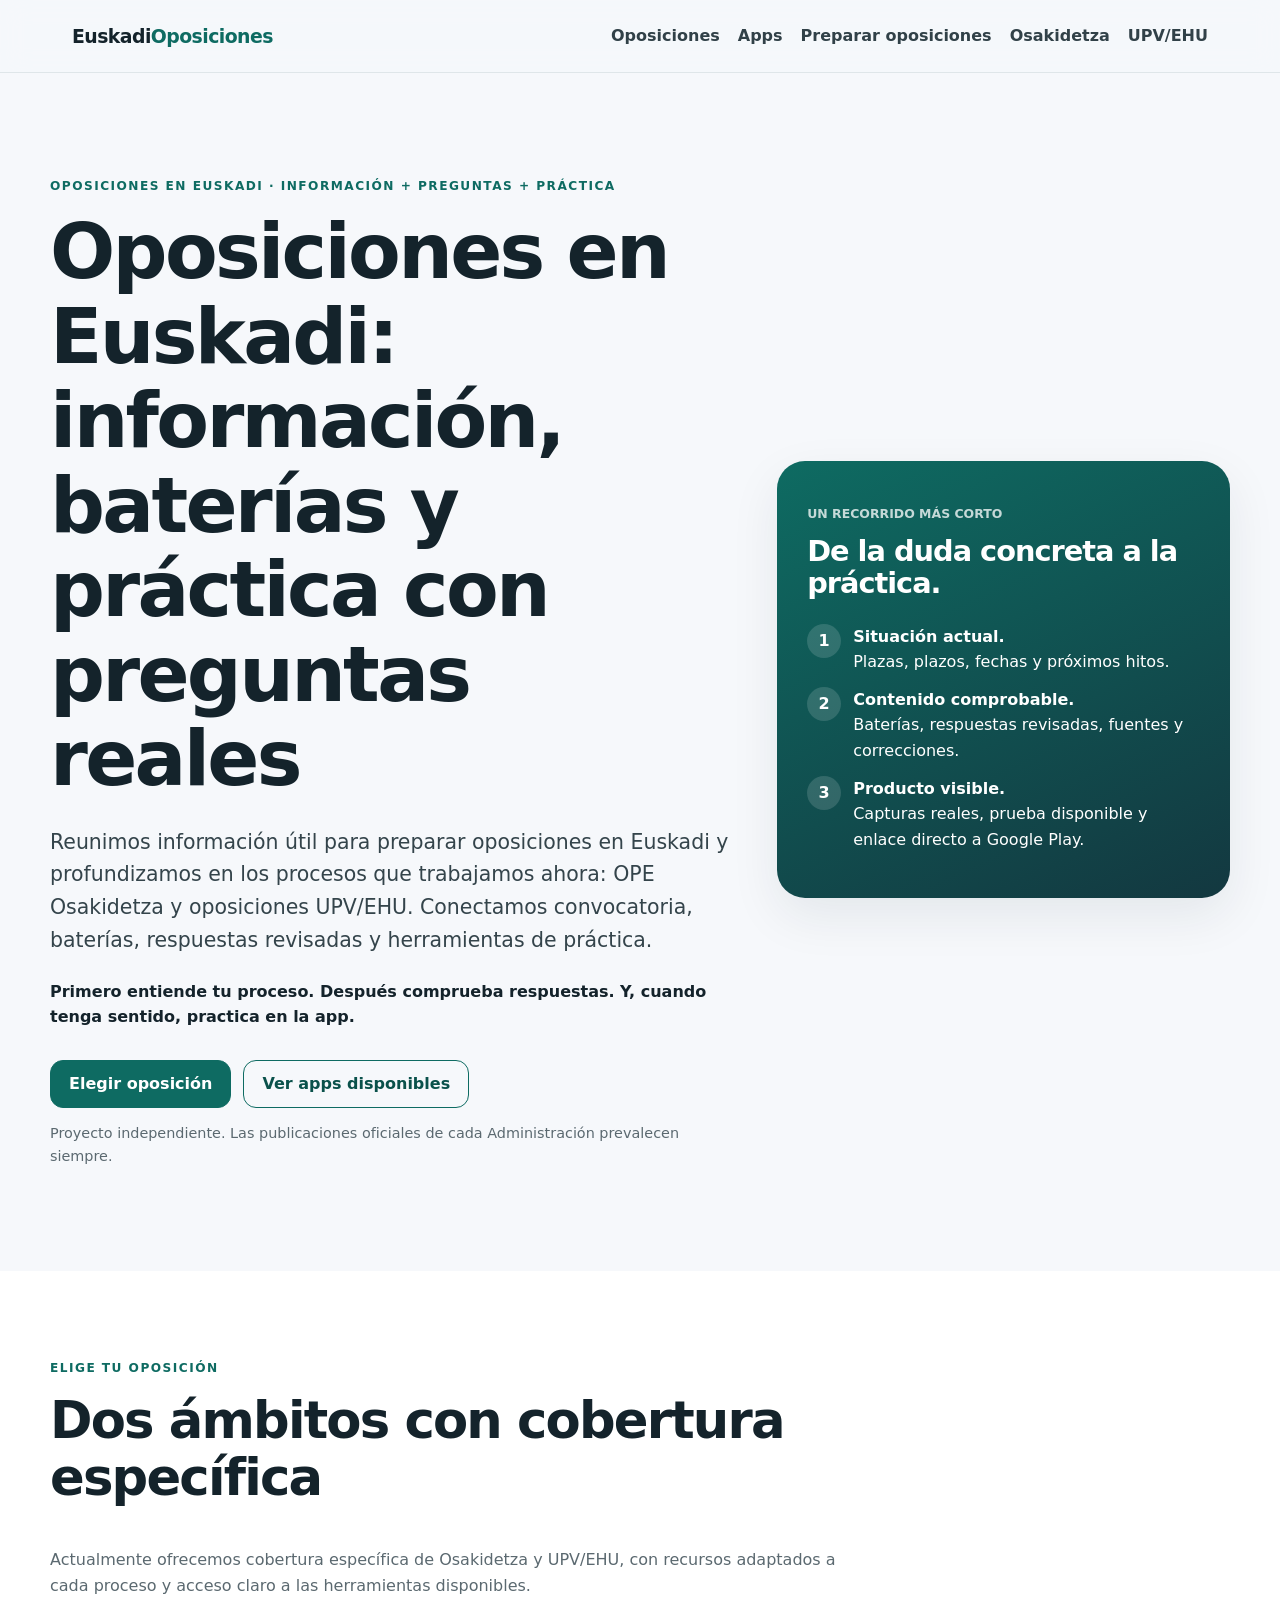
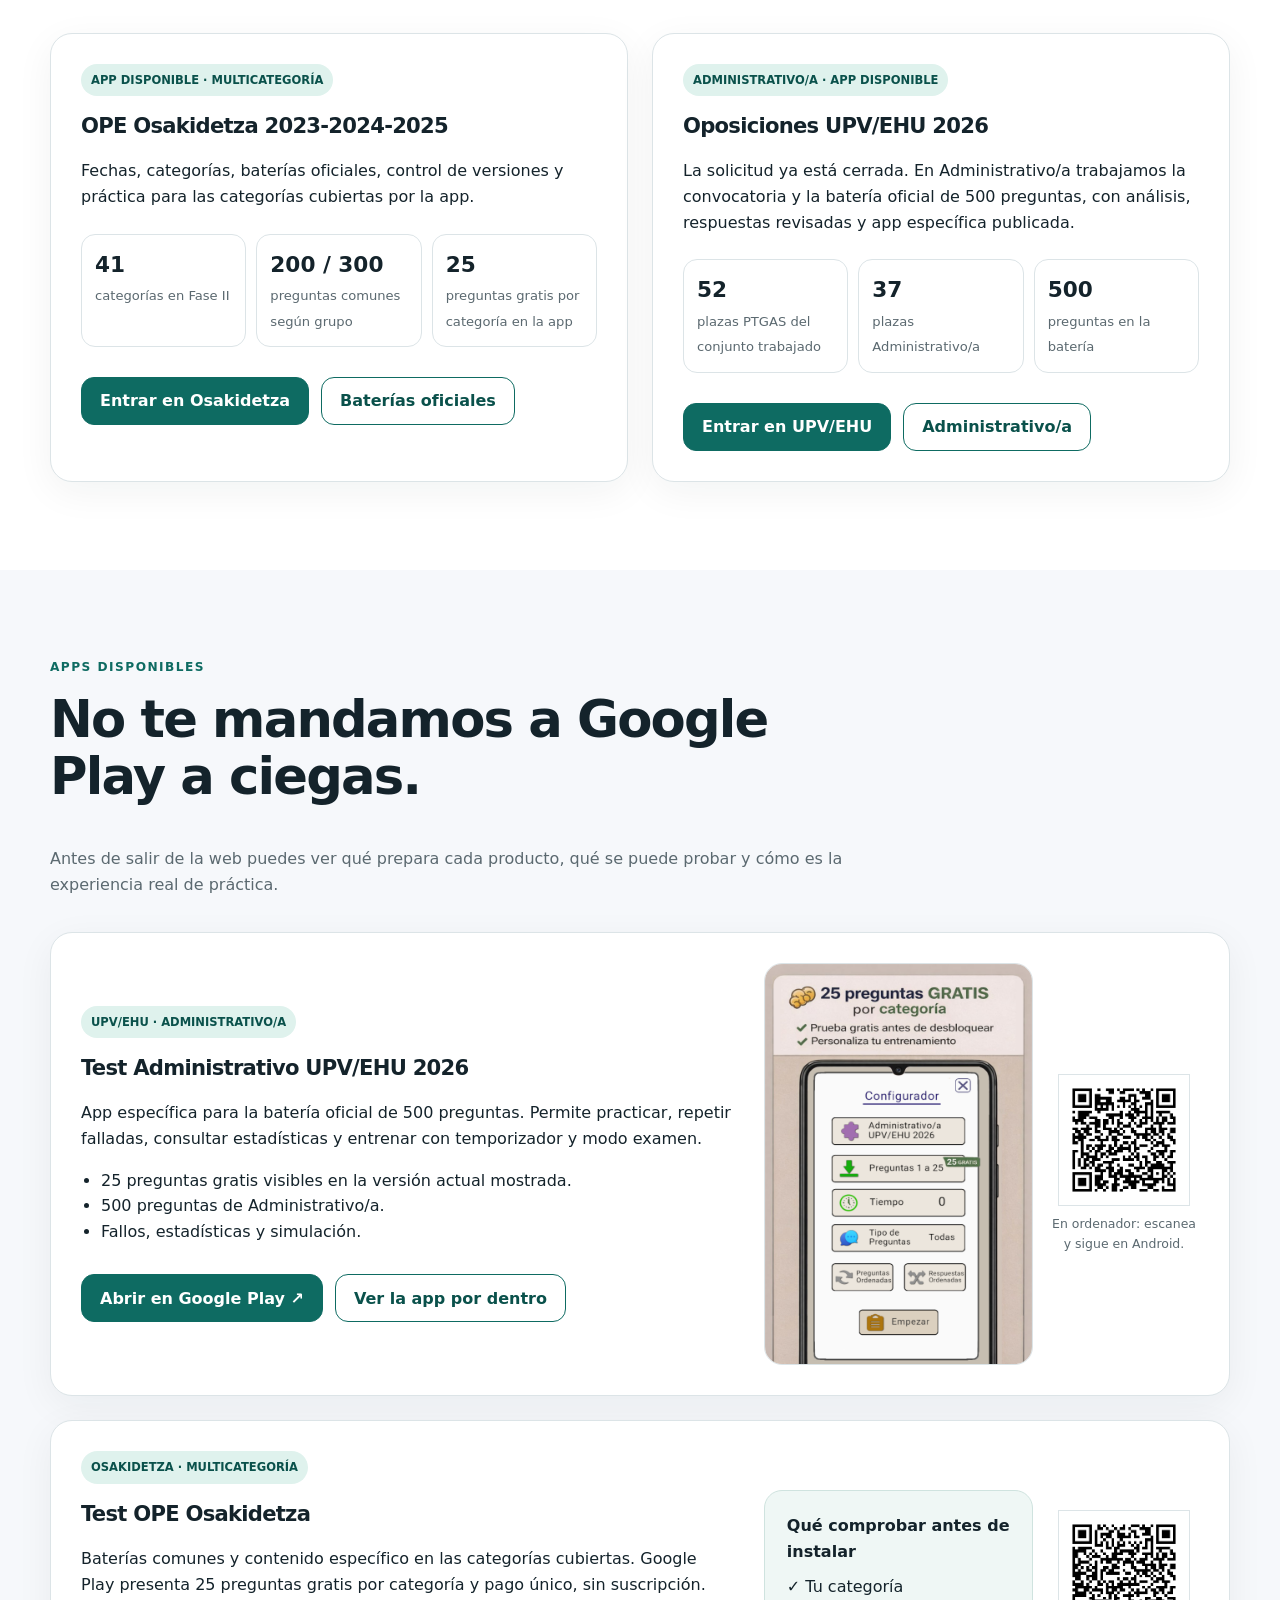
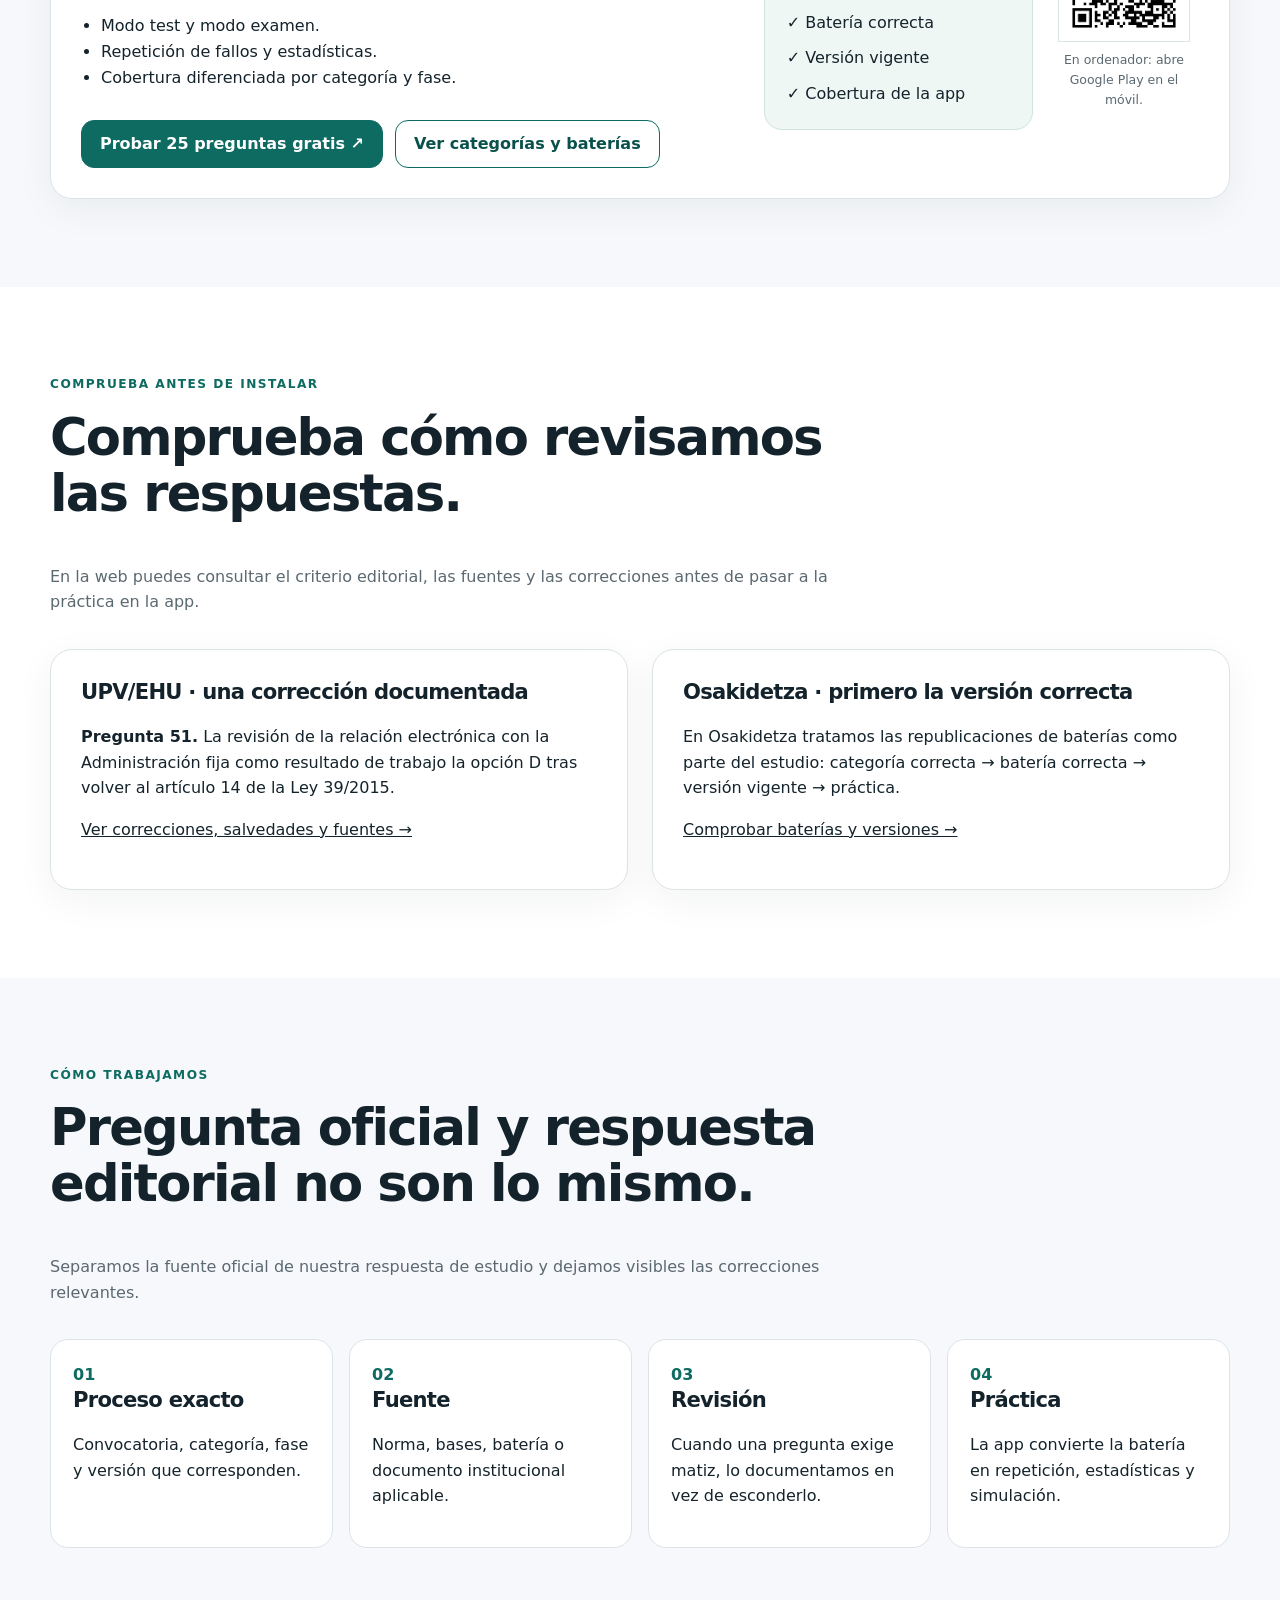
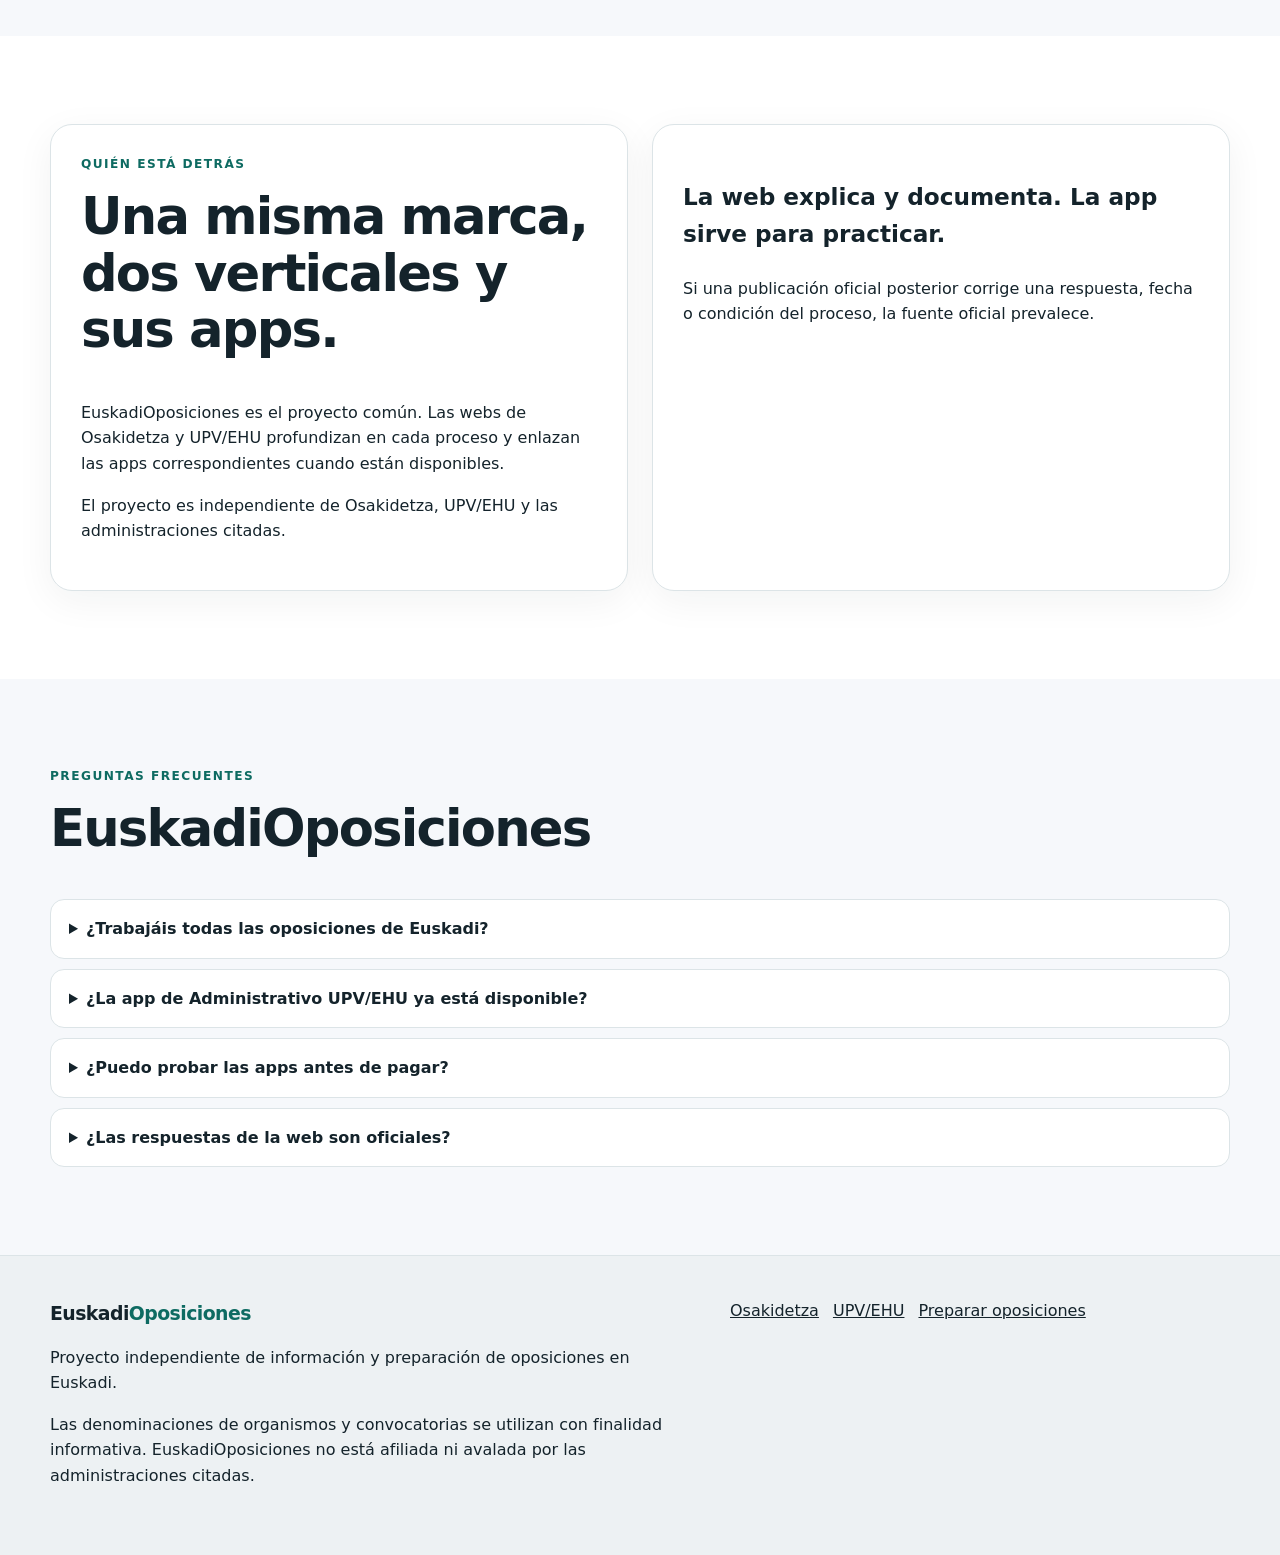
==== commit dd326ac9: "Clean public copy and remove internal deploy notes" ====
--- a/index.html
+++ b/index.html
@@ -36,7 +36,7 @@
 <ul class="signal-list"><li><span class="signal-num">1</span><span><strong>Situación actual.</strong><br>Plazas, plazos, fechas y próximos hitos.</span></li><li><span class="signal-num">2</span><span><strong>Contenido comprobable.</strong><br>Baterías, respuestas revisadas, fuentes y correcciones.</span></li><li><span class="signal-num">3</span><span><strong>Producto visible.</strong><br>Capturas reales, prueba disponible y enlace directo a Google Play.</span></li></ul></aside></div></section>
 
 <section class="section section--surface" id="oposiciones"><div class="container">
-<div class="section-intro"><p class="eyebrow">Elige tu oposición</p><h2>Dos ámbitos con cobertura específica</h2><p>No intentamos cubrir todas las oposiciones. Preferimos trabajar menos procesos con más profundidad y dejar claro qué recursos y qué app existen en cada uno.</p></div>
+<div class="section-intro"><p class="eyebrow">Elige tu oposición</p><h2>Dos ámbitos con cobertura específica</h2><p>Actualmente ofrecemos cobertura específica de Osakidetza y UPV/EHU, con recursos adaptados a cada proceso y acceso claro a las herramientas disponibles.</p></div>
 <div class="ope-grid">
 <article class="ope-card"><span class="status-badge">App disponible · multicategoría</span><h3>OPE Osakidetza 2023-2024-2025</h3><p>Fechas, categorías, baterías oficiales, control de versiones y práctica para las categorías cubiertas por la app.</p>
 <div class="stat-row"><div class="stat"><strong>41</strong><span>categorías en Fase II</span></div><div class="stat"><strong>200 / 300</strong><span>preguntas comunes según grupo</span></div><div class="stat"><strong>25</strong><span>preguntas gratis por categoría en la app</span></div></div>
@@ -61,7 +61,7 @@
 </div></div></section>
 
 <section class="section section--surface" id="prueba"><div class="container">
-<div class="section-intro"><p class="eyebrow">Comprueba antes de instalar</p><h2>La web debe enseñarte cómo trabajamos las respuestas.</h2><p>La app vende comodidad, repetición y seguimiento. La web puede demostrar antes el criterio editorial y la trazabilidad.</p></div>
+<div class="section-intro"><p class="eyebrow">Comprueba antes de instalar</p><h2>Comprueba cómo revisamos las respuestas.</h2><p>En la web puedes consultar el criterio editorial, las fuentes y las correcciones antes de pasar a la práctica en la app.</p></div>
 <div class="analysis-grid"><article class="analysis-card"><h3>UPV/EHU · una corrección documentada</h3><p><strong>Pregunta 51.</strong> La revisión de la relación electrónica con la Administración fija como resultado de trabajo la opción D tras volver al artículo 14 de la Ley 39/2015.</p><p><a href="/upvehuoposicionesbateria/administrativo/preguntas-dudosas/">Ver correcciones, salvedades y fuentes →</a></p></article>
 <article class="analysis-card"><h3>Osakidetza · primero la versión correcta</h3><p>En Osakidetza tratamos las republicaciones de baterías como parte del estudio: categoría correcta → batería correcta → versión vigente → práctica.</p><p><a href="/opeosakidetza/baterias-oficiales/">Comprobar baterías y versiones →</a></p></article></div></div></section>
 
